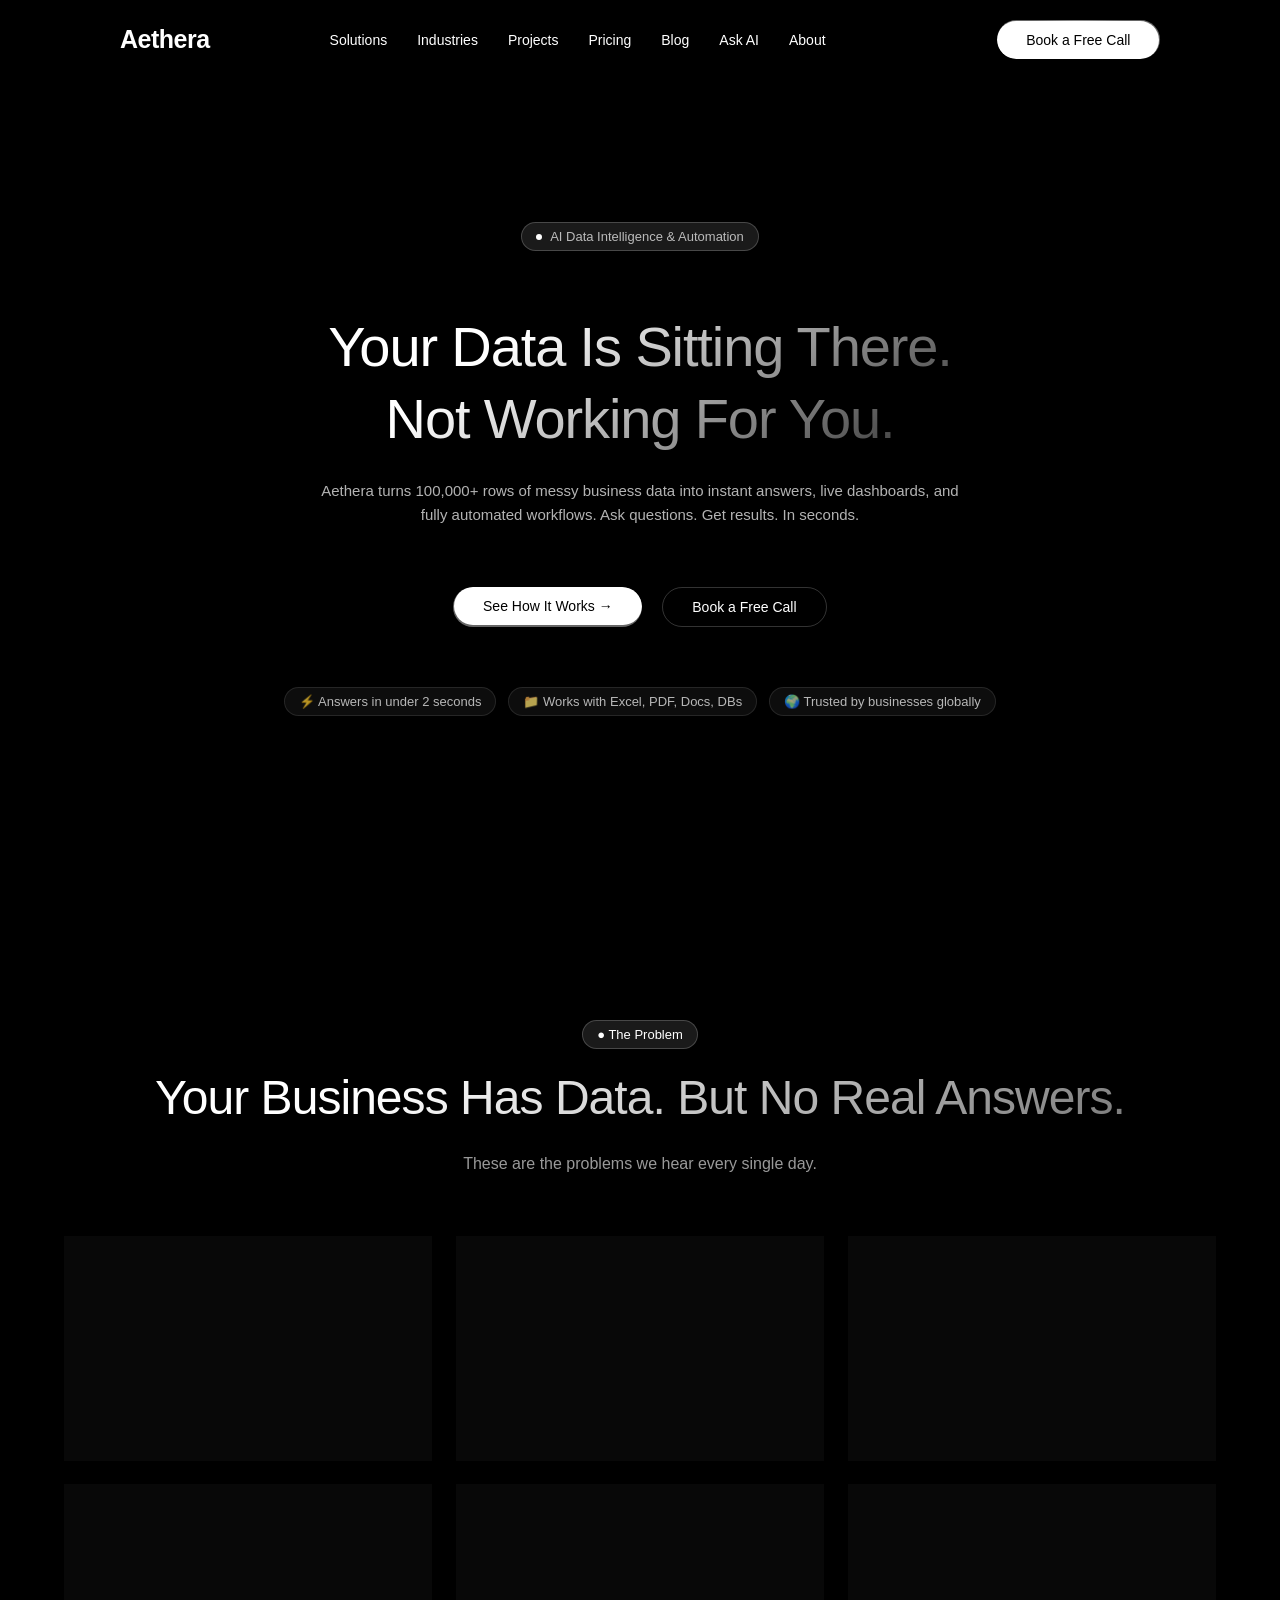
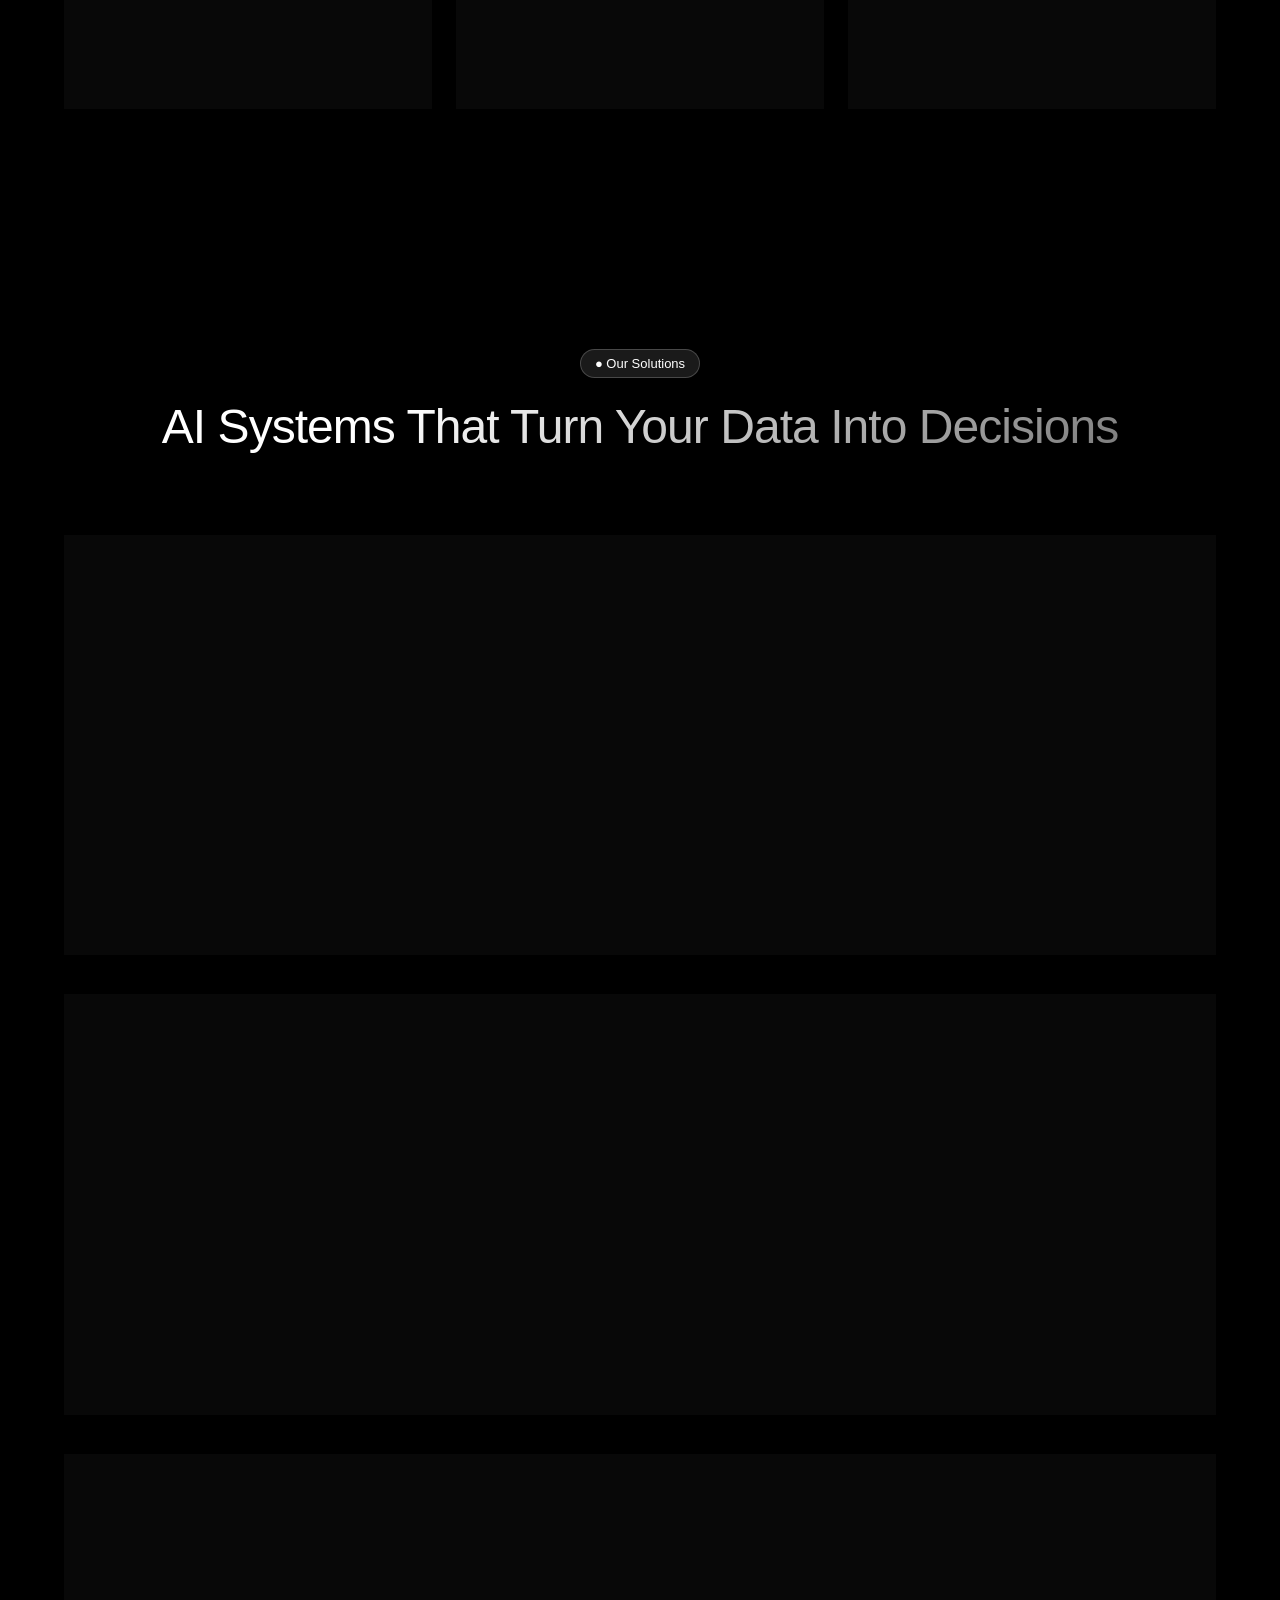
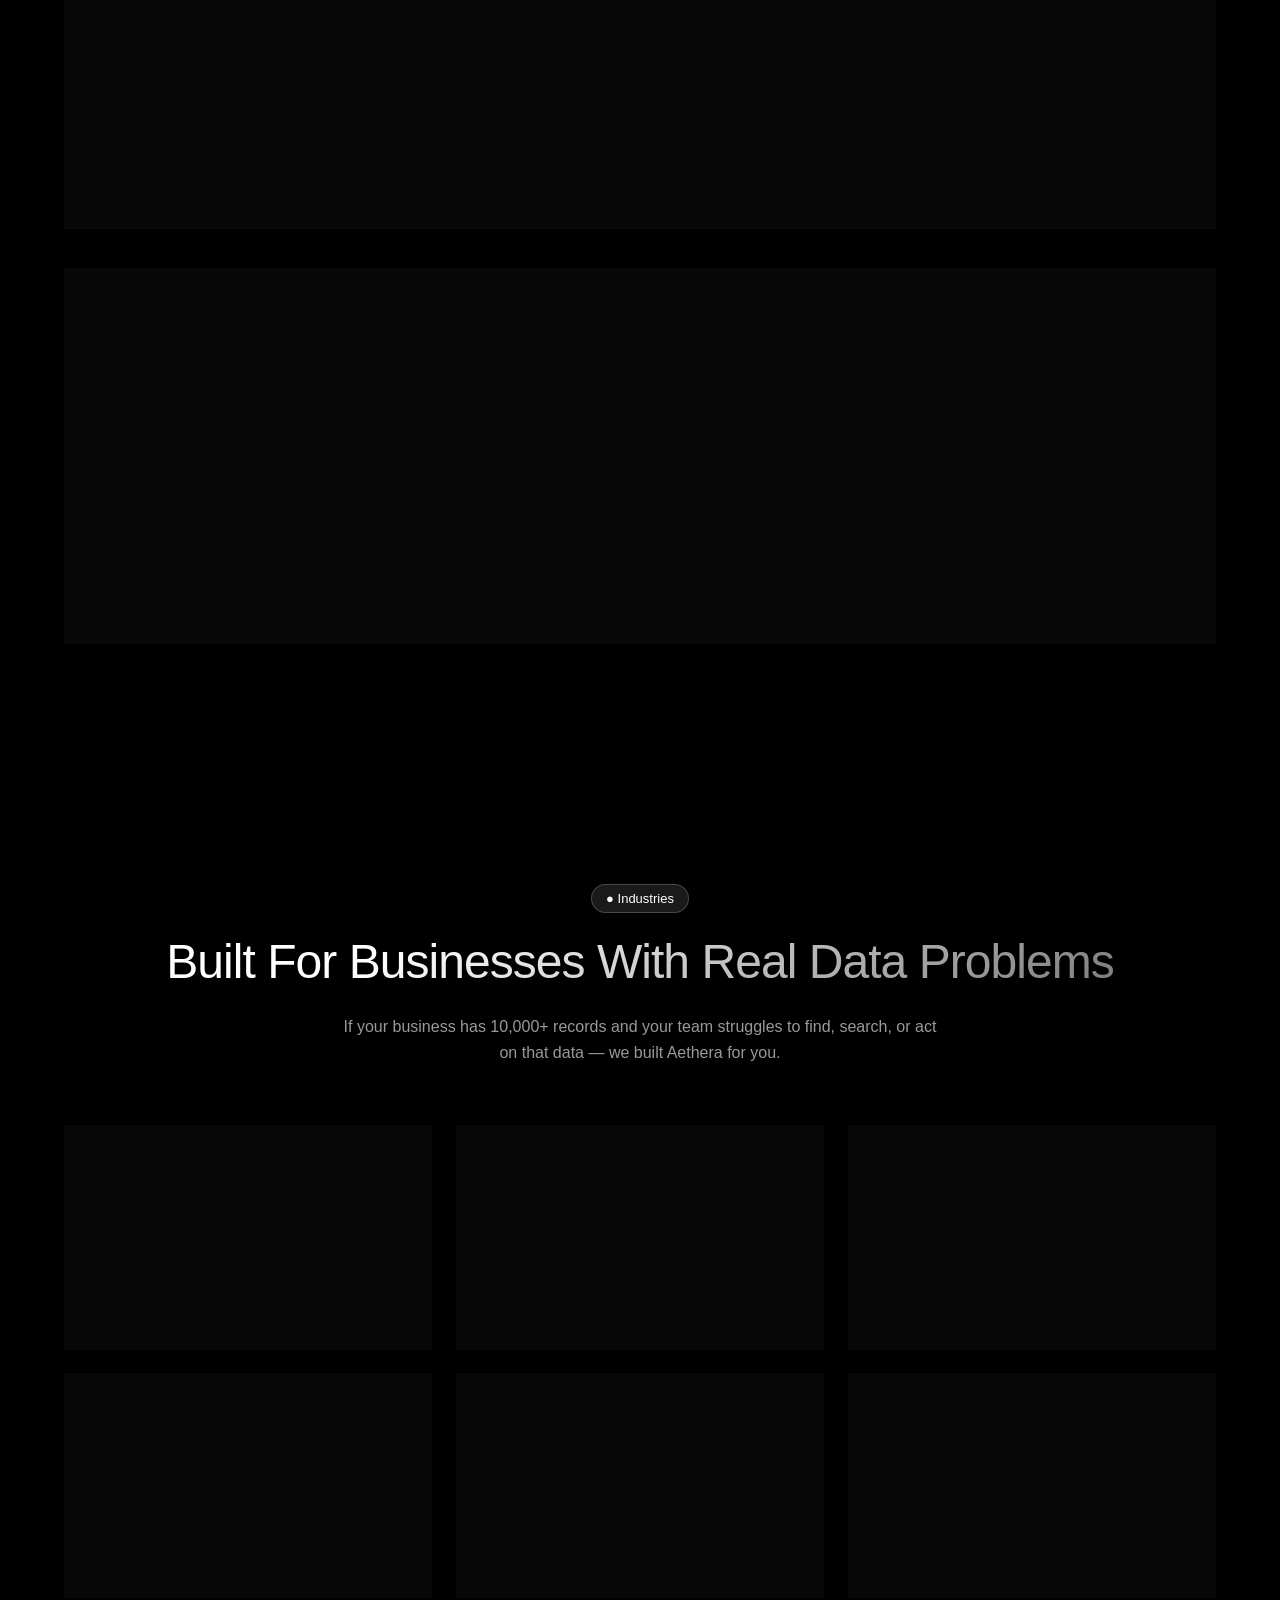
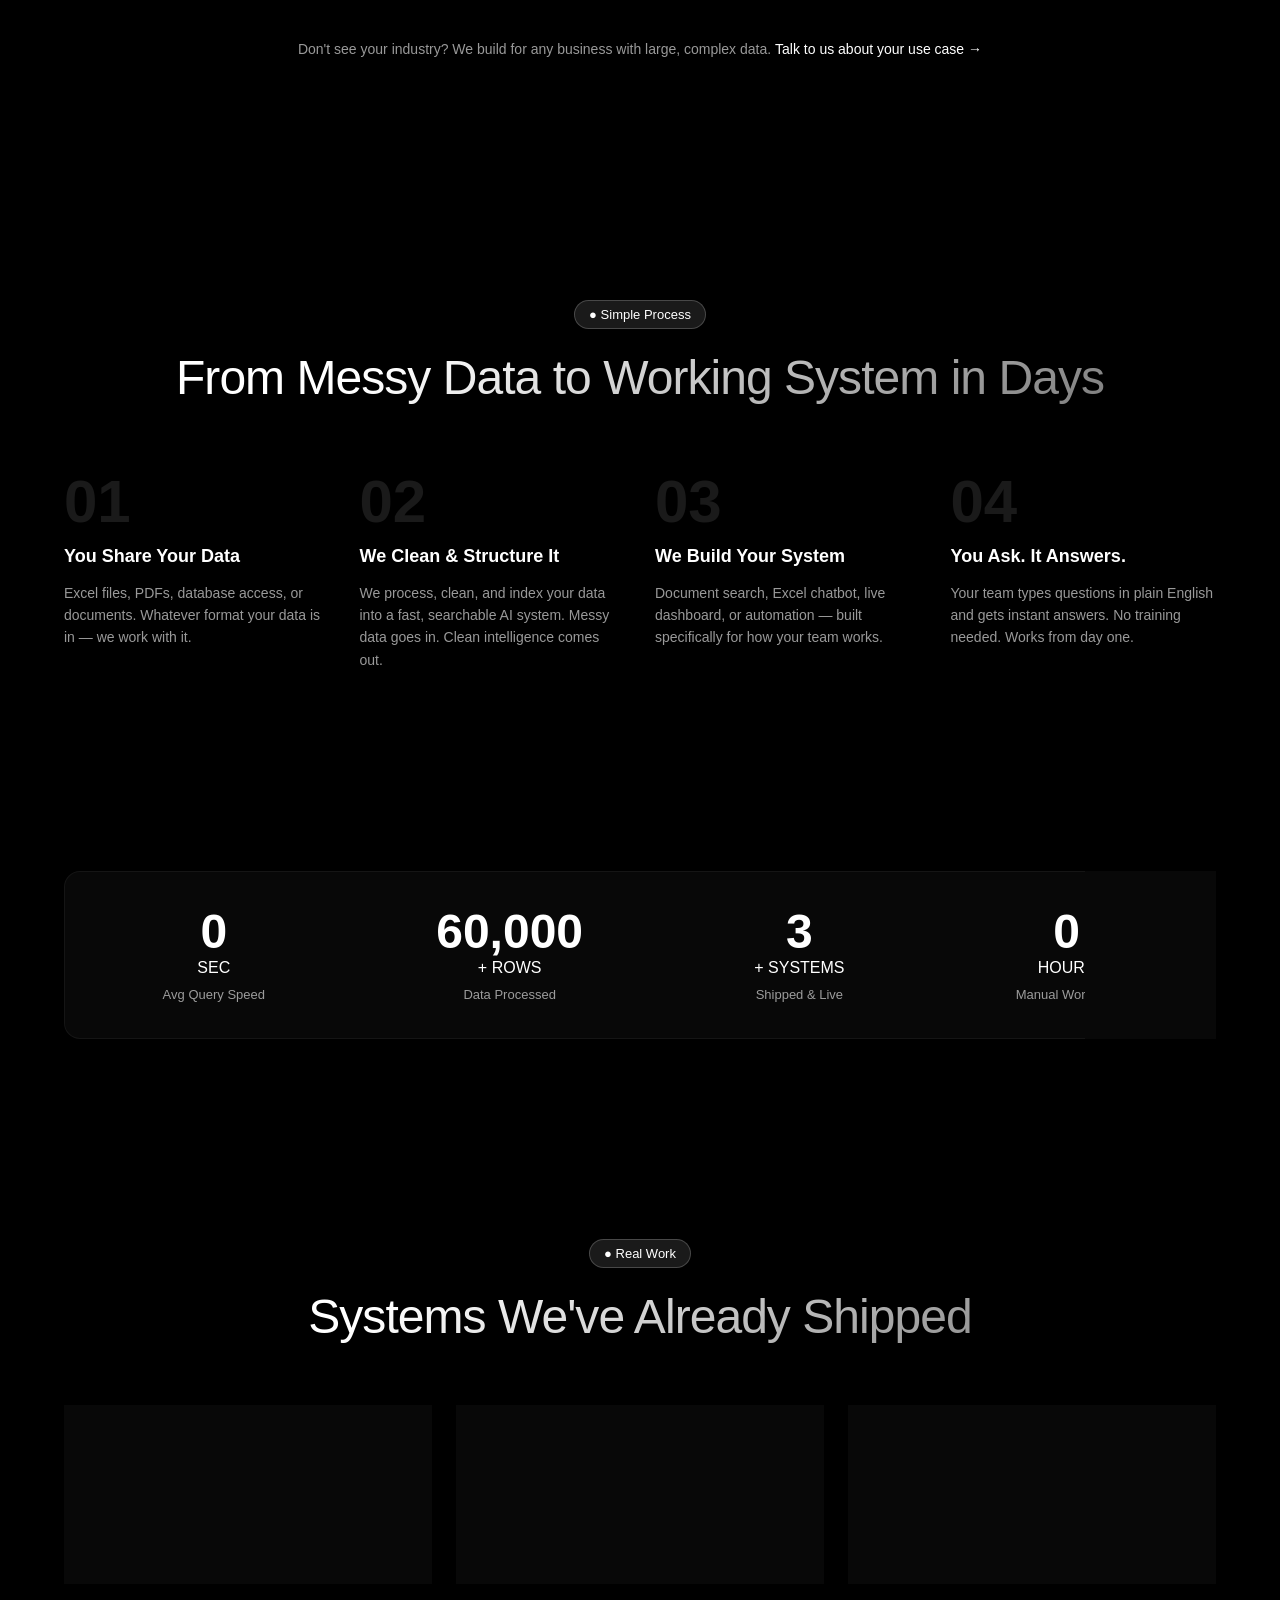
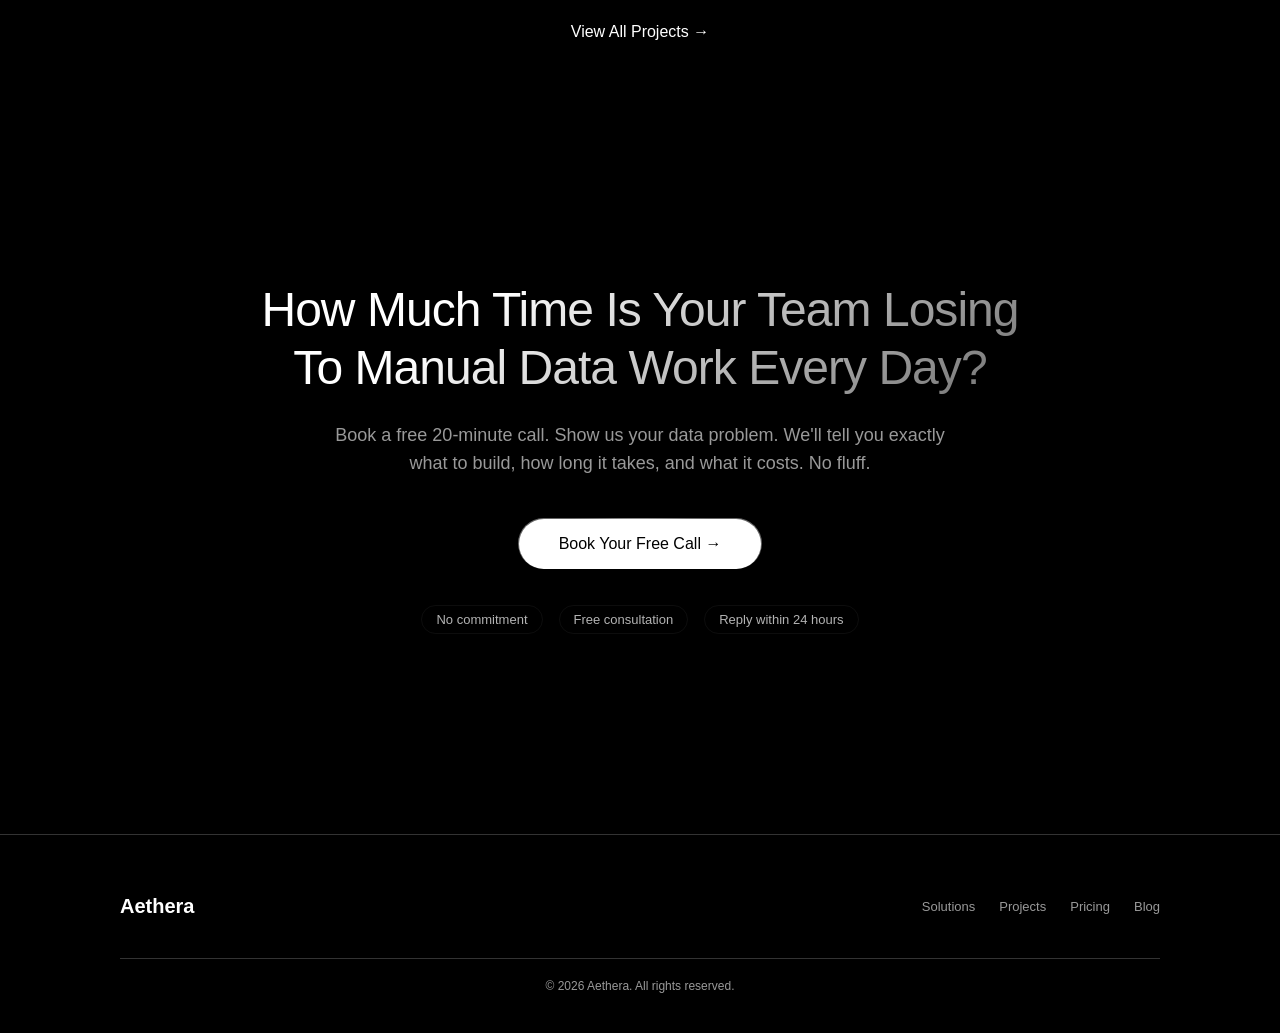
==== index.html @ 0f959549 "Standardized navigation menu across all pages: Solutions, Industries, Projects, Pricing, Blog, Ask A" ====
<!DOCTYPE html>
<html lang="en">
<head>
  <link rel="stylesheet" href="css/globals.css">
  <link rel="stylesheet" href="css/landing.css">
  <link rel="stylesheet" href="css/components.css">

  <meta charset="UTF-8">
  <meta name="viewport" content="width=device-width, initial-scale=1.0">
  <meta http-equiv="X-UA-Compatible" content="IE=edge">
  
  <!-- SEO Meta -->
  <title>Aethera — AI Data Search & Automation for Data-Heavy Businesses</title>
  <meta name="description" content="Aethera builds AI systems that search 200,000+ rows of business data, automate workflows, and deliver live dashboards. Real estate, wholesale, legal, finance. Book a free call.">
  <meta name="keywords" content="AI document search, Excel AI search, RAG system business, large data search AI, business data automation, real estate AI search, wholesale data management, n8n automation, Qdrant search, AI analytics dashboard">
  <meta name="author" content="Nithesh Devarla">
  <meta name="robots" content="index, follow">
  <meta name="language" content="English">

  <!-- Fonts -->
  <link rel="preload" as="style" href="https://api.fontshare.com/v2/css?f[]=general-sans@400,500,600,700&display=swap">
  <link rel="stylesheet" href="https://api.fontshare.com/v2/css?f[]=general-sans@400,500,600,700&display=swap">

  <!-- JSON-LD Schema -->
  <script type="application/ld+json">
  {
    "@context": "https://schema.org",
    "@type": "SoftwareApplication",
    "name": "Aethera",
    "description": "AI data intelligence platform for searching large business datasets, automating workflows, and delivering real-time analytics",
    "applicationCategory": "BusinessApplication",
    "offers": {
      "@type": "Offer",
      "price": "4999",
      "priceCurrency": "INR"
    }
  }
  </script>

  <!-- FAQ Schema -->
  <script type="application/ld+json">
  {
    "@context": "https://schema.org",
    "@type": "FAQPage",
    "mainEntity": [
      {
        "@type": "Question",
        "name": "Can your AI search through 200,000 rows of Excel data?",
        "acceptedAnswer": {
          "@type": "Answer",
          "text": "Yes. Aethera's RAG system indexes your entire Excel or CSV dataset and answers questions in plain English in under 2 seconds, regardless of file size."
        }
      },
      {
        "@type": "Question",
        "name": "What industries do you build AI data systems for?",
        "acceptedAnswer": {
          "@type": "Answer",
          "text": "Real estate, wholesale distribution, legal firms, healthcare, finance, and logistics — any business with large, complex datasets that need to be searched and analyzed quickly."
        }
      },
      {
        "@type": "Question",
        "name": "How long does it take to build an AI data search system?",
        "acceptedAnswer": {
          "@type": "Answer",
          "text": "Typically 10-14 days for document or Excel search systems. Full analytics dashboards take 14-21 days. We provide a clear timeline before starting."
        }
      },
      {
        "@type": "Question",
        "name": "Do you work with businesses outside India?",
        "acceptedAnswer": {
          "@type": "Answer",
          "text": "Yes. Aethera builds AI data systems for businesses globally. We work remotely and have delivered systems for clients across multiple countries."
        }
      }
    ]
  }
  </script>
</head>
<body class="web3-page">

  <!-- HERO SECTION -->
  <main class="hero-fullscreen">
    <video class="hero-video-bg" autoplay loop muted playsinline>
      <source src="https://d8j0ntlcm91z4.cloudfront.net/user_38xzZboKViGWJOttwIXH07lWA1P/hf_20260217_030345_246c0224-10a4-422c-b324-070b7c0eceda.mp4" type="video/mp4">
    </video>
    <div class="hero-overlay"></div>

    <!-- Navbar -->
    <nav class="web3-nav web3-nav-transparent">
      <div class="web3-nav-left">
        <a href="index.html" class="web3-logo">Aethera</a>
        <ul class="web3-nav-links">
          <li><a href="services.html" class="web3-nav-link">Solutions</a></li>
          <li><a href="#industries" class="web3-nav-link">Industries</a></li>
          <li><a href="portfolio.html" class="web3-nav-link">Projects</a></li>
          <li><a href="pricing.html" class="web3-nav-link">Pricing</a></li>
          <li><a href="blog.html" class="web3-nav-link">Blog</a></li>
          <li><a href="chat.html" class="web3-nav-link">Ask AI</a></li>
          <li><a href="about.html" class="web3-nav-link">About</a></li>
        </ul>
      </div>
      <div class="web3-nav-right">
        <button class="hamburger" aria-label="Toggle navigation menu">
          <div class="line line-1"></div>
          <div class="line line-2"></div>
          <div class="line line-3"></div>
        </button>
        <a href="booking.html" class="pill-btn-wrapper">
          <button class="pill-btn-light">Book a Free Call</button>
        </a>
      </div>
    </nav>

    <div class="mobile-menu">
      <div class="mobile-menu-inner">
        <a href="services.html">Solutions</a>
        <a href="#industries">Industries</a>
        <a href="portfolio.html">Projects</a>
        <a href="pricing.html">Pricing</a>
        <a href="blog.html">Blog</a>
        <a href="chat.html">Ask AI</a>
        <a href="about.html">About</a>
        <a href="booking.html" class="pill-btn-wrapper">
          <button class="pill-btn-light">Book a Free Call</button>
        </a>
      </div>
    </div>

    <!-- Hero Content -->
    <div class="hero-content">
      <div class="badge-pill">
        <div class="badge-dot-white"></div>
        <span style="color: rgba(255,255,255,0.7)">AI Data Intelligence & Automation</span>
      </div>

      <h1 class="hero-heading text-gradient" style="max-width: 720px;">
        Your Data Is Sitting There.<br>
        Not Working For You.
      </h1>
      
      <p class="hero-subtitle" style="max-width: 640px; color: rgba(255,255,255,0.7);">
        Aethera turns 100,000+ rows of messy business data into 
        instant answers, live dashboards, and fully automated workflows.
        Ask questions. Get results. In seconds.
      </p>

      <div style="display: flex; gap: 20px; justify-content: center; margin-top: 20px; flex-wrap: wrap;">
        <a href="services.html" class="pill-btn-wrapper">
          <button class="pill-btn-light">See How It Works →</button>
        </a>
        <a href="booking.html" class="w3-btn-outline">Book a Free Call</a>
      </div>

      <!-- Trust Pills -->
      <div style="display: flex; gap: 12px; justify-content: center; flex-wrap: wrap; margin-top: 20px;">
        <div class="trust-pill">⚡ Answers in under 2 seconds</div>
        <div class="trust-pill">📁 Works with Excel, PDF, Docs, DBs</div>
        <div class="trust-pill">🌍 Trusted by businesses globally</div>
      </div>
    </div>
  </main>

  <!-- PAIN POINTS SECTION -->
  <section class="w3-container reveal" style="padding: 120px 24px; text-align: center;">
    <div class="badge-pill">● The Problem</div>
    <h2 class="w3-heading-large text-gradient">Your Business Has Data. But No Real Answers.</h2>
    <p class="w3-text-muted" style="margin-bottom: 60px;">These are the problems we hear every single day.</p>
    
    <div class="grid-3x2">
      <div class="w3-card pain-point-card" style="text-align: left;">
        <div style="font-size: 32px; margin-bottom: 20px;">🗂️</div>
        <h3 style="color: white; font-size: 18px; margin-bottom: 12px;">Data Scattered Everywhere</h3>
        <p class="w3-text-muted" style="font-size: 14px;">Your data lives in 10 different Excel files, folders, emails, and systems. Nobody knows which version is correct.</p>
      </div>
      <div class="w3-card pain-point-card" style="text-align: left;">
        <div style="font-size: 32px; margin-bottom: 20px;">🔍</div>
        <h3 style="color: white; font-size: 18px; margin-bottom: 12px;">Can't Find Anything Fast</h3>
        <p class="w3-text-muted" style="font-size: 14px;">Your team spends 2-3 hours searching through thousands of rows to answer one simple question. Every. Single. Day.</p>
      </div>
      <div class="w3-card pain-point-card" style="text-align: left;">
        <div style="font-size: 32px; margin-bottom: 20px;">⚠️</div>
        <h3 style="color: white; font-size: 18px; margin-bottom: 12px;">Dirty, Inconsistent Records</h3>
        <p class="w3-text-muted" style="font-size: 14px;">Duplicate entries. Wrong formats. Missing values. Your data is a mess and nobody has time to clean it manually.</p>
      </div>
      <div class="w3-card pain-point-card" style="text-align: left;">
        <div style="font-size: 32px; margin-bottom: 20px;">🕐</div>
        <h3 style="color: white; font-size: 18px; margin-bottom: 12px;">Reports Are Always Outdated</h3>
        <p class="w3-text-muted" style="font-size: 14px;">By the time your weekly report is ready, the data is already 3 days old. Decisions made on yesterday's numbers.</p>
      </div>
      <div class="w3-card pain-point-card" style="text-align: left;">
        <div style="font-size: 32px; margin-bottom: 20px;">📉</div>
        <h3 style="color: white; font-size: 18px; margin-bottom: 12px;">Nobody Trusts the Numbers</h3>
        <p class="w3-text-muted" style="font-size: 14px;">Your team double-checks every dashboard. 'Is this data correct?' kills hours in meetings instead of making decisions.</p>
      </div>
      <div class="w3-card pain-point-card" style="text-align: left;">
        <div style="font-size: 32px; margin-bottom: 20px;">🔄</div>
        <h3 style="color: white; font-size: 18px; margin-bottom: 12px;">Everything Done Manually</h3>
        <p class="w3-text-muted" style="font-size: 14px;">Copy-pasting between sheets. Manual follow-ups. Repetitive tasks eating 4+ hours a day that a system could do in seconds.</p>
      </div>
    </div>
  </section>

  <!-- SOLUTIONS SECTION -->
  <section id="solutions" class="w3-container reveal" style="padding: 120px 24px;">
    <div style="text-align: center; margin-bottom: 80px;">
      <div class="badge-pill">● Our Solutions</div>
      <h2 class="w3-heading-large text-gradient">AI Systems That Turn Your Data Into Decisions</h2>
    </div>

    <div style="display: flex; flex-direction: column; gap: 40px;">
      <!-- SOLUTION 1 -->
      <div class="w3-card solution-card" style="text-align: left;">
        <div style="font-size: 40px;">📄</div>
        <h3 style="color: white; font-size: 28px; font-weight: 500;">Ask Questions. Get Answers From Your Documents.</h3>
        <p class="w3-text-muted" style="font-size: 18px; line-height: 1.6;">
          Have 10,000 PDFs, contracts, reports, or manuals? Type a question in plain English and get the exact
          answer in under 2 seconds — pulled from the right document. No more manual searching.
        </p>
        <div style="display: flex; gap: 10px; flex-wrap: wrap;">
          <span class="use-case-tag">PDF</span> <span class="use-case-tag">Word Docs</span> <span class="use-case-tag">Scanned Files</span> <span class="use-case-tag">Contracts</span> <span class="use-case-tag">Manuals</span>
        </div>
        <div style="display: flex; gap: 10px; flex-wrap: wrap; margin-top: 10px;">
          <span style="color:rgba(255,255,255,0.4); font-size: 13px;">• Find rent clauses in 5,000 lease agreements</span>
          <span style="color:rgba(255,255,255,0.4); font-size: 13px;">• Search through 8 years of supplier contracts</span>
        </div>
        <a href="services.html" style="color: white; font-weight: 600; margin-top: 20px;">See Document Search →</a>
      </div>

      <!-- SOLUTION 2 -->
      <div class="w3-card solution-card" style="text-align: left;">
        <div style="font-size: 40px;">📊</div>
        <h3 style="color: white; font-size: 28px; font-weight: 500;">Search 2,00,000 Rows Like Talking to a Person.</h3>
        <p class="w3-text-muted" style="font-size: 18px; line-height: 1.6;">
          Your Excel files have 50,000+ rows of inventory, customers, or transactions. Stop filtering. Stop scrolling.
          Just ask — 'Show me all properties above ₹50L in Chennai sold in Q1' — and get the answer instantly.
        </p>
        <div style="display: flex; gap: 10px; flex-wrap: wrap;">
          <span class="use-case-tag">Excel</span> <span class="use-case-tag">CSV</span> <span class="use-case-tag">Google Sheets</span> <span class="use-case-tag">SQL Tables</span> <span class="use-case-tag">CRM Data</span>
        </div>
        <div style="display: flex; gap: 10px; flex-wrap: wrap; margin-top: 10px;">
          <span style="color:rgba(255,255,255,0.4); font-size: 13px;">• Find all wholesale orders above $10,000 last month</span>
          <span style="color:rgba(255,255,255,0.4); font-size: 13px;">• List properties with 3BHK under budget in any city</span>
        </div>
        <a href="services.html" style="color: white; font-weight: 600; margin-top: 20px;">See Excel Search →</a>
      </div>

      <!-- SOLUTION 3 -->
      <div class="w3-card solution-card" style="text-align: left;">
        <div style="font-size: 40px;">📈</div>
        <h3 style="color: white; font-size: 28px; font-weight: 500;">Live Dashboards. No More Stale Reports.</h3>
        <p class="w3-text-muted" style="font-size: 18px; line-height: 1.6;">
          Stop waiting for your weekly report. See your business data update in real time — sales, inventory, 
          leads, revenue — all in one dashboard that your whole team can trust. Numbers that are always right.
        </p>
        <div style="display: flex; gap: 10px; flex-wrap: wrap;">
          <span class="use-case-tag">Supabase</span> <span class="use-case-tag">PostgreSQL</span> <span class="use-case-tag">Excel</span> <span class="use-case-tag">APIs</span> <span class="use-case-tag">CRMs</span>
        </div>
        <a href="services.html" style="color: white; font-weight: 600; margin-top: 20px;">See Dashboards →</a>
      </div>

      <!-- SOLUTION 4 -->
      <div class="w3-card solution-card" style="text-align: left;">
        <div style="font-size: 40px;">⚙️</div>
        <h3 style="color: white; font-size: 28px; font-weight: 500;">Automate The Repetitive. Focus On What Matters.</h3>
        <p class="w3-text-muted" style="font-size: 18px; line-height: 1.6;">
          From WhatsApp alerts when an order comes in, to automatic follow-ups, data sync between systems, 
          and scheduled reports — we build the automation layer that runs your operations.
        </p>
        <div style="display: flex; gap: 10px; flex-wrap: wrap;">
          <span class="use-case-tag">n8n</span> <span class="use-case-tag">Webhooks</span> <span class="use-case-tag">WhatsApp</span> <span class="use-case-tag">Email</span> <span class="use-case-tag">Any API</span>
        </div>
        <a href="services.html" style="color: white; font-weight: 600; margin-top: 20px;">See Automations →</a>
      </div>
    </div>
  </section>

  <!-- INDUSTRIES SECTION -->
  <section id="industries" class="w3-container reveal" style="padding: 120px 24px; text-align: center;">
    <div class="badge-pill">● Industries</div>
    <h2 class="w3-heading-large text-gradient">Built For Businesses With Real Data Problems</h2>
    <p class="w3-text-muted" style="max-width: 600px; margin: 0 auto 60px;">
      If your business has 10,000+ records and your team struggles to find, search, or act on that data — we built Aethera for you.
    </p>

    <div class="grid-3x2">
      <div class="w3-card industry-card" style="text-align: left;">
        <div style="font-size: 32px; margin-bottom: 20px;">🏢</div>
        <h3 style="color: white; font-size: 18px; margin-bottom: 12px;">Real Estate & Property</h3>
        <p class="w3-text-muted" style="font-size: 14px;">Search 50,000 property listings, lease agreements, and contracts in seconds. Know exactly what's expiring or needs attention.</p>
      </div>
      <div class="w3-card industry-card" style="text-align: left;">
        <div style="font-size: 32px; margin-bottom: 20px;">📦</div>
        <h3 style="color: white; font-size: 18px; margin-bottom: 12px;">Wholesale & Distribution</h3>
        <p class="w3-text-muted" style="font-size: 14px;">Instantly find any product or order across 2,00,000+ SKUs. Real-time stock levels and automated reorder alerts.</p>
      </div>
      <div class="w3-card industry-card" style="text-align: left;">
        <div style="font-size: 32px; margin-bottom: 20px;">⚖️</div>
        <h3 style="color: white; font-size: 18px; margin-bottom: 12px;">Legal & Law Firms</h3>
        <p class="w3-text-muted" style="font-size: 14px;">Search through thousands of case files and contracts. Find any clause in any document in under 3 seconds.</p>
      </div>
      <div class="w3-card industry-card" style="text-align: left;">
        <div style="font-size: 32px; margin-bottom: 20px;">🏥</div>
        <h3 style="color: white; font-size: 18px; margin-bottom: 12px;">Healthcare & Clinics</h3>
        <p class="w3-text-muted" style="font-size: 14px;">Patient records, treatment histories, billing data — all searchable, all organized, all real-time. Zero manual digging.</p>
      </div>
      <div class="w3-card industry-card" style="text-align: left;">
        <div style="font-size: 32px; margin-bottom: 20px;">💰</div>
        <h3 style="color: white; font-size: 18px; margin-bottom: 12px;">Finance & Accounting</h3>
        <p class="w3-text-muted" style="font-size: 14px;">Transactions, invoices, reconciliation reports — search and analyze millions of records instantly. Dashboards your CFO can trust.</p>
      </div>
      <div class="w3-card industry-card" style="text-align: left;">
        <div style="font-size: 32px; margin-bottom: 20px;">🚚</div>
        <h3 style="color: white; font-size: 18px; margin-bottom: 12px;">Logistics & Supply Chain</h3>
        <p class="w3-text-muted" style="font-size: 14px;">Track shipments, inventory, and vendor performance across your entire operation from one searchable system.</p>
      </div>
    </div>
    <p class="w3-text-muted" style="margin-top: 40px; font-size: 14px;">
      Don't see your industry? We build for any business with large, complex data. 
      <a href="booking.html" style="color: white; font-weight: 500;">Talk to us about your use case →</a>
    </p>
  </section>

  <!-- HOW IT WORKS SECTION -->
  <section class="w3-container reveal" style="padding: 120px 24px; text-align: center;">
    <div class="badge-pill">● Simple Process</div>
    <h2 class="w3-heading-large text-gradient">From Messy Data to Working System in Days</h2>

    <div style="display: flex; justify-content: space-between; gap: 30px; flex-wrap: wrap; text-align: left; margin-top: 60px;">
      <div style="flex: 1; min-width: 250px;">
        <div style="font-size: 60px; font-weight: bold; color: rgba(255,255,255,0.1); margin-bottom: 10px;">01</div>
        <h3 style="font-size: 18px; font-weight: 600; color: white; margin-bottom: 15px;">You Share Your Data</h3>
        <p class="w3-text-muted" style="font-size: 14px;">Excel files, PDFs, database access, or documents. Whatever format your data is in — we work with it.</p>
      </div>
      <div style="flex: 1; min-width: 250px;">
        <div style="font-size: 60px; font-weight: bold; color: rgba(255,255,255,0.1); margin-bottom: 10px;">02</div>
        <h3 style="font-size: 18px; font-weight: 600; color: white; margin-bottom: 15px;">We Clean & Structure It</h3>
        <p class="w3-text-muted" style="font-size: 14px;">We process, clean, and index your data into a fast, searchable AI system. Messy data goes in. Clean intelligence comes out.</p>
      </div>
      <div style="flex: 1; min-width: 250px;">
        <div style="font-size: 60px; font-weight: bold; color: rgba(255,255,255,0.1); margin-bottom: 10px;">03</div>
        <h3 style="font-size: 18px; font-weight: 600; color: white; margin-bottom: 15px;">We Build Your System</h3>
        <p class="w3-text-muted" style="font-size: 14px;">Document search, Excel chatbot, live dashboard, or automation — built specifically for how your team works.</p>
      </div>
      <div style="flex: 1; min-width: 250px;">
        <div style="font-size: 60px; font-weight: bold; color: rgba(255,255,255,0.1); margin-bottom: 10px;">04</div>
        <h3 style="font-size: 18px; font-weight: 600; color: white; margin-bottom: 15px;">You Ask. It Answers.</h3>
        <p class="w3-text-muted" style="font-size: 14px;">Your team types questions in plain English and gets instant answers. No training needed. Works from day one.</p>
      </div>
    </div>
  </section>

  <!-- STATS SECTION -->
  <section class="w3-container reveal" style="padding: 80px 24px;">
    <div class="w3-card" style="display: flex; justify-content: space-around; flex-wrap: wrap; gap: 40px; text-align: center; border: 1px solid rgba(255,255,255,0.05);">
      <div>
        <div style="font-size: 48px; font-weight: bold;" class="stat-counter" data-target="2">0</div>
        <div style="font-size: 16px; font-weight: 500;">SEC</div>
        <p class="w3-text-muted" style="font-size: 13px; margin-top: 8px;">Avg Query Speed</p>
      </div>
      <div>
        <div style="font-size: 48px; font-weight: bold;" class="stat-counter" data-target="200000">0</div>
        <div style="font-size: 16px; font-weight: 500;">+ ROWS</div>
        <p class="w3-text-muted" style="font-size: 13px; margin-top: 8px;">Data Processed</p>
      </div>
      <div>
        <div style="font-size: 48px; font-weight: bold;" class="stat-counter" data-target="10">0</div>
        <div style="font-size: 16px; font-weight: 500;">+ SYSTEMS</div>
        <p class="w3-text-muted" style="font-size: 13px; margin-top: 8px;">Shipped & Live</p>
      </div>
      <div>
        <div style="font-size: 48px; font-weight: bold;" class="stat-counter" data-target="0">0</div>
        <div style="font-size: 16px; font-weight: 500;">HOURS</div>
        <p class="w3-text-muted" style="font-size: 13px; margin-top: 8px;">Manual Work Left</p>
      </div>
    </div>
  </section>

  <!-- PROJECTS PREVIEW -->
  <section class="w3-container reveal" style="padding: 120px 24px; text-align: center;">
    <div class="badge-pill">● Real Work</div>
    <h2 class="w3-heading-large text-gradient">Systems We've Already Shipped</h2>
    
    <div class="grid-3x2" style="margin-top: 60px;">
      <div class="w3-card" style="text-align: left;">
        <h3 style="color: white; font-size: 18px; margin-bottom: 12px;">RAG Hybrid Search</h3>
        <div style="display: flex; gap: 6px; margin-bottom: 16px;">
          <span class="use-case-tag">Qdrant</span> <span class="use-case-tag">n8n</span> <span class="use-case-tag">RAG</span>
        </div>
        <p class="w3-text-muted" style="font-size: 14px;">Scaling search across 50k documents with source attribution.</p>
      </div>
      <div class="w3-card" style="text-align: left;">
        <h3 style="color: white; font-size: 18px; margin-bottom: 12px;">Excel RAG Pipeline</h3>
        <div style="display: flex; gap: 6px; margin-bottom: 16px;">
          <span class="use-case-tag">n8n</span> <span class="use-case-tag">Qdrant</span> <span class="use-case-tag">Supabase</span>
        </div>
        <p class="w3-text-muted" style="font-size: 14px;">Natural language querying for 200k+ rows of inventory data.</p>
      </div>
      <div class="w3-card" style="text-align: left;">
        <h3 style="color: white; font-size: 18px; margin-bottom: 12px;">KLI Analytics Backend</h3>
        <div style="display: flex; gap: 6px; margin-bottom: 16px; align-items: center;">
          <span class="use-case-tag">n8n</span> <span class="use-case-tag">Supabase</span> <span class="use-case-tag">Dashboard</span>
          <div class="pulsing-dot" style="margin-left: 10px;"></div> <span style="font-size: 10px; color: #4ade80; font-weight: bold;">LIVE</span>
        </div>
        <p class="w3-text-muted" style="font-size: 14px;">Real-time operations tracking for high-volume wholesale business.</p>
      </div>
    </div>
    <div style="margin-top: 40px;">
      <a href="portfolio.html" style="color: white; font-weight: 500;">View All Projects →</a>
    </div>
  </section>

  <!-- FINAL CTA SECTION -->
  <footer class="w3-container reveal" style="padding: 120px 24px; text-align: center;">
    <h2 class="w3-heading-large text-gradient" style="font-size: 48px; max-width: 800px; margin: 0 auto 24px;">
      How Much Time Is Your Team Losing To Manual Data Work Every Day?
    </h2>
    <p class="w3-text-muted" style="max-width: 640px; margin: 0 auto 40px; font-size: 18px;">
      Book a free 20-minute call. Show us your data problem. We'll tell you exactly what to build, 
      how long it takes, and what it costs. No fluff.
    </p>

    <a href="booking.html" class="pill-btn-wrapper">
      <button class="pill-btn-light" style="padding: 16px 40px; font-size: 16px;">Book Your Free Call →</button>
    </a>

    <div style="display: flex; gap: 16px; justify-content: center; margin-top: 32px; flex-wrap: wrap;">
      <div class="trust-pill" style="background: transparent; border-color: rgba(255,255,255,0.05);">No commitment</div>
      <div class="trust-pill" style="background: transparent; border-color: rgba(255,255,255,0.05);">Free consultation</div>
      <div class="trust-pill" style="background: transparent; border-color: rgba(255,255,255,0.05);">Reply within 24 hours</div>
    </div>
  </footer>

  <!-- SHARED FOOTER -->
  <footer class="w3-footer">
    <div class="w3-footer-inner">
      <div class="w3-footer-logo">Aethera</div>
      <div class="w3-footer-links">
        <a href="services.html">Solutions</a>
        <a href="portfolio.html">Projects</a>
        <a href="pricing.html">Pricing</a>
        <a href="blog.html">Blog</a>
      </div>
    </div>
    <div class="w3-footer-bottom">
      <div>© 2026 Aethera. All rights reserved.</div>
    </div>
  </footer>

  <script src="js/config.js"></script>
  <script src="js/main.js"></script>
</body>
</html>
---- css/globals.css ----
/* ============================================================
   WEB3 DESIGN SYSTEM
   Pure black, General Sans, Glowing Pills, Video Background
   ============================================================ */

@import url('https://api.fontshare.com/v2/css?f[]=general-sans@200,300,400,500,600,700&display=swap');

:root {
  --bg-pure-black: #000000;
  --text-white: #ffffff;
  --text-white-70: rgba(255, 255, 255, 0.7);
  --text-white-60: rgba(255, 255, 255, 0.6);
  --border-white-20: rgba(255, 255, 255, 0.2);
  --border-white-10: rgba(255, 255, 255, 0.1);
  --bg-white-05: rgba(255, 255, 255, 0.05);
  --bg-white-10: rgba(255, 255, 255, 0.1);
  --accent-red: rgba(255, 80, 80, 0.6);
  --font-general: 'General Sans', sans-serif;
}

*, *::before, *::after {
  margin: 0;
  padding: 0;
  box-sizing: border-box;
}

html {
  font-family: var(--font-general);
  background: var(--bg-pure-black);
  color: var(--text-white);
  -webkit-font-smoothing: antialiased;
}

body {
  min-height: 100vh;
  overflow-x: hidden;
}

a {
  text-decoration: none;
  color: inherit;
}

/* Base utility for other pages to inherit pure black */
.web3-page {
  background: var(--bg-pure-black);
  color: var(--text-white);
  min-height: 100vh;
}

/* Helper for container across all pages */
.w3-container {
  max-width: 1200px;
  margin: 0 auto;
  padding: 0 24px;
}

/* =====================================================
   COMPONENTS
   ===================================================== */

/* Glowing Pill Button Construction */
.pill-btn-wrapper {
  position: relative;
  display: inline-block;
  border-radius: 999px;
  padding: 0.6px; /* The outer border effect */
  background: rgba(255,255,255,0.4); /* subtle white outer border */
  overflow: hidden;
  transition: transform 0.2s ease;
}

.pill-btn-wrapper:hover {
  transform: translateY(-1px);
}

/* The top glow streak */
.pill-btn-wrapper::before {
  content: '';
  position: absolute;
  top: 0;
  left: 50%;
  transform: translateX(-50%);
  width: 60%;
  height: 4px;
  background: radial-gradient(ellipse at center, rgba(255,255,255,0.8) 0%, transparent 70%);
  filter: blur(2px);
  z-index: 1;
}

/* Dark variant */
.pill-btn-dark {
  display: flex;
  align-items: center;
  justify-content: center;
  font-family: var(--font-general);
  font-size: 14px;
  font-weight: 500;
  color: #fff;
  background: #000;
  border-radius: 999px;
  padding: 11px 29px;
  position: relative;
  z-index: 2;
  cursor: pointer;
  border: none;
}

/* Light variant */
.pill-btn-light {
  display: flex;
  align-items: center;
  justify-content: center;
  font-family: var(--font-general);
  font-size: 14px;
  font-weight: 500;
  color: #000;
  background: #fff;
  border-radius: 999px;
  padding: 11px 29px;
  position: relative;
  z-index: 2;
  cursor: pointer;
  border: none;
}
/* =====================================================
   REVEAL & ANIMATIONS
   ===================================================== */
.reveal {
  opacity: 0;
  transform: translateY(20px);
  transition: all 0.6s cubic-bezier(0.4, 0, 0.2, 1);
}

.reveal.visible {
  opacity: 1;
  transform: translateY(0);
}

@keyframes pulse-green {
  0% { transform: scale(0.95); box-shadow: 0 0 0 0 rgba(74, 222, 128, 0.7); }
  70% { transform: scale(1); box-shadow: 0 0 0 6px rgba(74, 222, 128, 0); }
  100% { transform: scale(0.95); box-shadow: 0 0 0 0 rgba(74, 222, 128, 0); }
}

.pulsing-dot {
  width: 8px;
  height: 8px;
  background-color: #4ade80;
  border-radius: 50%;
  display: inline-block;
  margin-right: 8px;
  animation: pulse-green 2s infinite;
}

/* =====================================================
   UTILITIES
   ===================================================== */
.text-gradient {
  background: linear-gradient(144.5deg, #ffffff 28%, rgba(255, 255, 255, 0.3) 115%);
  -webkit-background-clip: text;
  -webkit-text-fill-color: transparent;
  background-clip: text;
}

.trust-pill {
  display: inline-flex;
  align-items: center;
  gap: 8px;
  background: var(--bg-white-05);
  border: 1px solid var(--border-white-10);
  padding: 6px 14px;
  border-radius: 20px;
  font-size: 13px;
  color: var(--text-white-70);
  white-space: nowrap;
}

.grid-2x3 {
  display: grid;
  grid-template-columns: repeat(2, 1fr);
  gap: 24px;
}

.grid-3x2 {
  display: grid;
  grid-template-columns: repeat(3, 1fr);
  gap: 24px;
}

@media (max-width: 768px) {
  .grid-2x3, .grid-3x2 {
    grid-template-columns: 1fr;
  }
}
---- css/landing.css ----
/* ============================================================
   WEB3 HERO SECTION
   ============================================================ */

.hero-fullscreen {
  position: relative;
  width: 100vw;
  height: 100vh;
  min-height: 800px;
  overflow: hidden;
  background-color: #000;
  display: flex;
  flex-direction: column;
}

/* Background Video */
.hero-video-bg {
  position: absolute;
  top: 0;
  left: 0;
  width: 100%;
  height: 100%;
  object-fit: cover;
  z-index: 1;
}

/* 50% Black Overlay */
.hero-overlay {
  position: absolute;
  top: 0;
  left: 0;
  width: 100%;
  height: 100%;
  background-color: rgba(0, 0, 0, 0.5);
  z-index: 2;
}

/* Navbar */
.web3-nav {
  position: absolute;
  top: 0;
  left: 0;
  z-index: 100;
  width: 100%;
  padding: 32px 120px;
  display: flex;
  align-items: center;
  justify-content: space-between;
}

.web3-nav-transparent {
  background: transparent;
}

.web3-nav-left {
  display: flex;
  align-items: center;
  gap: 60px;
}

.web3-nav-right {
  display: flex;
  align-items: center;
  gap: 20px;
}

.web3-logo {
  font-family: var(--font-general);
  font-size: 25px;
  font-weight: 700;
  color: #fff;
  letter-spacing: -0.02em;
  height: 25px;
  display: flex;
  align-items: center;
}

.web3-nav-links {
  display: flex;
  align-items: center;
  gap: 30px;
  list-style: none;
}

.web3-nav-link {
  font-family: var(--font-general);
  font-size: 14px;
  font-weight: 500;
  color: #fff;
  text-decoration: none;
  display: flex;
  align-items: center;
  gap: 14px;
  transition: opacity 0.2s;
}

.web3-nav-link:hover {
  opacity: 0.8;
}

.web3-nav-chevron {
  width: 14px;
  height: 14px;
  display: inline-flex;
  align-items: center;
  justify-content: center;
}

.web3-nav-chevron svg {
  width: 10px;
  height: 6px;
  fill: none;
  stroke: currentColor;
  stroke-width: 2;
  stroke-linecap: round;
  stroke-linejoin: round;
}

/* Hero Content Stack */
.hero-content {
  position: relative;
  z-index: 10;
  flex: 1;
  display: flex;
  flex-direction: column;
  align-items: center;
  justify-content: center;
  padding-top: 140px;
  /* Pushed down as requested */
  padding-bottom: 102px;
  gap: 40px;
  text-align: center;
  max-width: 100%;
  padding-left: 24px;
  padding-right: 24px;
}

/* Hero Badge */
.hero-badge {
  display: inline-flex;
  align-items: center;
  background: rgba(255, 255, 255, 0.1);
  border: 1px solid rgba(255, 255, 255, 0.2);
  border-radius: 20px;
  padding: 8px 16px;
  gap: 8px;
}

.badge-dot {
  width: 4px;
  height: 4px;
  background-color: #fff;
  border-radius: 50%;
}

.badge-text-faded {
  font-family: var(--font-general);
  font-size: 13px;
  font-weight: 500;
  color: rgba(255, 255, 255, 0.6);
}

.badge-text-solid {
  font-family: var(--font-general);
  font-size: 13px;
  font-weight: 500;
  color: #fff;
}

/* Heading */
.hero-heading {
  font-family: var(--font-general);
  font-size: 56px;
  font-weight: 500;
  line-height: 1.28;
  max-width: 613px;
  margin: 0 auto;
  letter-spacing: -0.02em;
  background: linear-gradient(144.5deg, #ffffff 28%, rgba(0, 0, 0, 0) 115%);
  -webkit-background-clip: text;
  -webkit-text-fill-color: transparent;
  background-clip: text;
}

/* Subtitle */
.hero-subtitle {
  font-family: var(--font-general);
  font-size: 15px;
  font-weight: 400;
  color: rgba(255, 255, 255, 0.7);
  max-width: 680px;
  line-height: 1.6;
  margin: -16px auto 0;
  /* Gap 24px from heading (40px base - 16px overlap) */
}

/* Responsive Breakpoints */
@media (max-width: 1024px) {
  .web3-nav {
    padding: 24px 40px;
  }
}

@media (max-width: 768px) {
  .web3-nav {
    padding: 20px 24px;
  }

  .web3-nav-links {
    display: none; /* Hidden on mobile, handled by mobile-menu */
  }

  .hero-content {
    padding-top: 120px;
    padding-bottom: 80px;
  }

  .hero-heading {
    font-size: 38px !important;
    line-height: 1.2 !important;
  }
  
  .hero-subtitle {
     font-size: 14px;
     margin-top: 0;
  }
}
---- css/components.css ----
/* ============================================================
   WEB3 COMPONENTS
   Shared navbar, pills, cards, and forms
   ============================================================ */

/* ================================================================
   WEB3 NAVBAR (Shared across all pages)
   ================================================================ */
.web3-nav {
  position: relative;
  z-index: 1000;
  width: 100%;
  padding: 20px 120px;
  display: flex;
  align-items: center;
  justify-content: space-between;
  background: var(--bg-pure-black);
  border-bottom: 1px solid var(--border-white-20);
}

.web3-nav-transparent {
  position: absolute; /* Used on hero page */
  top: 0;
  background: transparent;
  border-bottom: none;
}

.web3-nav-left {
  display: flex;
  align-items: center;
}

.web3-logo {
  font-family: var(--font-general);
  font-size: 25px;
  font-weight: 700;
  color: #fff;
  letter-spacing: -0.02em;
  margin-right: 60px;
  height: 25px;
  display: flex;
  align-items: center;
  text-decoration: none;
}

.web3-nav-links {
  display: flex;
  align-items: center;
  gap: 30px;
  list-style: none;
}

.web3-nav-link {
  font-family: var(--font-general);
  font-size: 14px;
  font-weight: 500;
  color: #fff;
  text-decoration: none;
  display: flex;
  align-items: center;
  gap: 14px;
  transition: opacity 0.2s;
}

.web3-nav-link:hover, .web3-nav-link.active {
  opacity: 0.8;
}

.web3-nav-chevron {
  width: 14px;
  height: 14px;
  display: inline-flex;
  align-items: center;
  justify-content: center;
}

.web3-nav-chevron svg {
  width: 10px;
  height: 6px;
  fill: none;
  stroke: currentColor;
  stroke-width: 2;
  stroke-linecap: round;
  stroke-linejoin: round;
}

/* ================================================================
   CARDS (Web3 Glass Style)
   ================================================================ */
.w3-card {
  background: rgba(255, 255, 255, 0.03);
  border: 1px solid var(--border-white-20);
  border-radius: 16px;
  padding: 32px;
  transition: all 0.25s ease;
  backdrop-filter: blur(10px);
}

.w3-card:hover {
  background: rgba(255, 255, 255, 0.06);
  border-color: rgba(255, 255, 255, 0.4);
  transform: translateY(-2px);
}

/* Pain Point Card */
.pain-point-card {
  border-left: 2px solid var(--accent-red) !important;
}

/* Industry Card */
.industry-card {
  transition: all 0.3s cubic-bezier(0.4, 0, 0.2, 1);
}

.industry-card:hover {
  transform: translateY(-6px);
}

/* Solution Card */
.solution-card {
  display: flex;
  flex-direction: column;
  gap: 20px;
  padding: 48px !important;
}

.solution-card .use-case-tag {
  background: var(--bg-white-05);
  color: var(--text-white-60);
  font-size: 12px;
  padding: 4px 10px;
  border-radius: 12px;
}

/* Badge Utility */
.badge-pill {
  display: inline-flex;
  align-items: center;
  gap: 8px;
  background: var(--bg-white-10);
  border: 1px solid var(--border-white-20);
  padding: 6px 14px;
  border-radius: 20px;
  font-size: 13px;
  font-weight: 500;
  margin-bottom: 20px;
}

.badge-dot-white {
  width: 6px;
  height: 6px;
  background: white;
  border-radius: 50%;
}


/* ================================================================
   BUTTONS (Glowing Pills)
   ================================================================ */

.w3-btn-pill {
  position: relative;
  display: inline-block;
  border-radius: 999px;
  padding: 0.6px;
  background: rgba(255, 255, 255, 0.4);
  overflow: hidden;
  transition: transform 0.2s ease;
  text-decoration: none;
  line-height: 1;
}

.w3-btn-pill:hover { transform: translateY(-1px); }

.w3-btn-pill::before {
  content: '';
  position: absolute;
  top: 0;
  left: 50%;
  transform: translateX(-50%);
  width: 60%;
  height: 4px;
  background: radial-gradient(ellipse at center, rgba(255,255,255,0.8) 0%, transparent 70%);
  filter: blur(2px);
  z-index: 1;
}

.w3-btn-pill-inner-dark {
  display: flex;
  align-items: center;
  justify-content: center;
  font-family: var(--font-general);
  font-size: 14px;
  font-weight: 500;
  color: #fff;
  background: #000;
  border-radius: 999px;
  padding: 11px 29px;
  position: relative;
  z-index: 2;
  cursor: pointer;
  border: none;
}

.w3-btn-pill-inner-light {
  display: flex;
  align-items: center;
  justify-content: center;
  font-family: var(--font-general);
  font-size: 14px;
  font-weight: 500;
  color: #000;
  background: #fff;
  border-radius: 999px;
  padding: 11px 29px;
  position: relative;
  z-index: 2;
  cursor: pointer;
  border: none;
}

/* Basic outline button */
.w3-btn-outline {
  display: inline-flex;
  align-items: center;
  justify-content: center;
  font-family: var(--font-general);
  font-size: 14px;
  font-weight: 500;
  color: #fff;
  background: transparent;
  border: 1px solid var(--border-white-20);
  border-radius: 999px;
  padding: 11px 29px;
  cursor: pointer;
  transition: all 0.2s ease;
  text-decoration: none;
}

.w3-btn-outline:hover {
  background: rgba(255,255,255,0.1);
  border-color: rgba(255,255,255,0.4);
}

/* ================================================================
   TYPOGRAPHY
   ================================================================ */
.w3-heading-large {
  font-family: var(--font-general);
  font-size: 48px;
  font-weight: 500;
  line-height: 1.2;
  letter-spacing: -0.02em;
  background: linear-gradient(144.5deg, #ffffff 28%, rgba(255, 255, 255, 0.3) 115%);
  -webkit-background-clip: text;
  -webkit-text-fill-color: transparent;
  background-clip: text;
  margin-bottom: 24px;
}

.w3-heading-medium {
  font-family: var(--font-general);
  font-size: 32px;
  font-weight: 500;
  line-height: 1.3;
  color: var(--text-white);
  letter-spacing: -0.01em;
  margin-bottom: 16px;
}

.w3-text-muted {
  font-size: 16px;
  color: var(--text-white-60);
  line-height: 1.6;
}

/* ================================================================
   FOOTER (Web3 Minimal)
   ================================================================ */
.w3-footer {
  padding: 60px 120px 40px;
  border-top: 1px solid var(--border-white-20);
  background: var(--bg-pure-black);
  margin-top: 80px;
}

.w3-footer-inner {
  display: flex;
  justify-content: space-between;
  align-items: center;
}

.w3-footer-logo {
  font-family: var(--font-general);
  font-size: 20px;
  font-weight: 700;
  color: #fff;
}

.w3-footer-links {
  display: flex;
  gap: 24px;
}

.w3-footer-links a {
  font-size: 13px;
  color: var(--text-white-60);
  transition: color 0.2s;
}

.w3-footer-links a:hover {
  color: #fff;
}

.w3-footer-bottom {
  margin-top: 40px;
  padding-top: 20px;
  border-top: 1px solid var(--border-white-20);
  font-size: 12px;
  color: var(--text-white-60);
  text-align: center;
}

/* ================================================================
   RESPONSIVE
   ================================================================ */
@media (max-width: 1024px) {
  .web3-nav, .w3-footer { padding-left: 40px; padding-right: 40px; }
}

@media (max-width: 768px) {
  /* --- NAV: Keep as row — logo left, hamburger right --- */
  .web3-nav {
    padding: 14px 20px;
    position: relative;
    flex-direction: row;
    align-items: center;
    justify-content: space-between;
  }

  .web3-nav-left {
    width: auto;
    flex-direction: row;
    align-items: center;
  }

  /* Hide logo margin on mobile so hamburger has space */
  .web3-logo {
    margin-right: 0;
  }

  /* Hide desktop nav links — hamburger handles navigation */
  .web3-nav-links { display: none !important; }

  /* Show the right section (contains hamburger) on mobile */
  .web3-nav-right {
    display: flex !important;
    align-items: center;
  }

  /* Hide "Book a Call" pill button inside nav-right on mobile */
  .web3-nav-right .pill-btn-wrapper { display: none !important; }
  .web3-nav-right .w3-btn-pill { display: none !important; }

  /* --- PREVENT HORIZONTAL OVERFLOW --- */
  html, body {
    overflow-x: hidden !important;
    max-width: 100vw;
  }

  /* --- PORTFOLIO: Stack featured card vertically --- */
  .featured-card-grid {
    grid-template-columns: 1fr !important;
  }

  /* Force any inline-style two-column grid inside a .w3-card to stack */
  .w3-card[style*="grid-template-columns: 1fr 1fr"] {
    grid-template-columns: 1fr !important;
  }

  /* Project grid → single column */
  .w3-container > div[style*="grid-template-columns"] {
    grid-template-columns: 1fr !important;
  }

  /* Ensure wide content doesn't bleed */
  .w3-card { max-width: 100%; }
  img, video { max-width: 100%; }

  /* --- FOOTER --- */
  .w3-footer { padding-left: 24px; padding-right: 24px; }
  .w3-footer-inner { flex-direction: column; gap: 24px; }
}

/* ================================================================
   MOBILE HAMBURGER MENU
   ================================================================ */
.hamburger {
  display: none;
  flex-direction: column;
  justify-content: space-around;
  width: 28px;
  height: 28px;
  background: transparent;
  border: none;
  cursor: pointer;
  padding: 2px;
  position: relative;
  z-index: 9991;
}

.hamburger .line {
  width: 22px;
  height: 2px;
  background: white;
  border-radius: 10px;
  transition: all 0.3s ease;
  transform-origin: center;
  display: block;
}

.hamburger.active .line-1 { transform: rotate(45deg) translate(5px, 5px); }
.hamburger.active .line-2 { opacity: 0; transform: scaleX(0); }
.hamburger.active .line-3 { transform: rotate(-45deg) translate(5px, -5px); }

/* Mobile menu — hidden on desktop, revealed on mobile via media query */
.mobile-menu {
  display: none;
  position: fixed;
  top: 57px;
  left: 0;
  right: 0;
  width: 100%;
  background: #000000;
  border-bottom: 1px solid rgba(255,255,255,0.15);
  max-height: 0;
  overflow: hidden;
  transition: max-height 0.4s cubic-bezier(0.4, 0, 0.2, 1);
  z-index: 9990;
}

@media (max-width: 768px) {
  .hamburger {
    display: flex;
  }
  .mobile-menu {
    display: block;
    /* max-height still starts at 0, expands on .open */
  }
}

.mobile-menu.open {
  max-height: 650px;
}

.mobile-menu-inner {
  padding: 20px 24px 32px;
  display: flex;
  flex-direction: column;
}

.mobile-menu-inner a {
  font-family: var(--font-general);
  font-size: 17px;
  font-weight: 500;
  color: white;
  text-decoration: none;
  padding: 14px 0;
  border-bottom: 1px solid rgba(255,255,255,0.07);
  display: block;
  transition: opacity 0.2s ease;
}

.mobile-menu-inner a:last-child {
  border-bottom: none;
}

.mobile-menu-inner a:hover { opacity: 0.7; }

/* Full-width book button at bottom of mobile menu */
.mobile-menu-inner .pill-btn-wrapper {
  margin-top: 24px;
  width: 100%;
  border-bottom: none !important;
  padding: 0 !important;
}

.mobile-menu-inner .pill-btn-light {
  width: 100%;
  padding: 14px;
  font-size: 15px;
}



/* ================================================================
   SUCCESS ANIMATION OVERLAY
   ================================================================ */
.success-overlay {
  position: fixed;
  top: 0;
  left: 0;
  width: 100vw;
  height: 100vh;
  background: rgba(0, 0, 0, 0.85);
  backdrop-filter: blur(15px);
  z-index: 9999;
  display: flex;
  flex-direction: column;
  align-items: center;
  justify-content: center;
  opacity: 0;
  pointer-events: none;
  transition: opacity 0.5s ease;
}

.success-overlay.active {
  opacity: 1;
  pointer-events: all;
}

.success-check-wrapper {
  width: 120px;
  height: 120px;
  position: relative;
  margin-bottom: 24px;
}

.success-check-wrapper::before {
  content: '';
  position: absolute;
  top: 50%;
  left: 50%;
  transform: translate(-50%, -50%);
  width: 100%;
  height: 100%;
  border-radius: 50%;
  background: rgba(74, 222, 128, 0.2);
  filter: blur(30px);
  z-index: 0;
  animation: pulseGlow 2s infinite alternate;
}

.success-checkmark {
  width: 100%;
  height: 100%;
  border-radius: 50%;
  display: block;
  stroke-width: 4;
  stroke: #4ade80;
  stroke-miterlimit: 10;
  box-shadow: inset 0px 0px 0px #4ade80;
  animation: fill .4s ease-in-out .4s forwards, scale .3s ease-in-out .9s both;
  position: relative;
  z-index: 1;
}

.success-checkmark-circle {
  stroke-dasharray: 166;
  stroke-dashoffset: 166;
  stroke-width: 4;
  stroke-miterlimit: 10;
  stroke: #4ade80;
  fill: none;
  animation: stroke 0.6s cubic-bezier(0.65, 0, 0.45, 1) forwards;
}

.success-checkmark-check {
  transform-origin: 50% 50%;
  stroke-dasharray: 48;
  stroke-dashoffset: 48;
  animation: stroke 0.3s cubic-bezier(0.65, 0, 0.45, 1) 0.8s forwards;
}

@keyframes stroke {
  100% { stroke-dashoffset: 0; }
}

@keyframes scale {
  0%, 100% { transform: none; }
  50% { transform: scale3d(1.1, 1.1, 1); }
}

@keyframes fill {
  100% { box-shadow: inset 0px 0px 0px 60px rgba(74, 222, 128, 0.1); }
}

@keyframes pulseGlow {
  0% { transform: translate(-50%, -50%) scale(0.8); opacity: 0.5; }
  100% { transform: translate(-50%, -50%) scale(1.2); opacity: 1; }
}
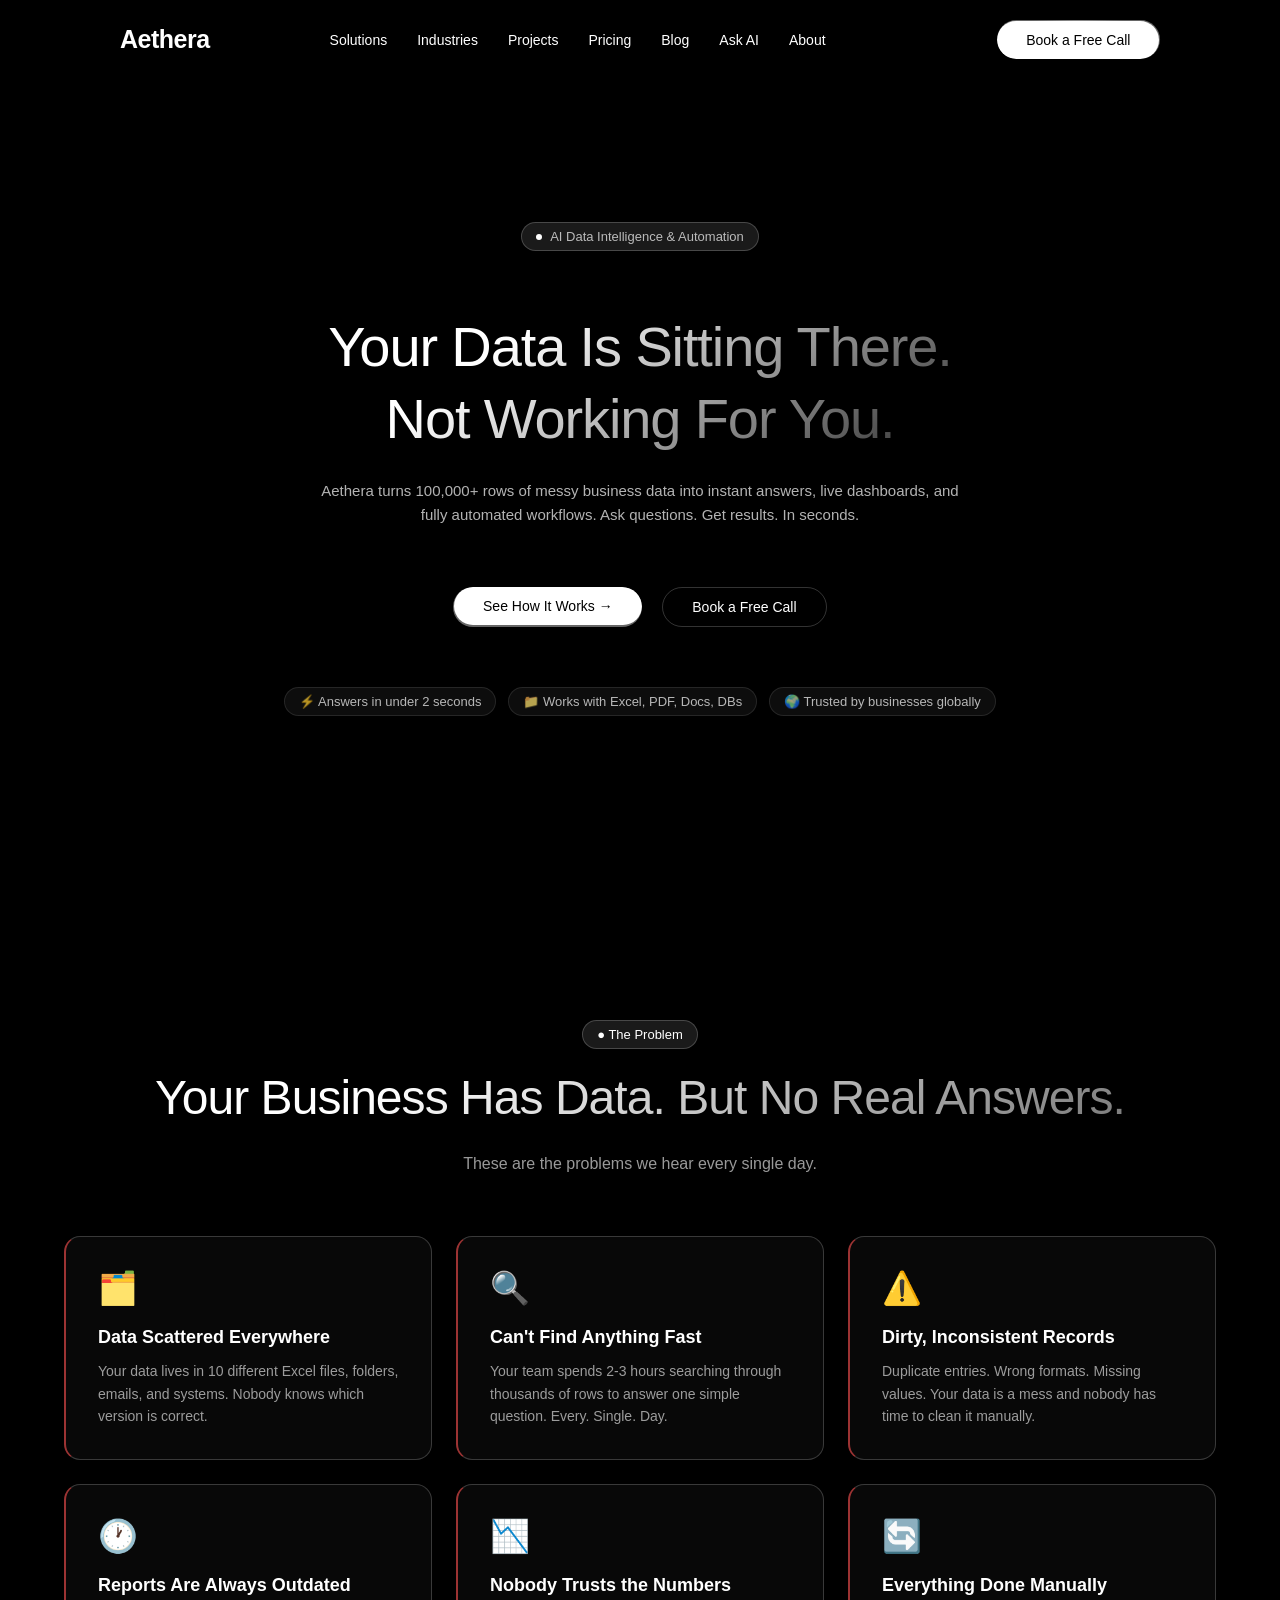
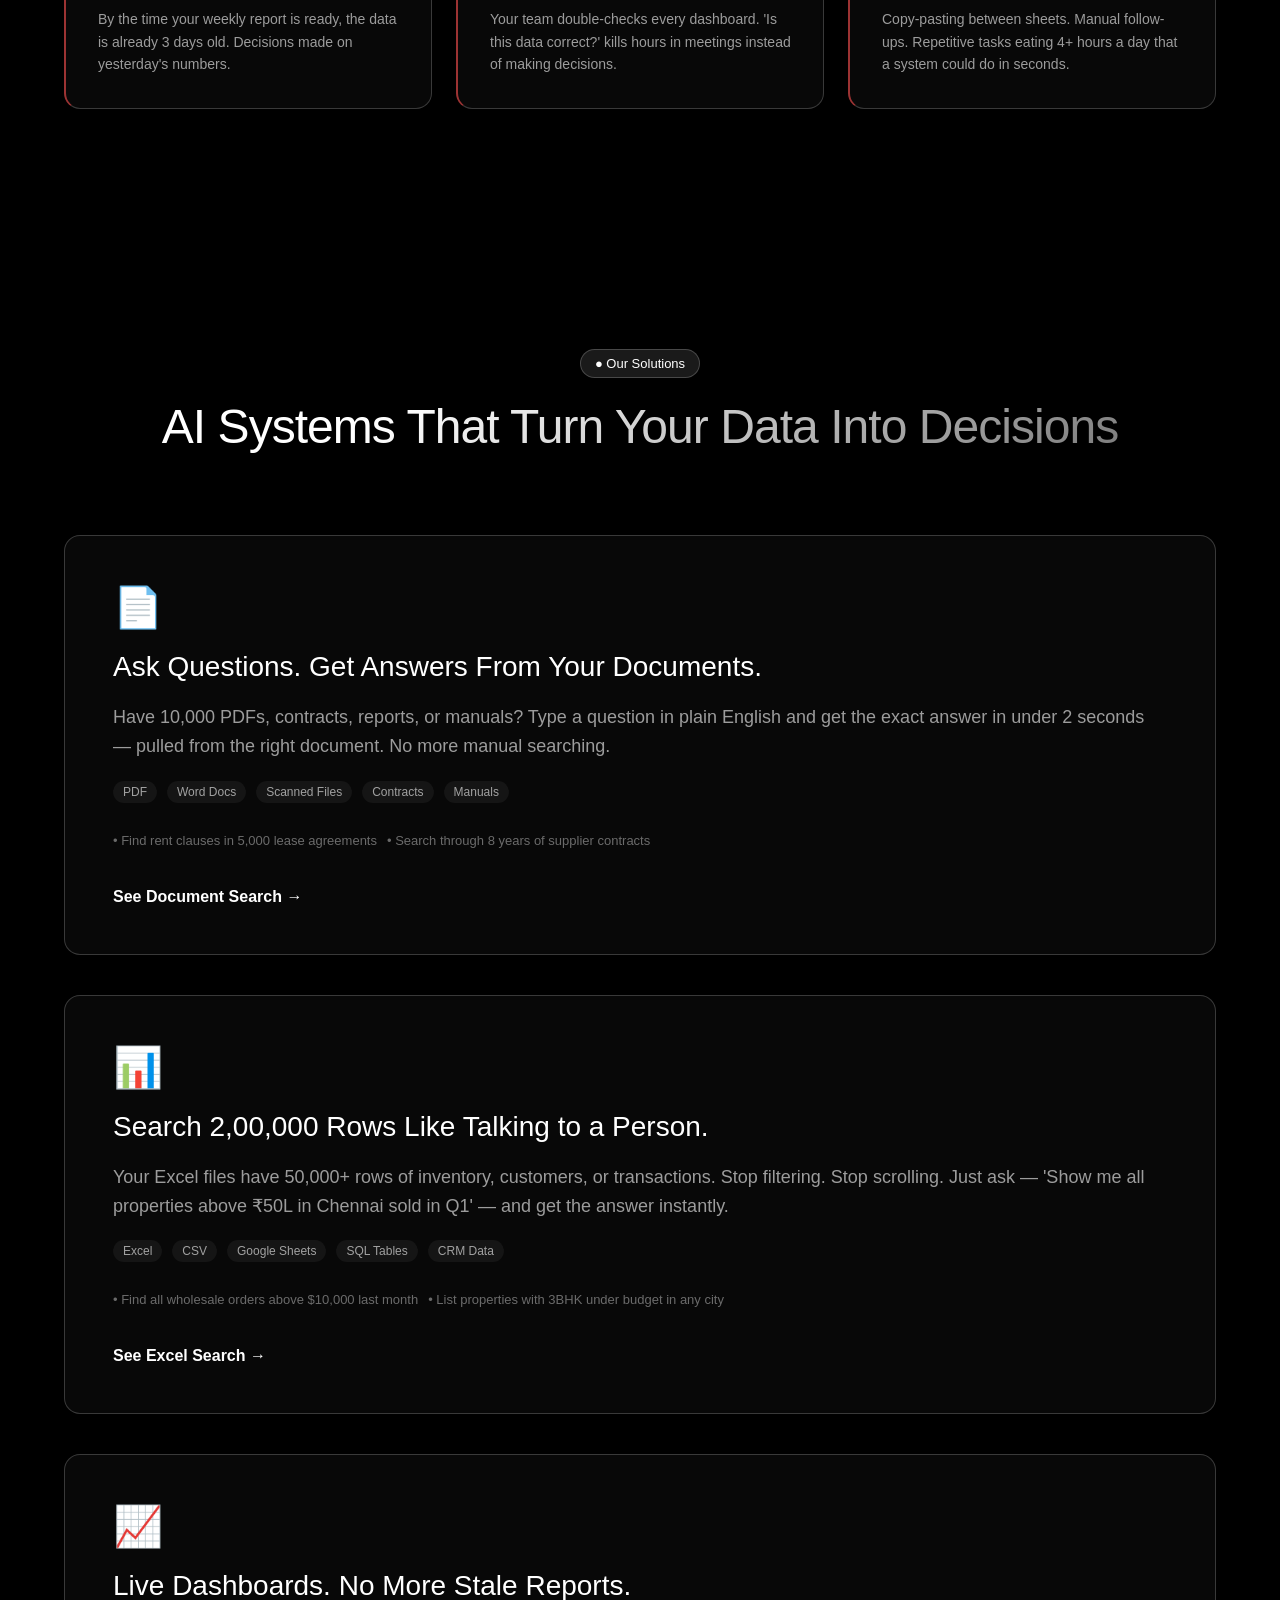
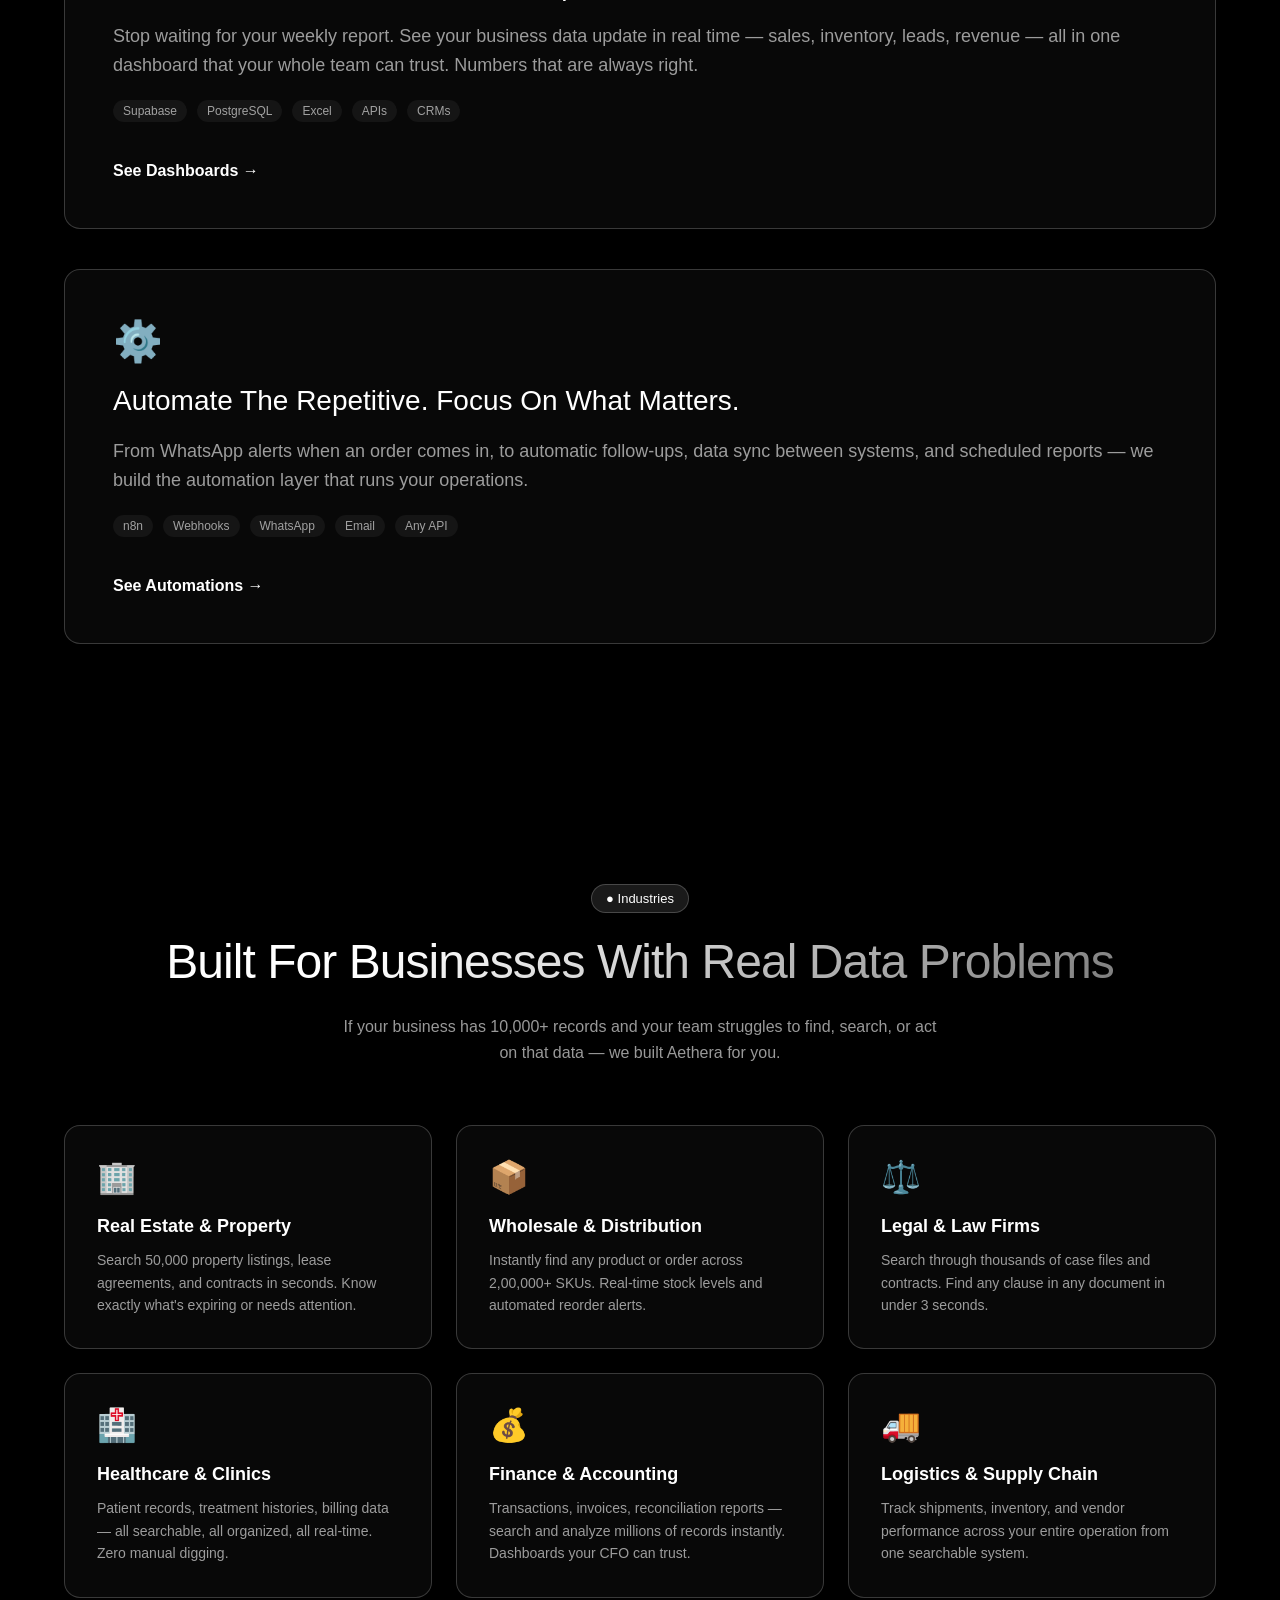
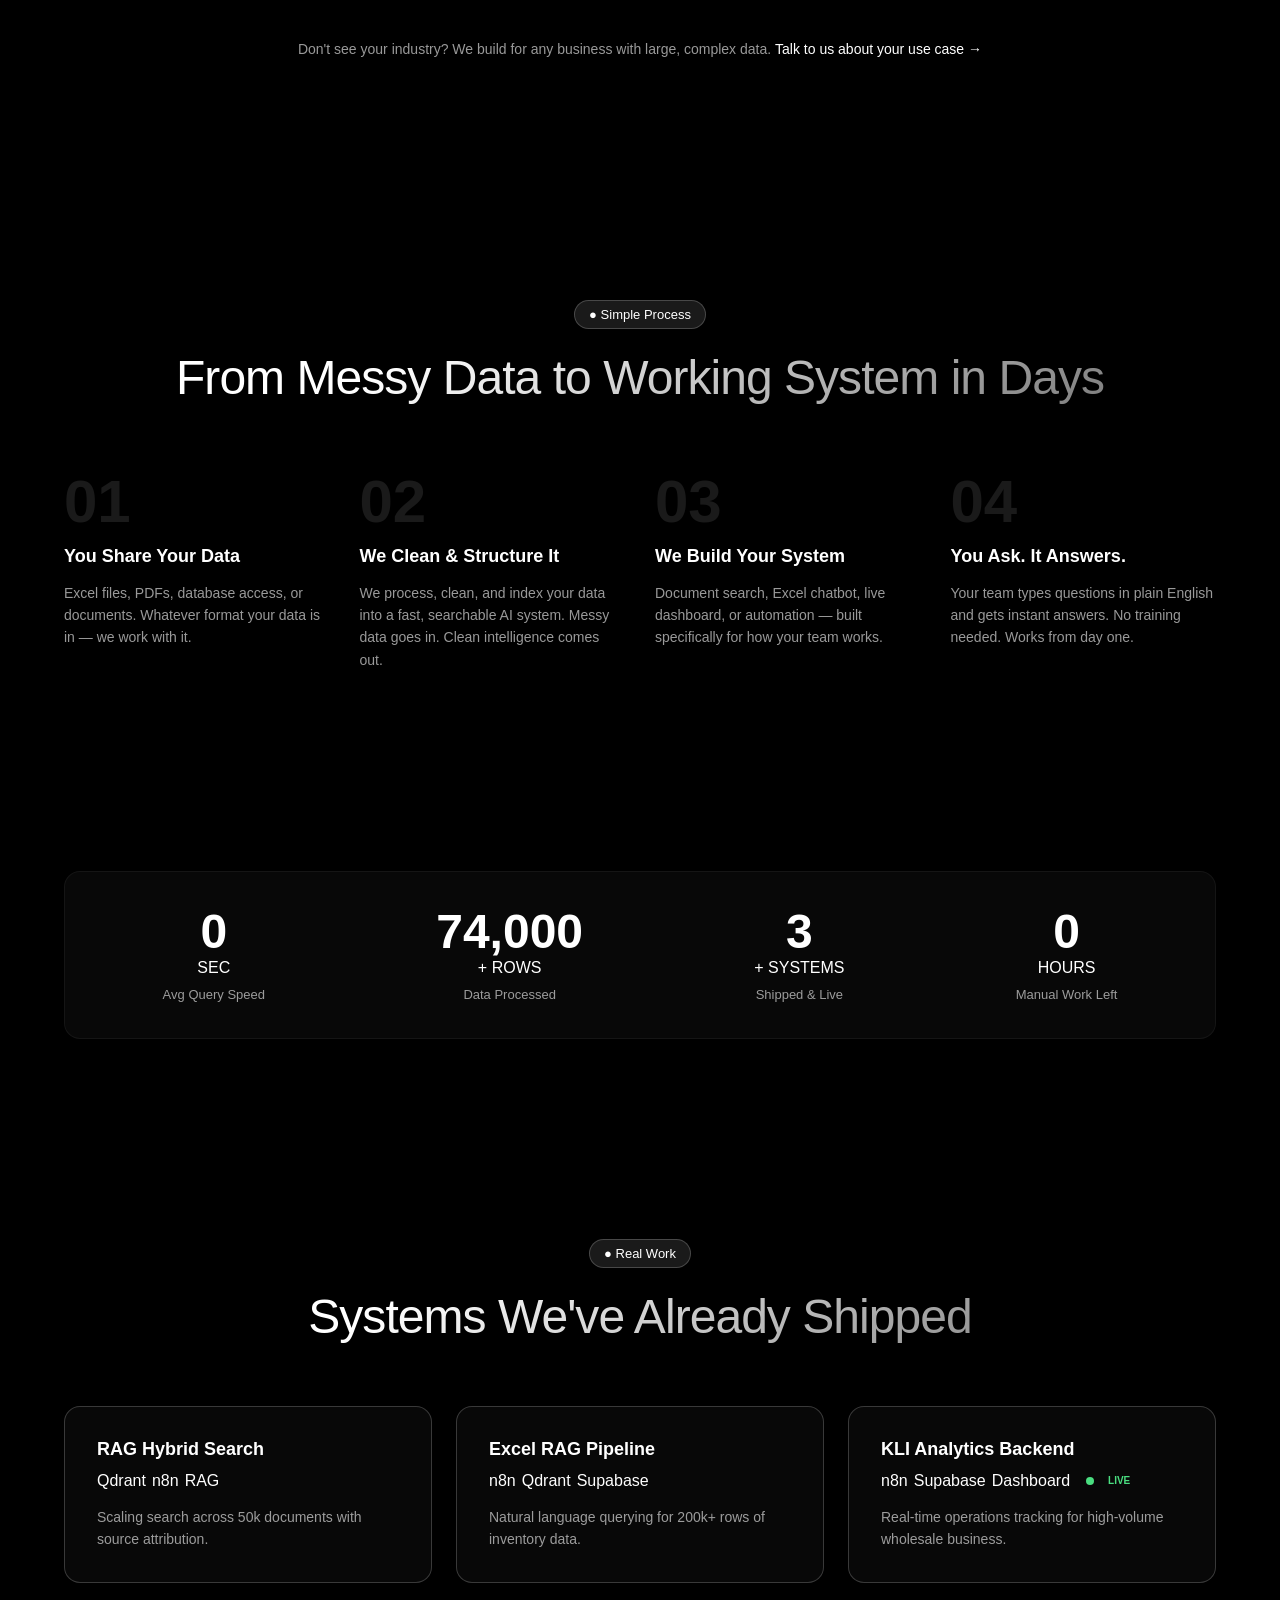
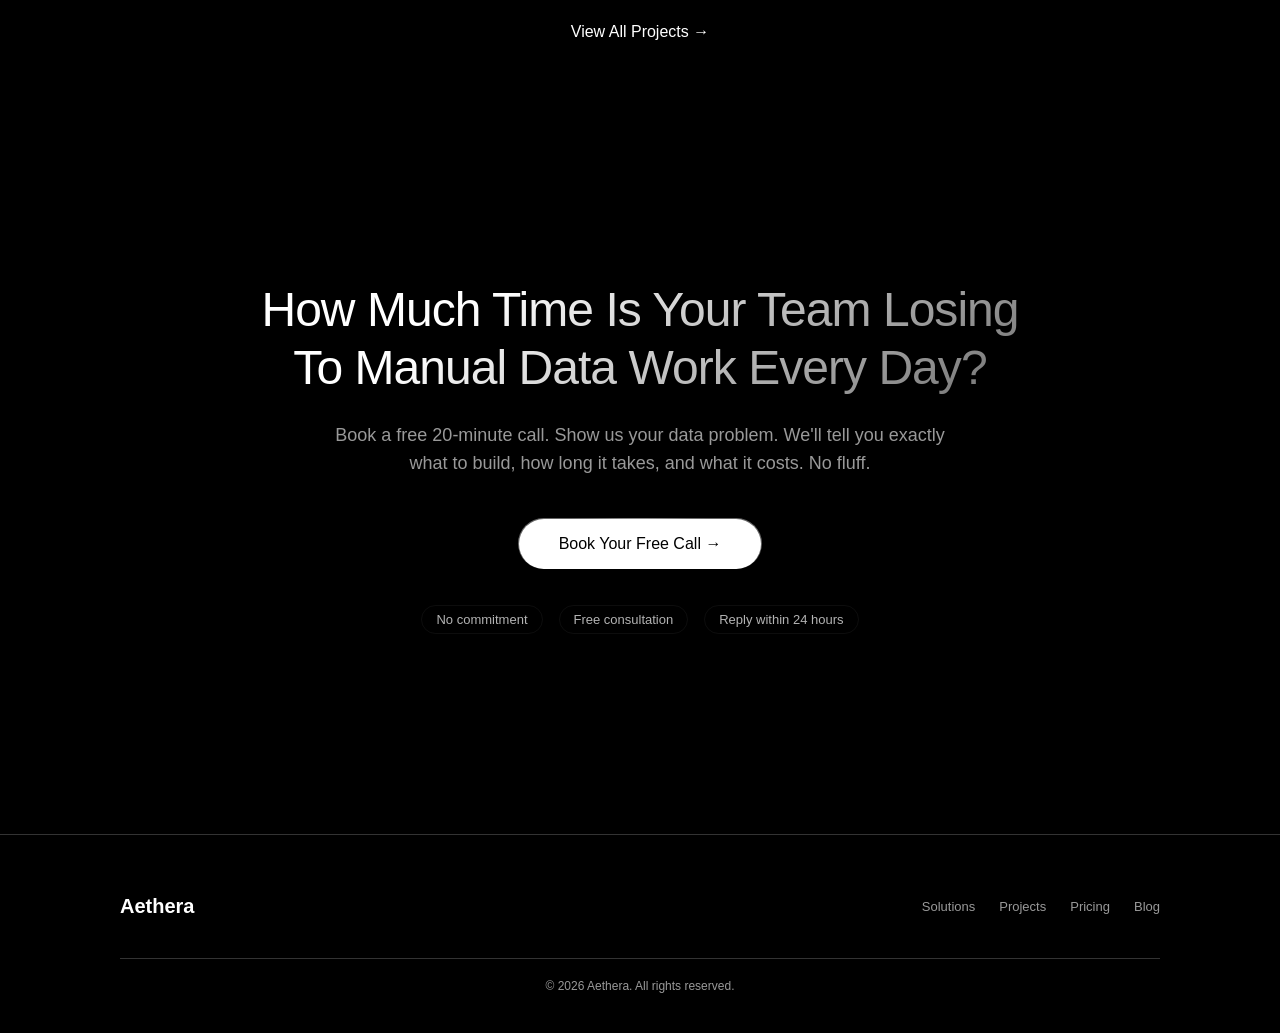
==== commit be494ee2: "Optimize page load speed: add fonts preconnect, video preload constraints, and portfolio lazy loadin" ====
--- a/index.html
+++ b/index.html
@@ -18,6 +18,7 @@
   <meta name="language" content="English">
 
   <!-- Fonts -->
+  <link rel="preconnect" href="https://api.fontshare.com" crossorigin>
   <link rel="preload" as="style" href="https://api.fontshare.com/v2/css?f[]=general-sans@400,500,600,700&display=swap">
   <link rel="stylesheet" href="https://api.fontshare.com/v2/css?f[]=general-sans@400,500,600,700&display=swap">
 
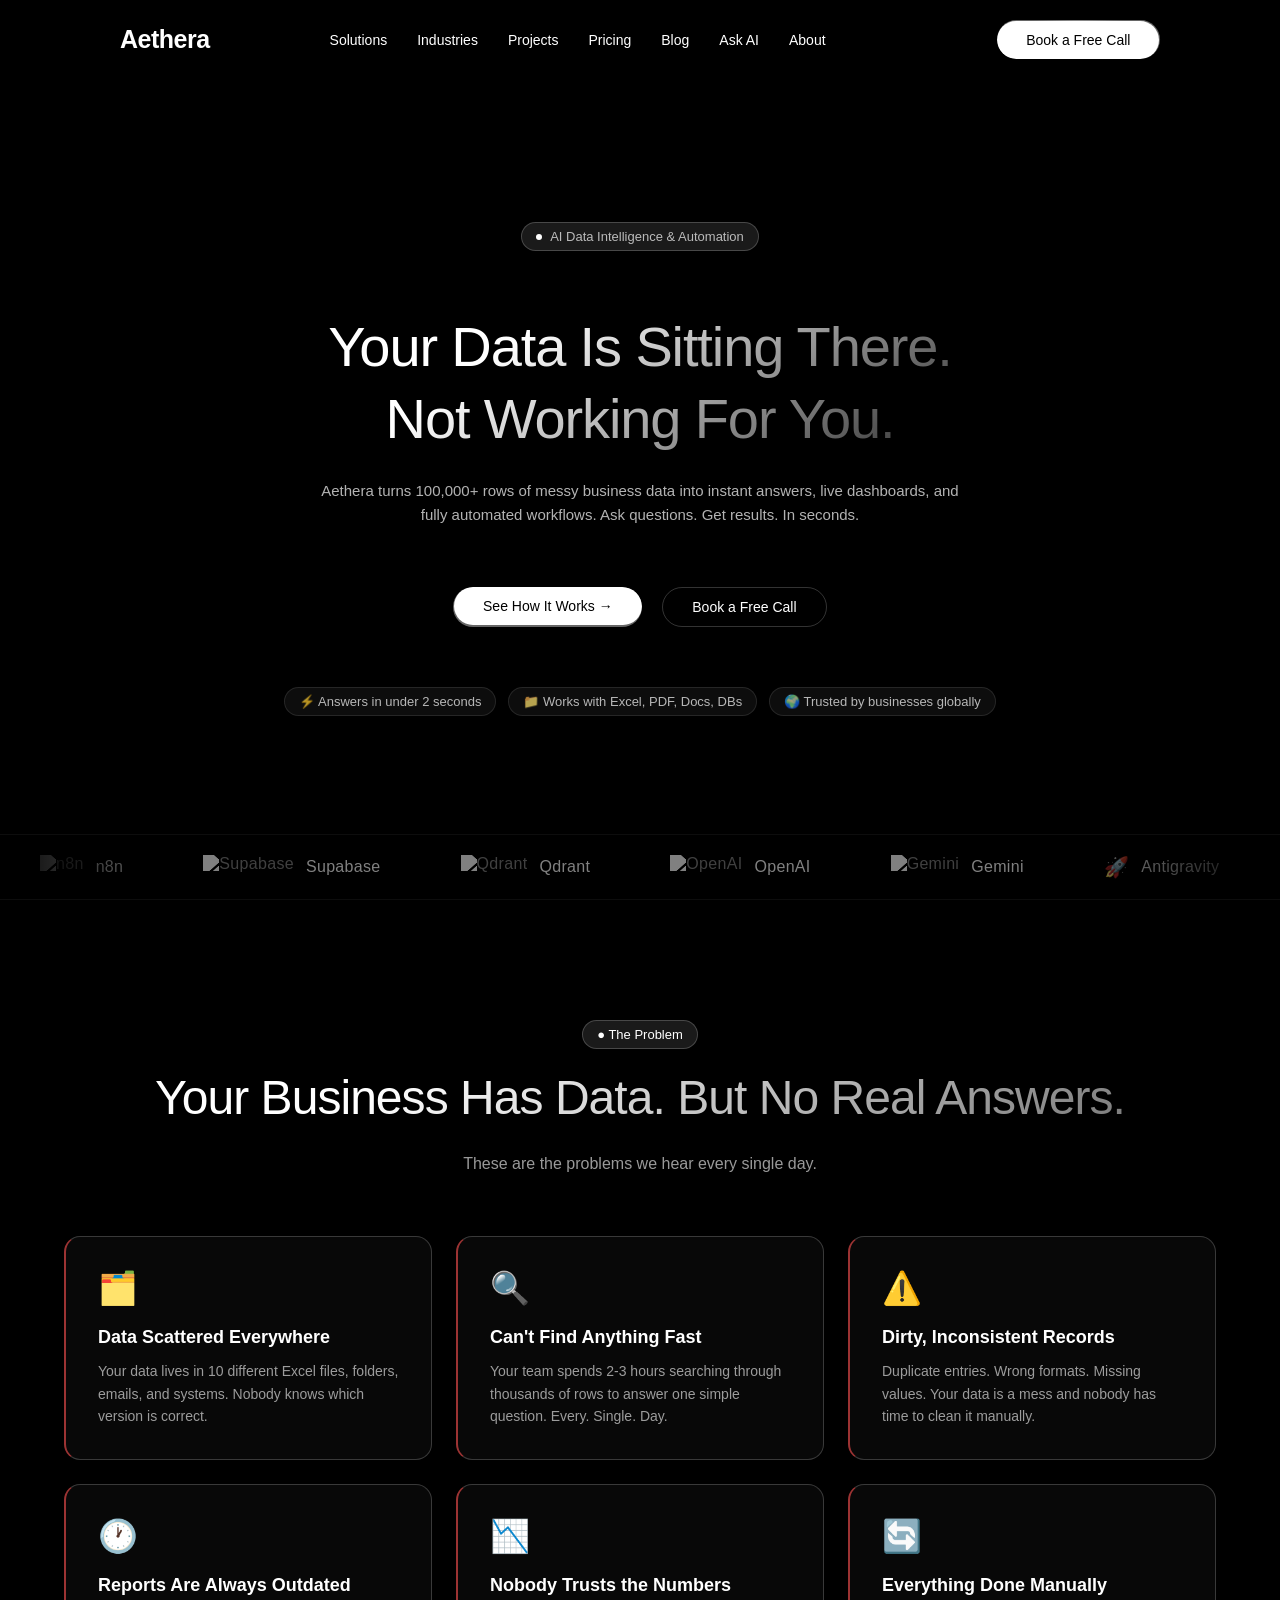
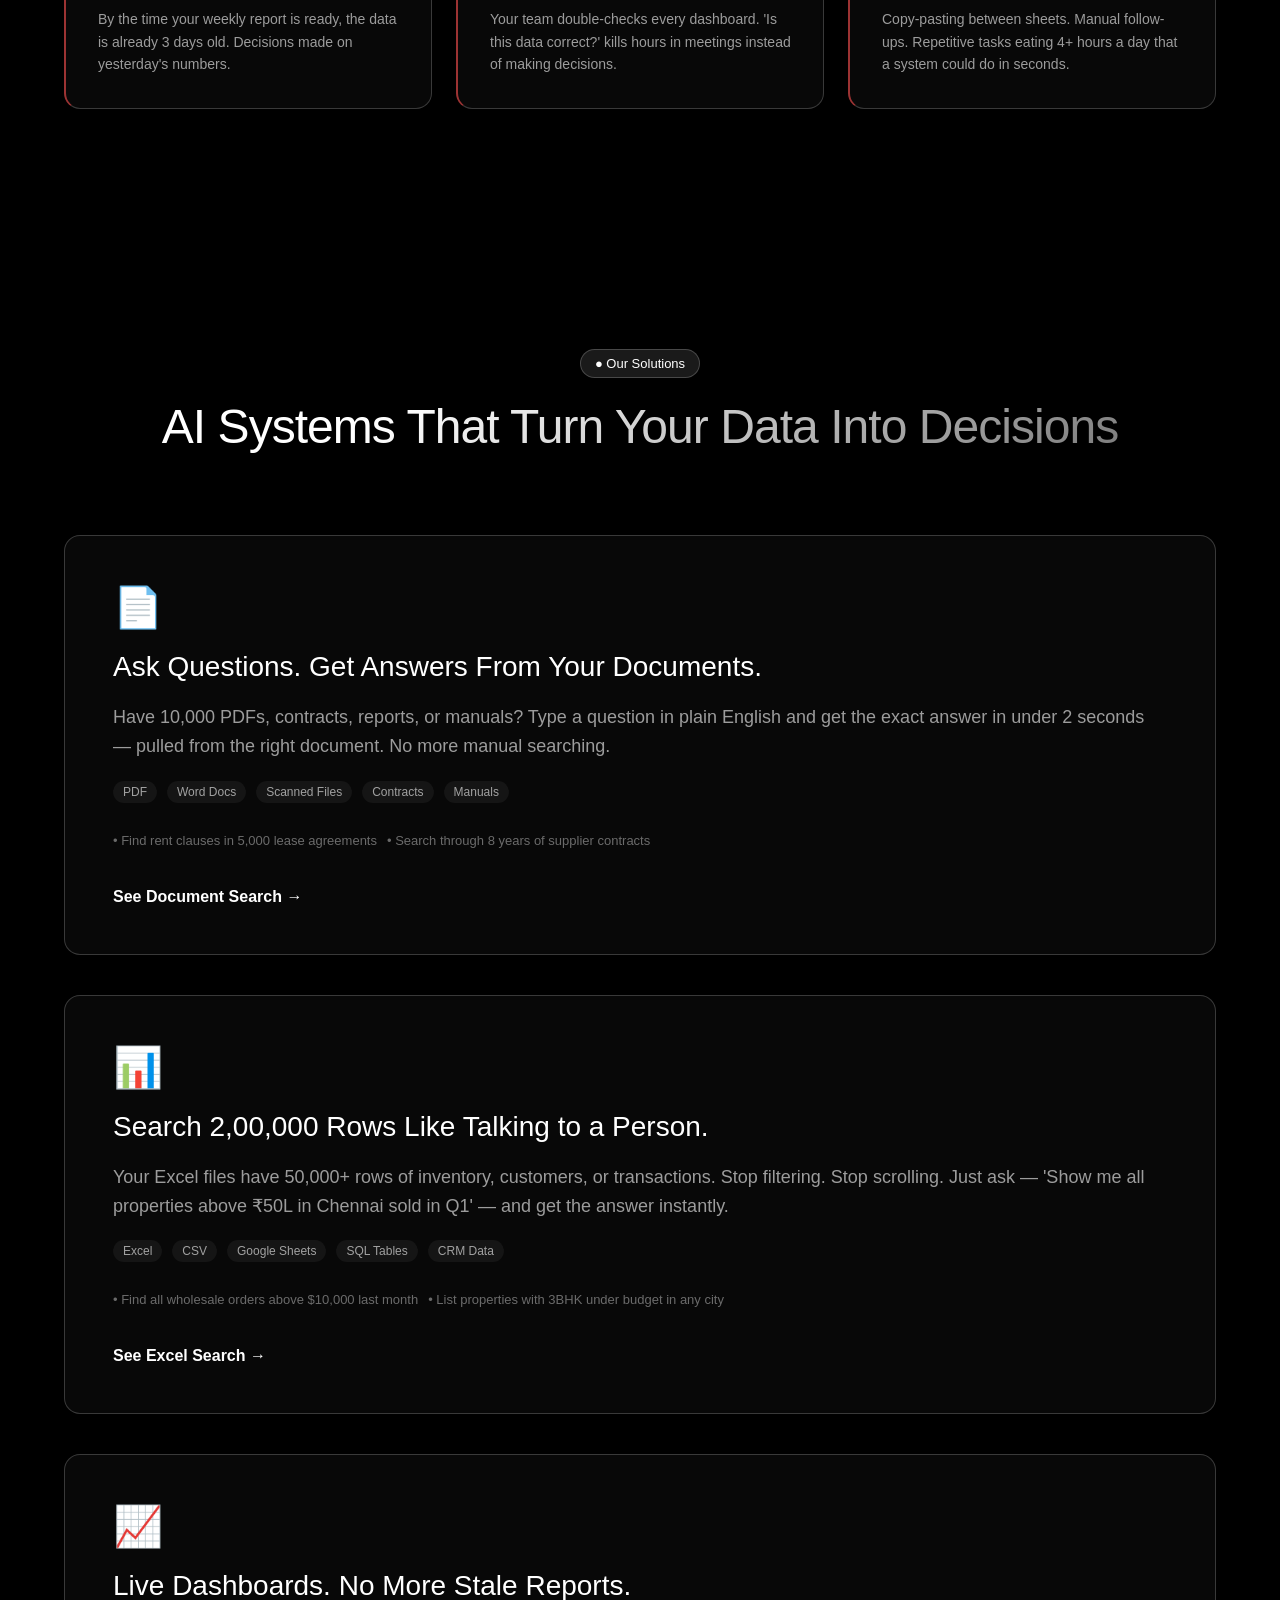
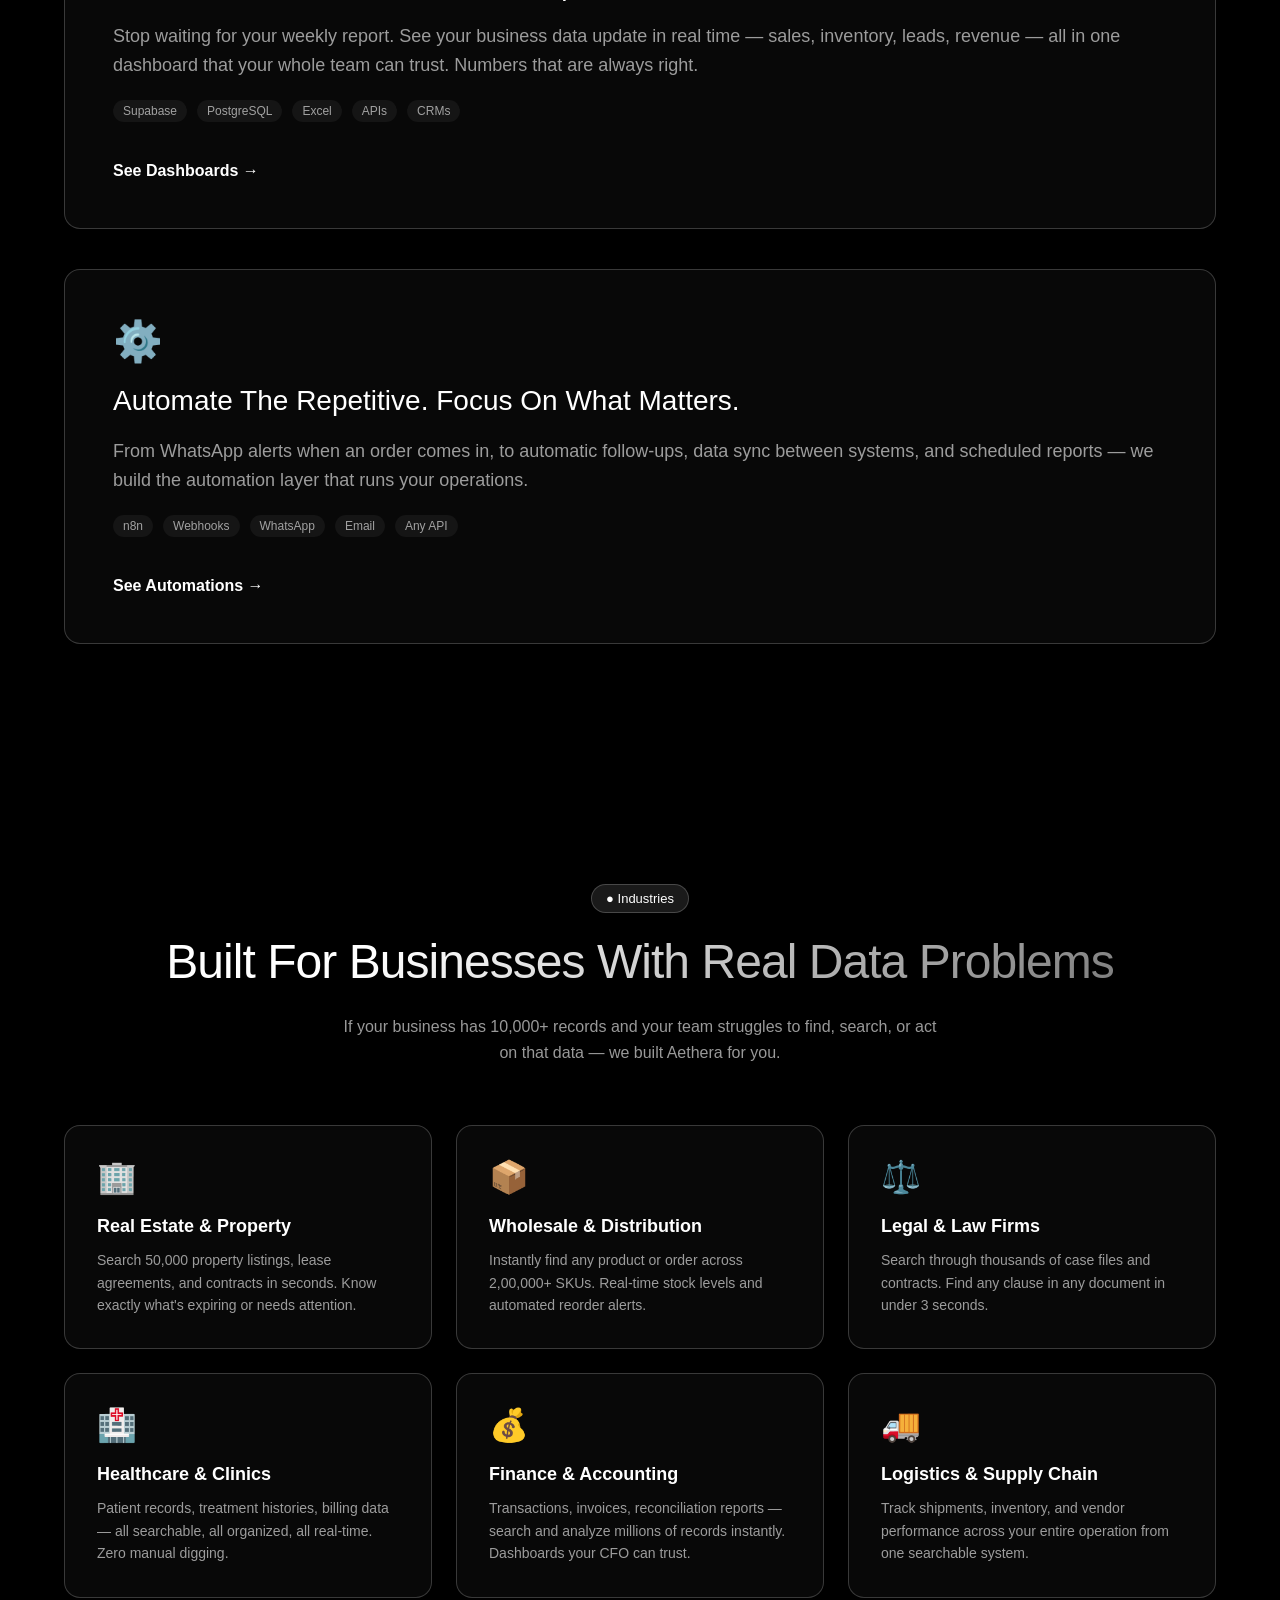
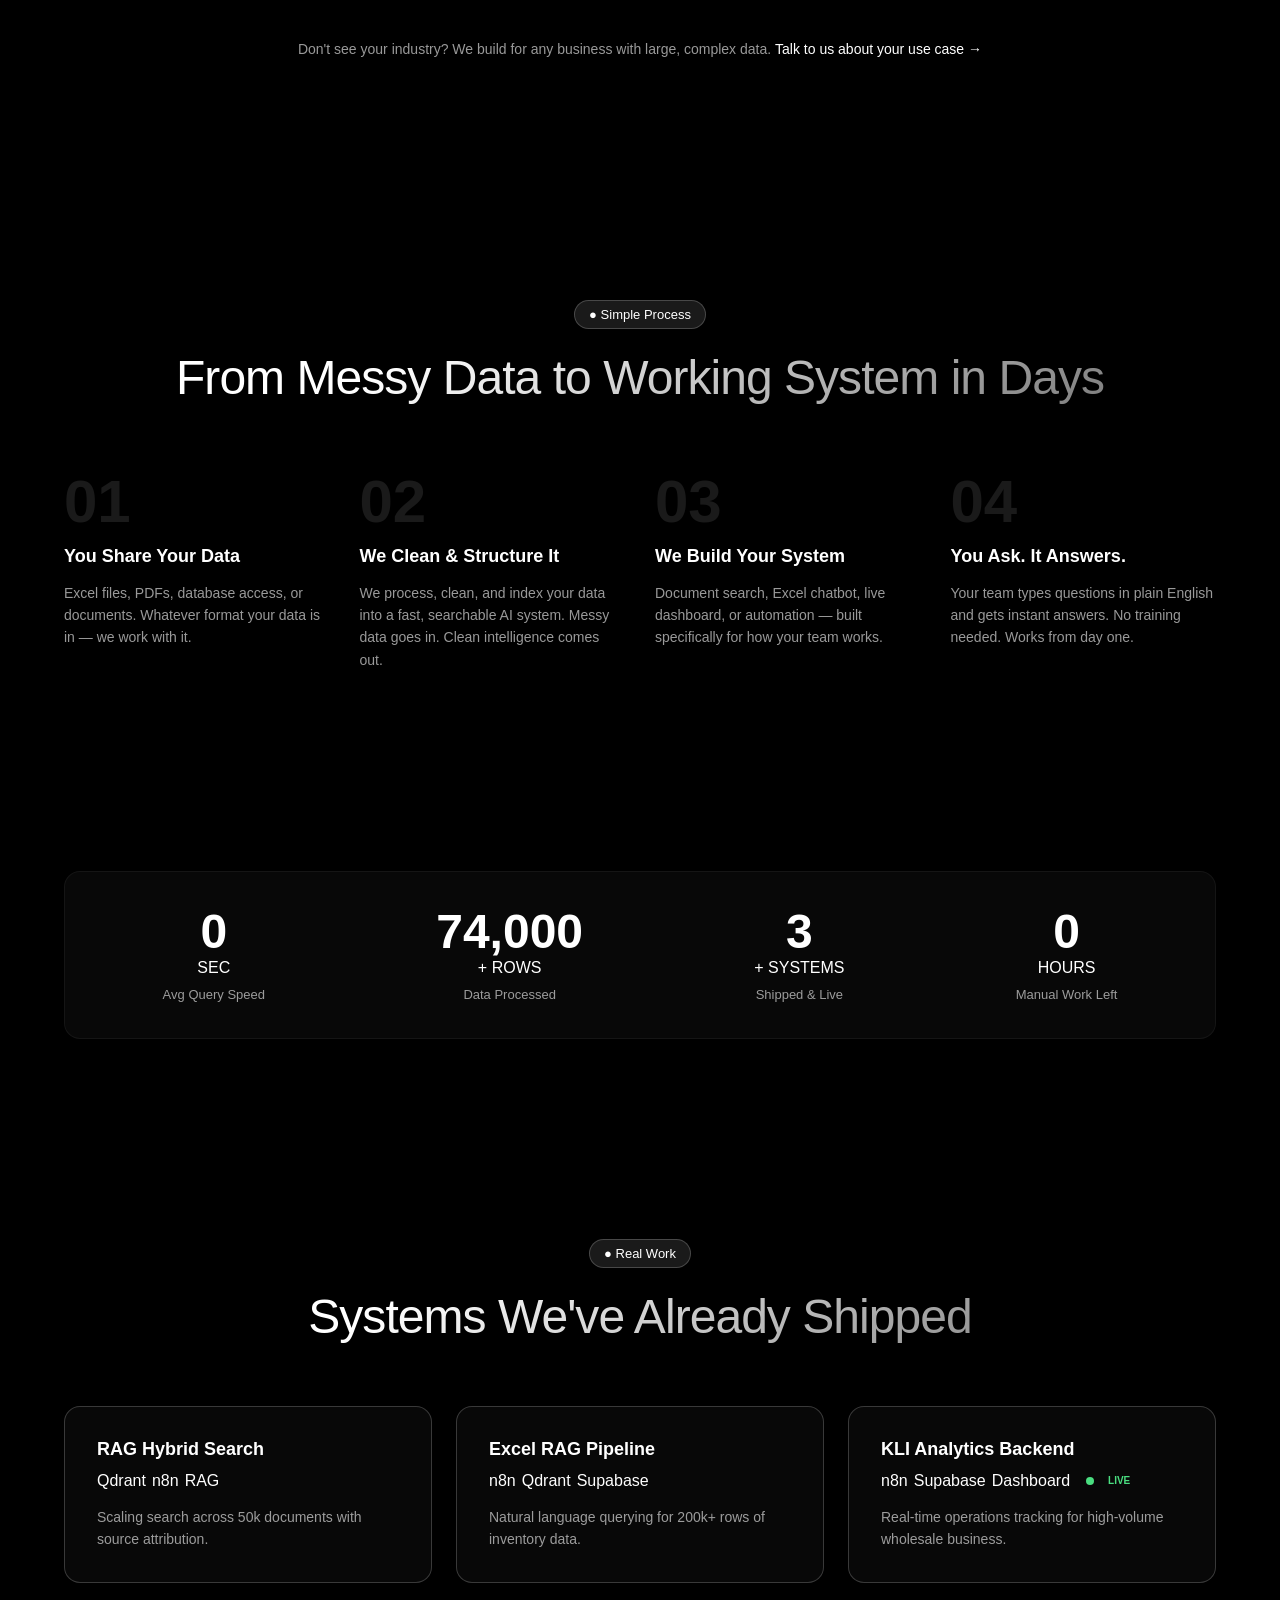
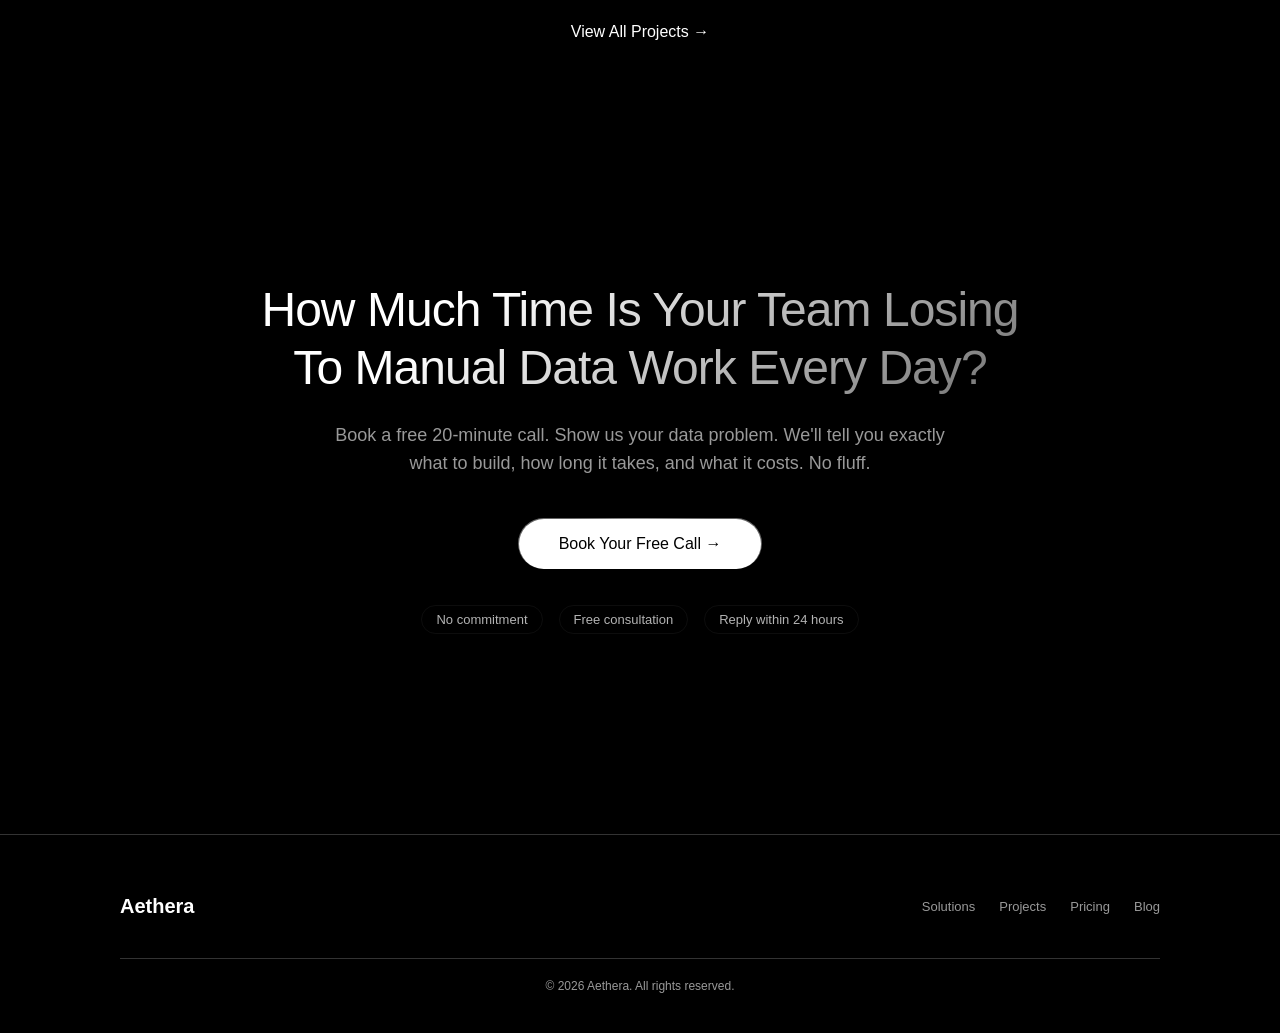
==== commit f00fe094: "Add animated tech stack marquee to landing hero section and fix services footer layout" ====
--- a/index.html
+++ b/index.html
@@ -162,6 +162,33 @@
         <div class="trust-pill">🌍 Trusted by businesses globally</div>
       </div>
     </div>
+
+    <!-- Tech Stack Ticker -->
+    <div class="tech-ticker-wrapper">
+      <div class="tech-ticker-track">
+        <!-- We duplicate the group twice to ensure seamless infinite scroll -->
+        <div class="tech-ticker-group">
+          <div class="tech-item"><img src="https://cdn.simpleicons.org/n8n/white" alt="n8n"> n8n</div>
+          <div class="tech-item"><img src="https://cdn.simpleicons.org/supabase/white" alt="Supabase"> Supabase</div>
+          <div class="tech-item"><img src="https://cdn.simpleicons.org/qdrant/white" alt="Qdrant"> Qdrant</div>
+          <div class="tech-item"><img src="https://cdn.simpleicons.org/openai/white" alt="OpenAI"> OpenAI</div>
+          <div class="tech-item"><img src="https://cdn.simpleicons.org/googlegemini/white" alt="Gemini"> Gemini</div>
+          <div class="tech-item"><span style="font-size: 20px;">🚀</span> Antigravity</div>
+          <div class="tech-item"><img src="https://cdn.simpleicons.org/anthropic/white" alt="Claude"> Claude Code</div>
+          <div class="tech-item"><span style="font-size: 20px;">🦙</span> LlamaIndex</div>
+        </div>
+        <div class="tech-ticker-group">
+          <div class="tech-item"><img src="https://cdn.simpleicons.org/n8n/white" alt="n8n"> n8n</div>
+          <div class="tech-item"><img src="https://cdn.simpleicons.org/supabase/white" alt="Supabase"> Supabase</div>
+          <div class="tech-item"><img src="https://cdn.simpleicons.org/qdrant/white" alt="Qdrant"> Qdrant</div>
+          <div class="tech-item"><img src="https://cdn.simpleicons.org/openai/white" alt="OpenAI"> OpenAI</div>
+          <div class="tech-item"><img src="https://cdn.simpleicons.org/googlegemini/white" alt="Gemini"> Gemini</div>
+          <div class="tech-item"><span style="font-size: 20px;">🚀</span> Antigravity</div>
+          <div class="tech-item"><img src="https://cdn.simpleicons.org/anthropic/white" alt="Claude"> Claude Code</div>
+          <div class="tech-item"><span style="font-size: 20px;">🦙</span> LlamaIndex</div>
+        </div>
+      </div>
+    </div>
   </main>
 
   <!-- PAIN POINTS SECTION -->
--- a/css/landing.css
+++ b/css/landing.css
@@ -224,4 +224,95 @@
      font-size: 14px;
      margin-top: 0;
   }
+}
+
+/* ============================================================
+   TECH STACK TICKER 
+   ============================================================ */
+.tech-ticker-wrapper {
+  position: absolute;
+  bottom: 0;
+  left: 0;
+  width: 100%;
+  padding: 20px 0;
+  background: rgba(0, 0, 0, 0.4);
+  backdrop-filter: blur(10px);
+  -webkit-backdrop-filter: blur(10px);
+  border-top: 1px solid rgba(255, 255, 255, 0.05);
+  border-bottom: 1px solid rgba(255, 255, 255, 0.05);
+  overflow: hidden;
+  z-index: 10;
+}
+
+.tech-ticker-wrapper::before,
+.tech-ticker-wrapper::after {
+  content: "";
+  position: absolute;
+  top: 0;
+  width: 15%;
+  height: 100%;
+  pointer-events: none;
+  z-index: 2;
+}
+
+.tech-ticker-wrapper::before {
+  left: 0;
+  background: linear-gradient(to right, #000 0%, transparent 100%);
+}
+
+.tech-ticker-wrapper::after {
+  right: 0;
+  background: linear-gradient(to left, #000 0%, transparent 100%);
+}
+
+.tech-ticker-track {
+  display: flex;
+  width: max-content;
+  animation: tech-scroll 35s linear infinite;
+  align-items: center;
+}
+
+.tech-ticker-track:hover {
+  animation-play-state: paused;
+}
+
+.tech-item {
+  display: flex;
+  align-items: center;
+  gap: 12px;
+  padding: 0 40px;
+  color: rgba(255, 255, 255, 0.5);
+  font-size: 16px;
+  font-weight: 500;
+  letter-spacing: 0.02em;
+  transition: color 0.3s ease;
+  white-space: nowrap;
+}
+
+.tech-item img {
+  height: 24px;
+  width: auto;
+  opacity: 0.5;
+  transition: opacity 0.3s ease, filter 0.3s ease;
+  filter: grayscale(100%) brightness(200%);
+}
+
+.tech-item:hover {
+  color: white;
+}
+
+.tech-item:hover img {
+  opacity: 1;
+  filter: grayscale(0%) brightness(100%);
+}
+
+/* Duplicated track for seamless loop */
+.tech-ticker-group {
+  display: flex;
+  align-items: center;
+}
+
+@keyframes tech-scroll {
+  0% { transform: translateX(0); }
+  100% { transform: translateX(-50%); }
 }
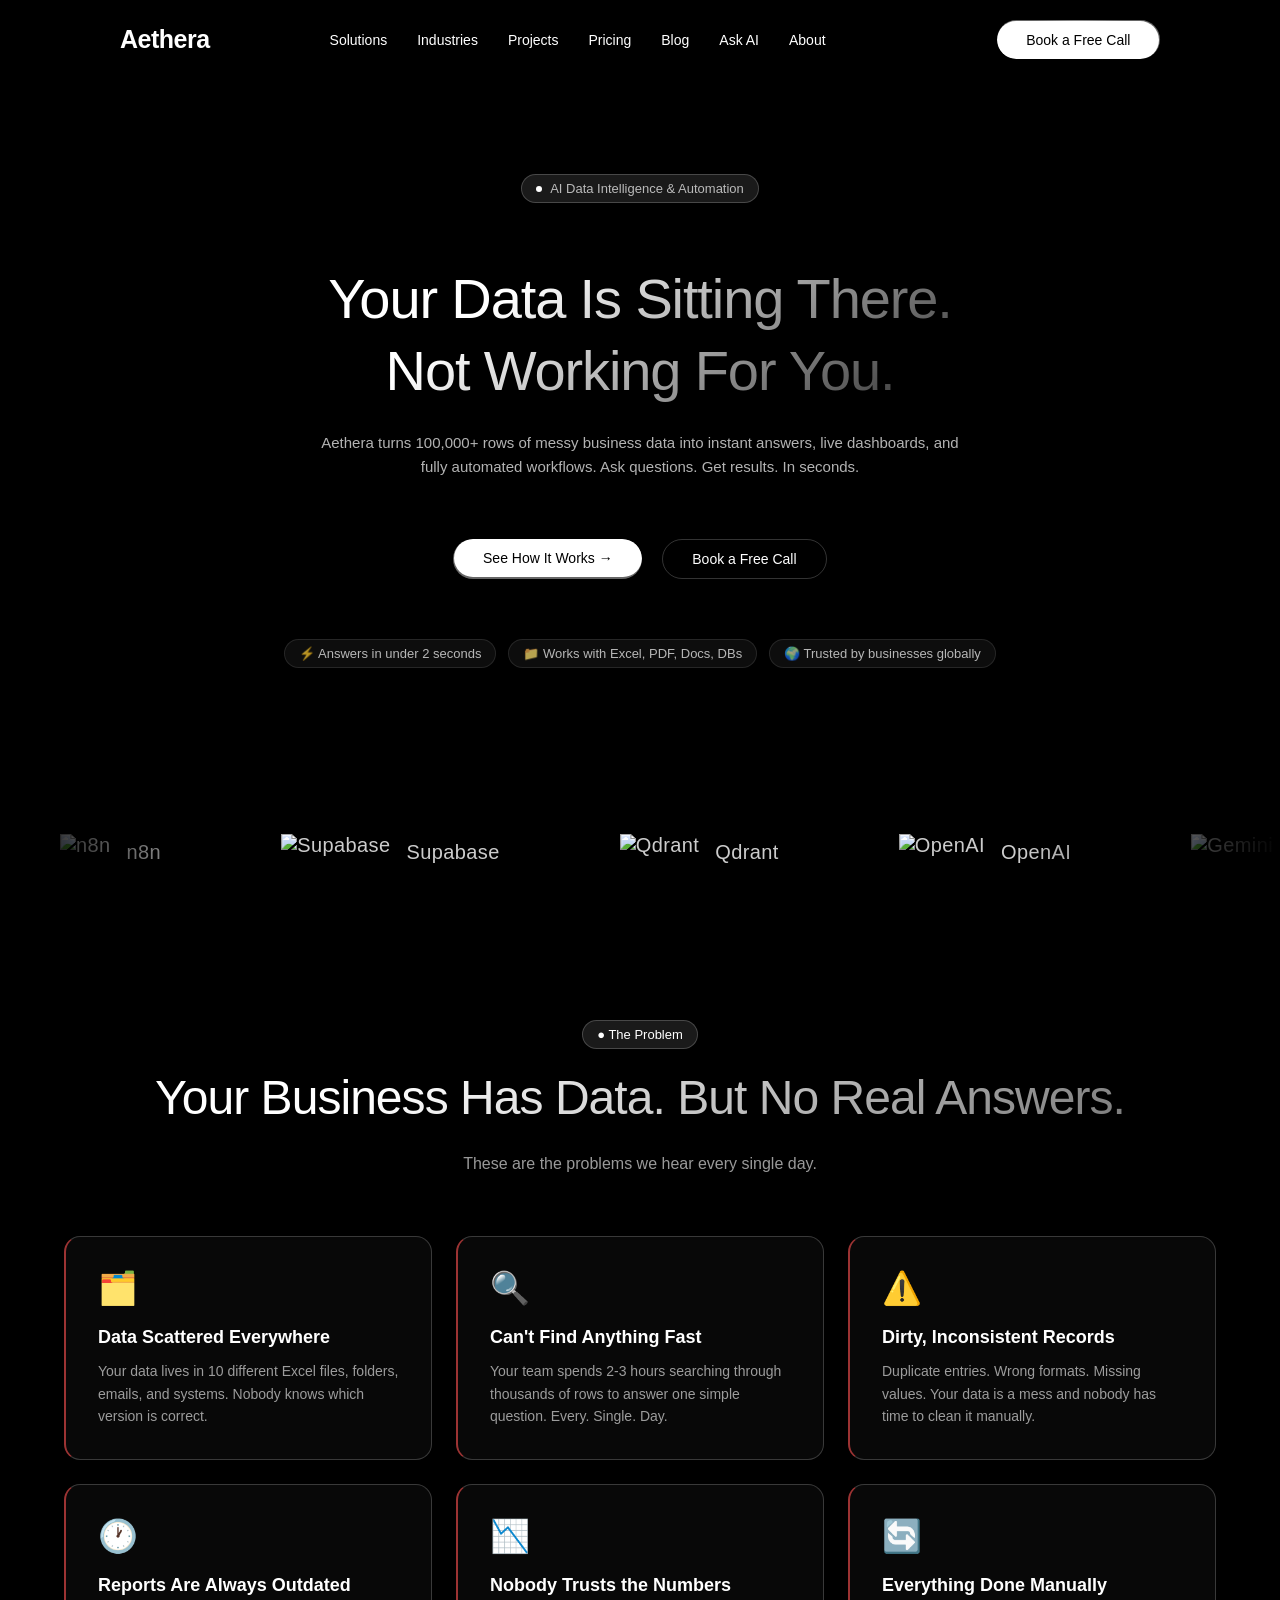
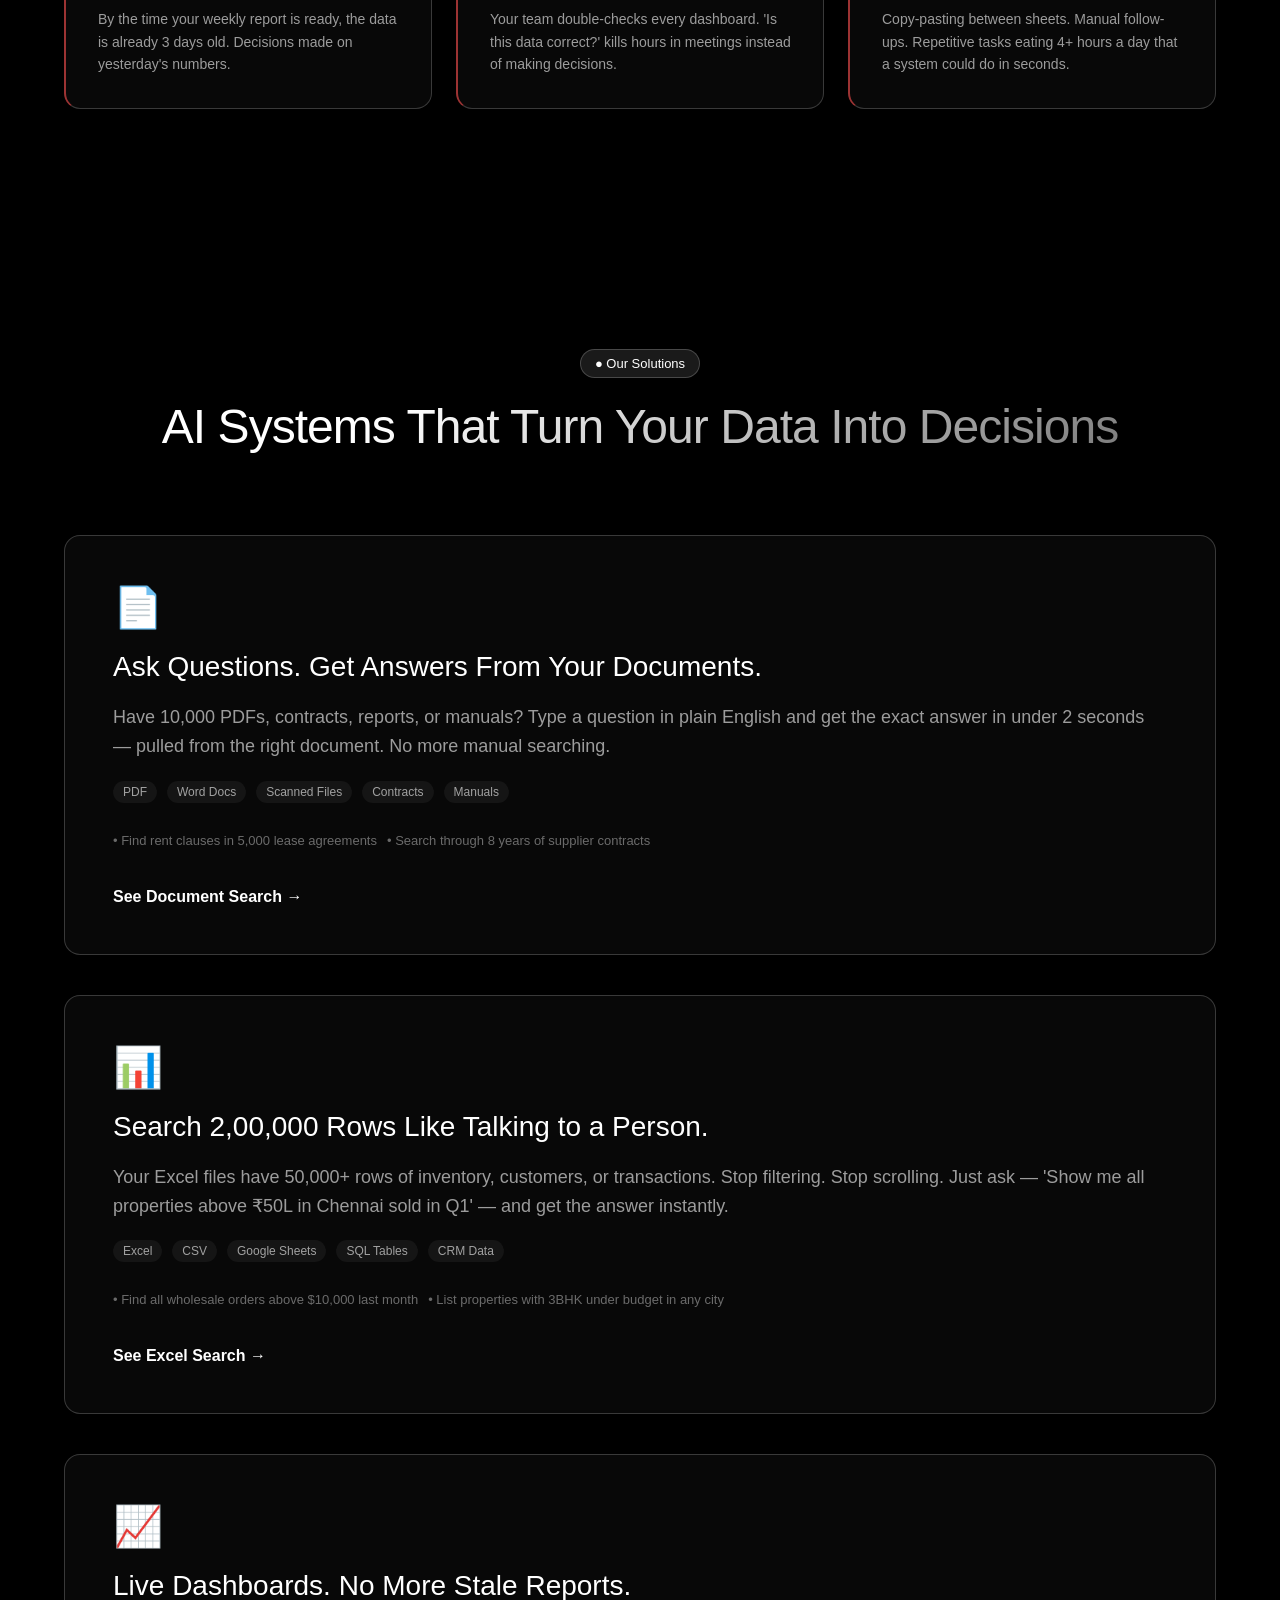
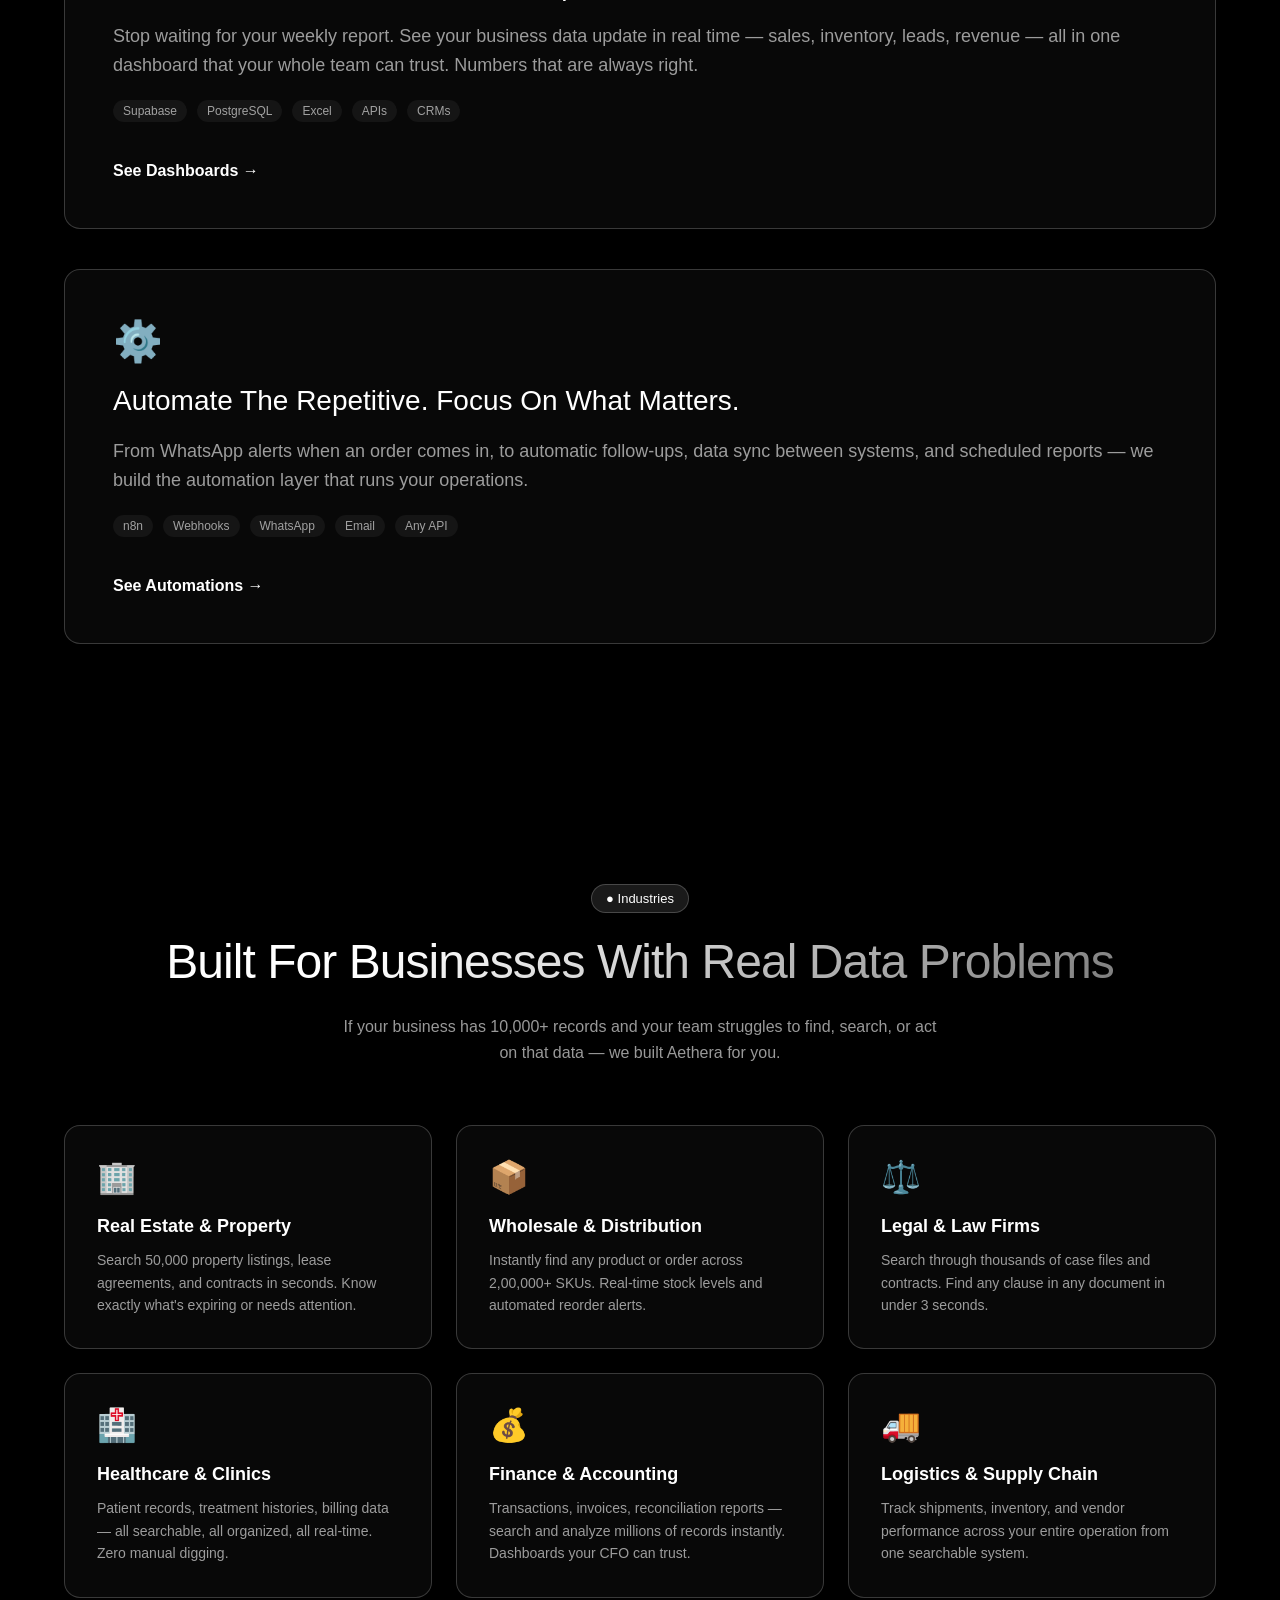
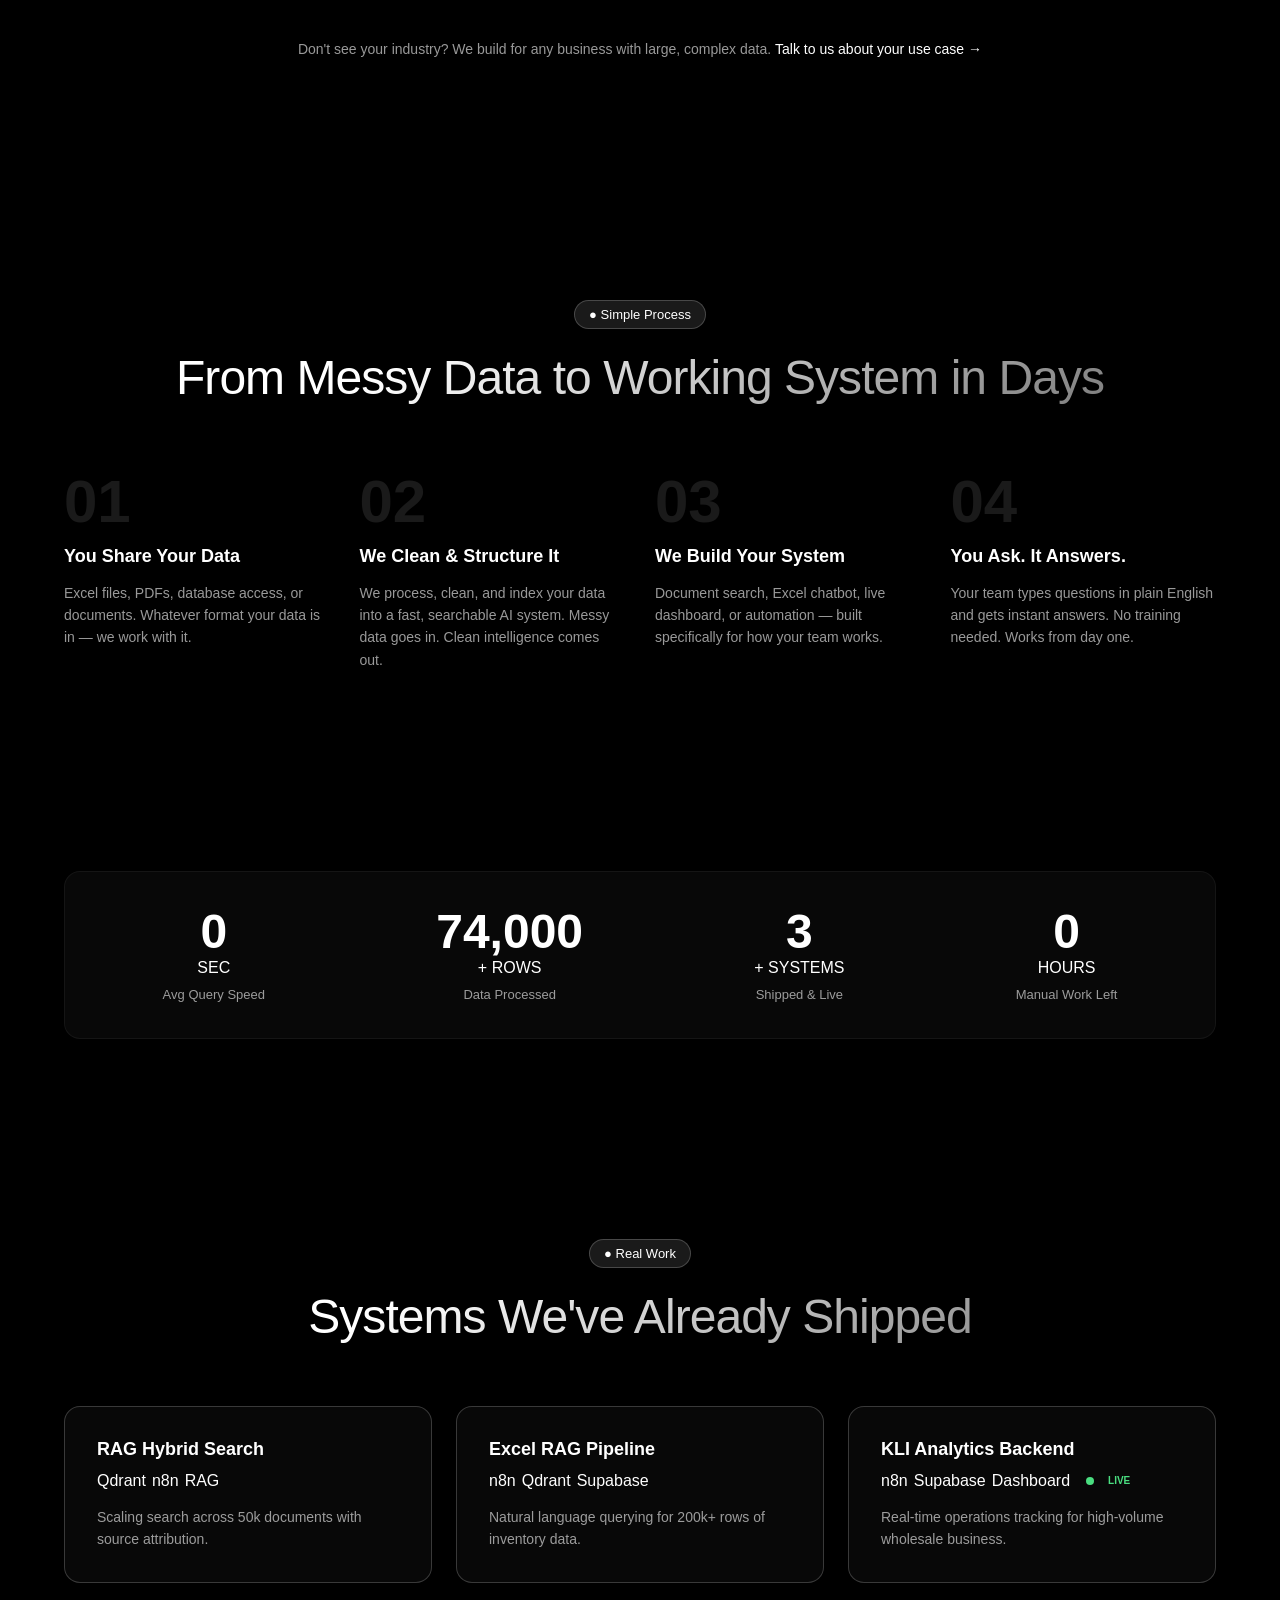
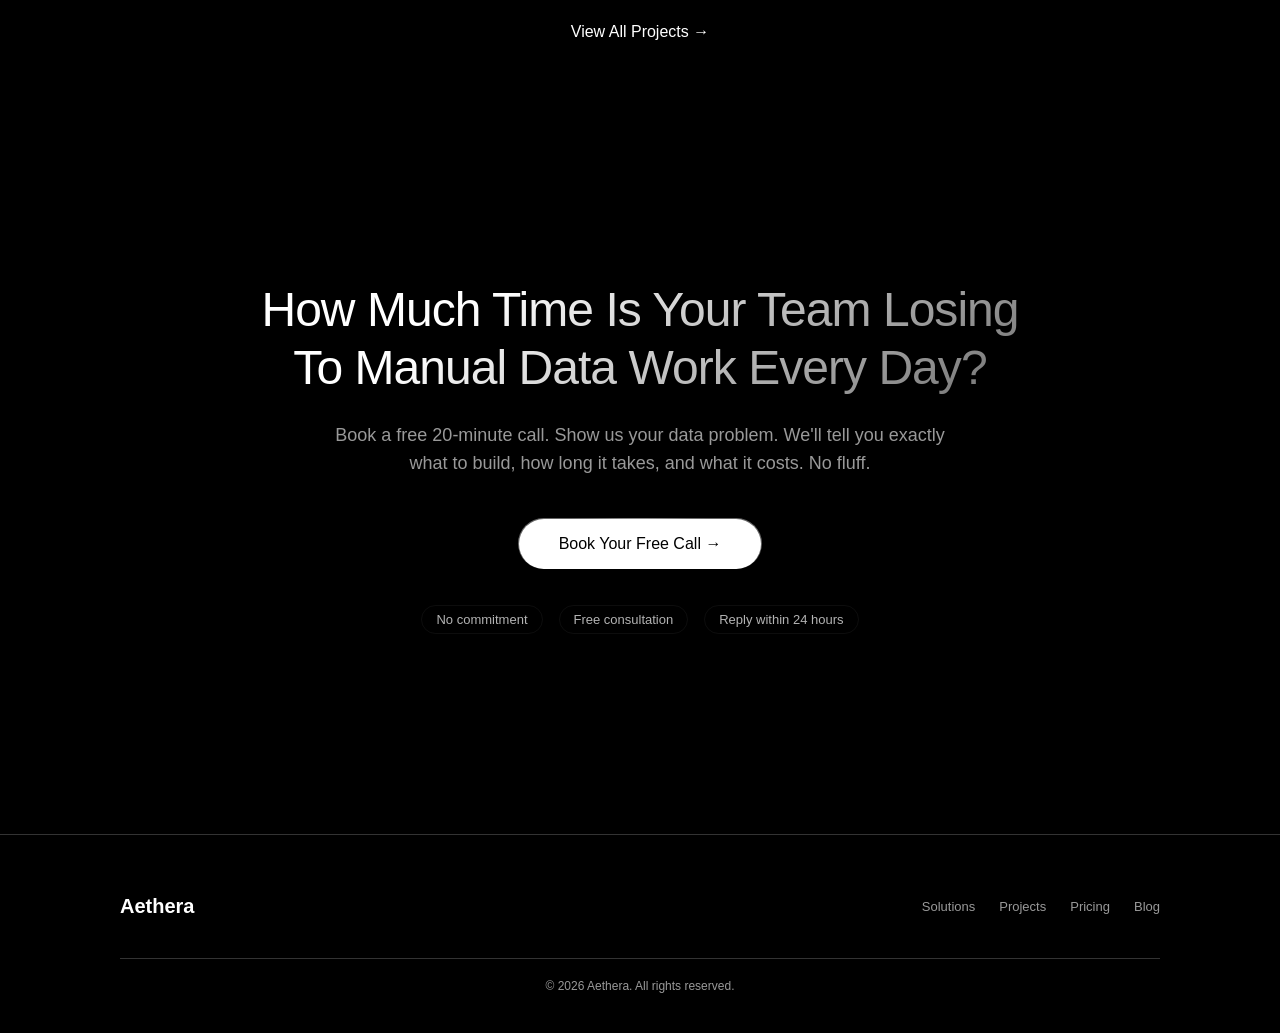
==== commit 428d7642: "Enhance tech ticker with dynamic spacing, seamless borders, and colored logos" ====
--- a/index.html
+++ b/index.html
@@ -168,24 +168,24 @@
       <div class="tech-ticker-track">
         <!-- We duplicate the group twice to ensure seamless infinite scroll -->
         <div class="tech-ticker-group">
-          <div class="tech-item"><img src="https://cdn.simpleicons.org/n8n/white" alt="n8n"> n8n</div>
-          <div class="tech-item"><img src="https://cdn.simpleicons.org/supabase/white" alt="Supabase"> Supabase</div>
-          <div class="tech-item"><img src="https://cdn.simpleicons.org/qdrant/white" alt="Qdrant"> Qdrant</div>
-          <div class="tech-item"><img src="https://cdn.simpleicons.org/openai/white" alt="OpenAI"> OpenAI</div>
-          <div class="tech-item"><img src="https://cdn.simpleicons.org/googlegemini/white" alt="Gemini"> Gemini</div>
-          <div class="tech-item"><span style="font-size: 20px;">🚀</span> Antigravity</div>
-          <div class="tech-item"><img src="https://cdn.simpleicons.org/anthropic/white" alt="Claude"> Claude Code</div>
-          <div class="tech-item"><span style="font-size: 20px;">🦙</span> LlamaIndex</div>
+          <div class="tech-item"><img src="https://cdn.simpleicons.org/n8n" alt="n8n"> n8n</div>
+          <div class="tech-item"><img src="https://cdn.simpleicons.org/supabase" alt="Supabase"> Supabase</div>
+          <div class="tech-item"><img src="https://cdn.simpleicons.org/qdrant" alt="Qdrant"> Qdrant</div>
+          <div class="tech-item"><img src="https://cdn.simpleicons.org/openai/10A37F" alt="OpenAI"> OpenAI</div>
+          <div class="tech-item"><img src="https://cdn.simpleicons.org/googlegemini" alt="Gemini"> Gemini</div>
+          <div class="tech-item"><span style="font-size: 26px;">🚀</span> Antigravity</div>
+          <div class="tech-item"><img src="https://cdn.simpleicons.org/anthropic" alt="Claude"> Claude Code</div>
+          <div class="tech-item"><span style="font-size: 26px;">🦙</span> LlamaIndex</div>
         </div>
         <div class="tech-ticker-group">
-          <div class="tech-item"><img src="https://cdn.simpleicons.org/n8n/white" alt="n8n"> n8n</div>
-          <div class="tech-item"><img src="https://cdn.simpleicons.org/supabase/white" alt="Supabase"> Supabase</div>
-          <div class="tech-item"><img src="https://cdn.simpleicons.org/qdrant/white" alt="Qdrant"> Qdrant</div>
-          <div class="tech-item"><img src="https://cdn.simpleicons.org/openai/white" alt="OpenAI"> OpenAI</div>
-          <div class="tech-item"><img src="https://cdn.simpleicons.org/googlegemini/white" alt="Gemini"> Gemini</div>
-          <div class="tech-item"><span style="font-size: 20px;">🚀</span> Antigravity</div>
-          <div class="tech-item"><img src="https://cdn.simpleicons.org/anthropic/white" alt="Claude"> Claude Code</div>
-          <div class="tech-item"><span style="font-size: 20px;">🦙</span> LlamaIndex</div>
+          <div class="tech-item"><img src="https://cdn.simpleicons.org/n8n" alt="n8n"> n8n</div>
+          <div class="tech-item"><img src="https://cdn.simpleicons.org/supabase" alt="Supabase"> Supabase</div>
+          <div class="tech-item"><img src="https://cdn.simpleicons.org/qdrant" alt="Qdrant"> Qdrant</div>
+          <div class="tech-item"><img src="https://cdn.simpleicons.org/openai/10A37F" alt="OpenAI"> OpenAI</div>
+          <div class="tech-item"><img src="https://cdn.simpleicons.org/googlegemini" alt="Gemini"> Gemini</div>
+          <div class="tech-item"><span style="font-size: 26px;">🚀</span> Antigravity</div>
+          <div class="tech-item"><img src="https://cdn.simpleicons.org/anthropic" alt="Claude"> Claude Code</div>
+          <div class="tech-item"><span style="font-size: 26px;">🦙</span> LlamaIndex</div>
         </div>
       </div>
     </div>
--- a/css/landing.css
+++ b/css/landing.css
@@ -230,16 +230,11 @@
    TECH STACK TICKER 
    ============================================================ */
 .tech-ticker-wrapper {
-  position: absolute;
-  bottom: 0;
-  left: 0;
+  position: relative;
+  margin-top: auto; /* Pushes ticker to the bottom of the flex container */
   width: 100%;
-  padding: 20px 0;
-  background: rgba(0, 0, 0, 0.4);
-  backdrop-filter: blur(10px);
-  -webkit-backdrop-filter: blur(10px);
-  border-top: 1px solid rgba(255, 255, 255, 0.05);
-  border-bottom: 1px solid rgba(255, 255, 255, 0.05);
+  padding: 30px 0;
+  background: transparent;
   overflow: hidden;
   z-index: 10;
 }
@@ -249,7 +244,7 @@
   content: "";
   position: absolute;
   top: 0;
-  width: 15%;
+  width: 20%;
   height: 100%;
   pointer-events: none;
   z-index: 2;
@@ -268,7 +263,7 @@
 .tech-ticker-track {
   display: flex;
   width: max-content;
-  animation: tech-scroll 35s linear infinite;
+  animation: tech-scroll 30s linear infinite;
   align-items: center;
 }
 
@@ -279,34 +274,26 @@
 .tech-item {
   display: flex;
   align-items: center;
-  gap: 12px;
-  padding: 0 40px;
-  color: rgba(255, 255, 255, 0.5);
-  font-size: 16px;
+  gap: 16px;
+  padding: 0 60px;
+  color: rgba(255, 255, 255, 0.8);
+  font-size: 20px;
   font-weight: 500;
   letter-spacing: 0.02em;
-  transition: color 0.3s ease;
+  transition: transform 0.3s ease;
   white-space: nowrap;
 }
 
 .tech-item img {
-  height: 24px;
+  height: 36px;
   width: auto;
-  opacity: 0.5;
-  transition: opacity 0.3s ease, filter 0.3s ease;
-  filter: grayscale(100%) brightness(200%);
+  transition: transform 0.3s ease;
 }
 
 .tech-item:hover {
-  color: white;
-}
-
-.tech-item:hover img {
-  opacity: 1;
-  filter: grayscale(0%) brightness(100%);
-}
-
-/* Duplicated track for seamless loop */
+  transform: scale(1.05);
+}
+
 .tech-ticker-group {
   display: flex;
   align-items: center;
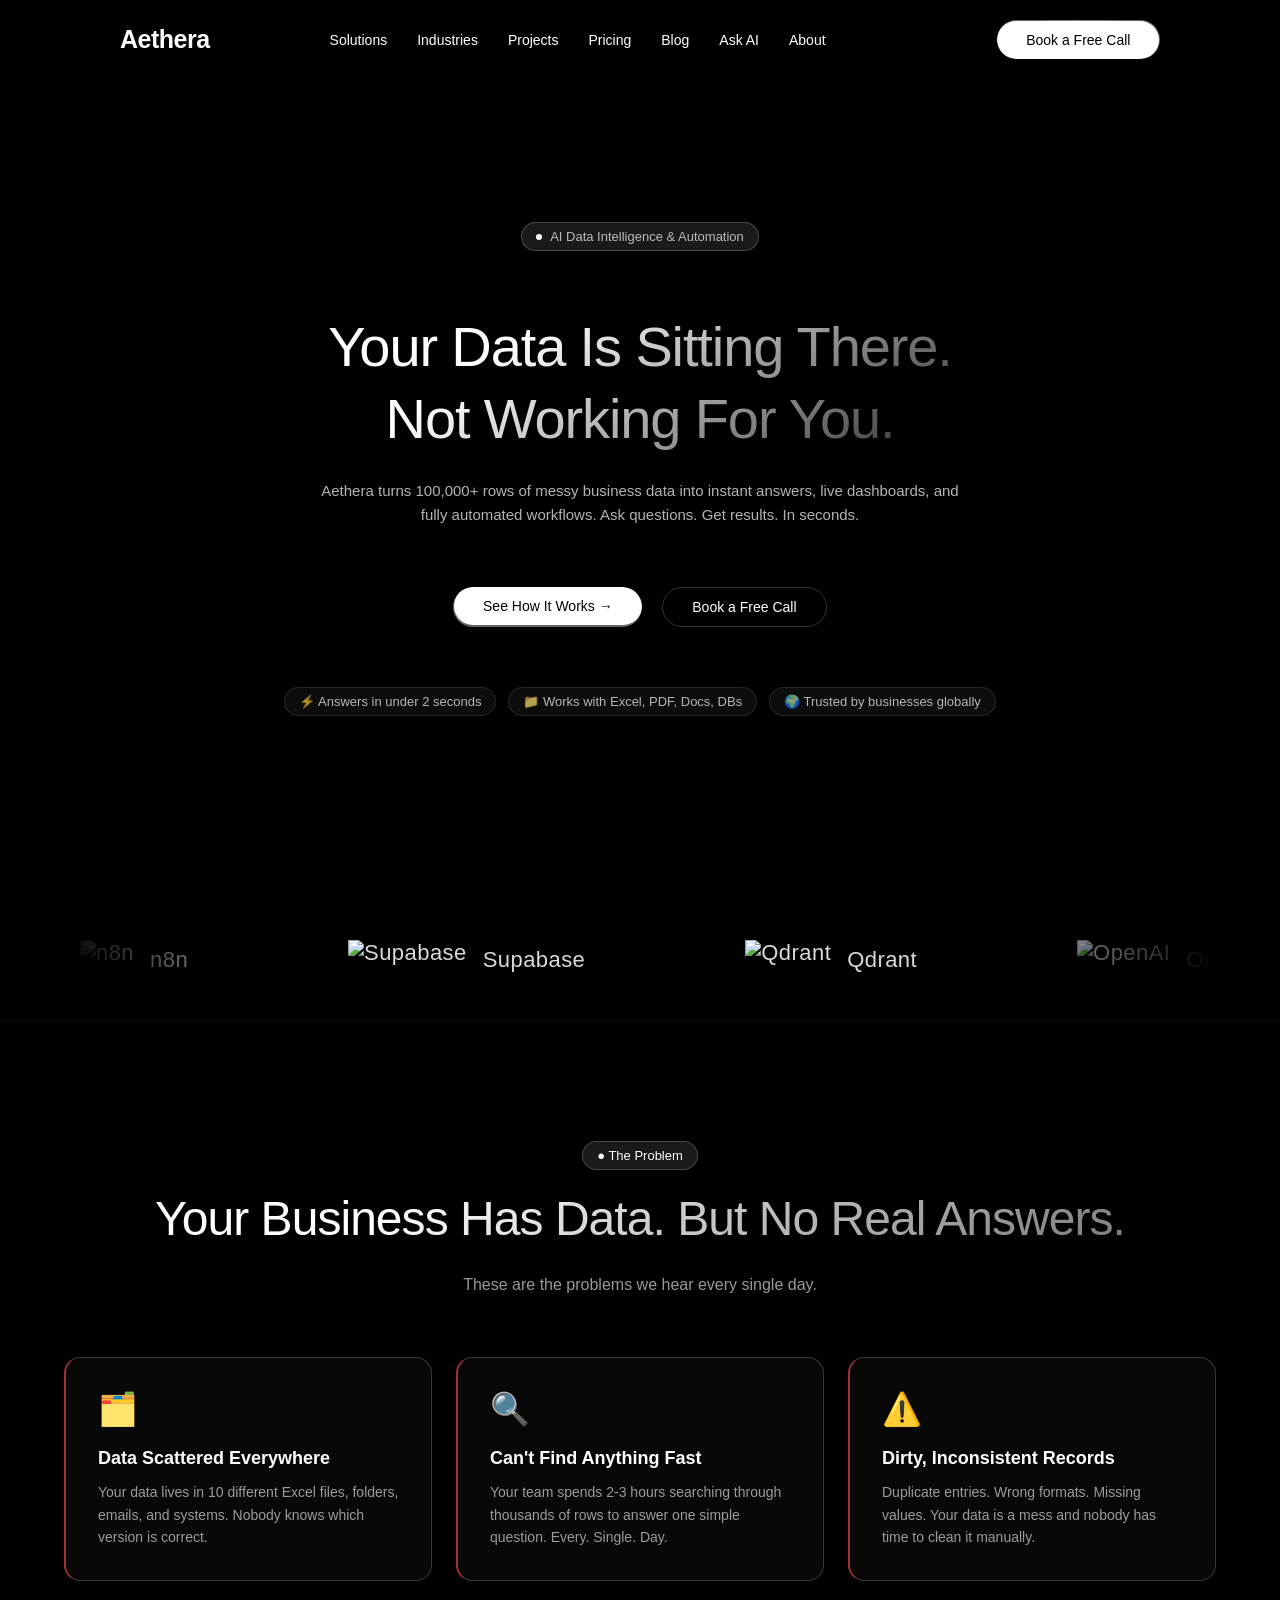
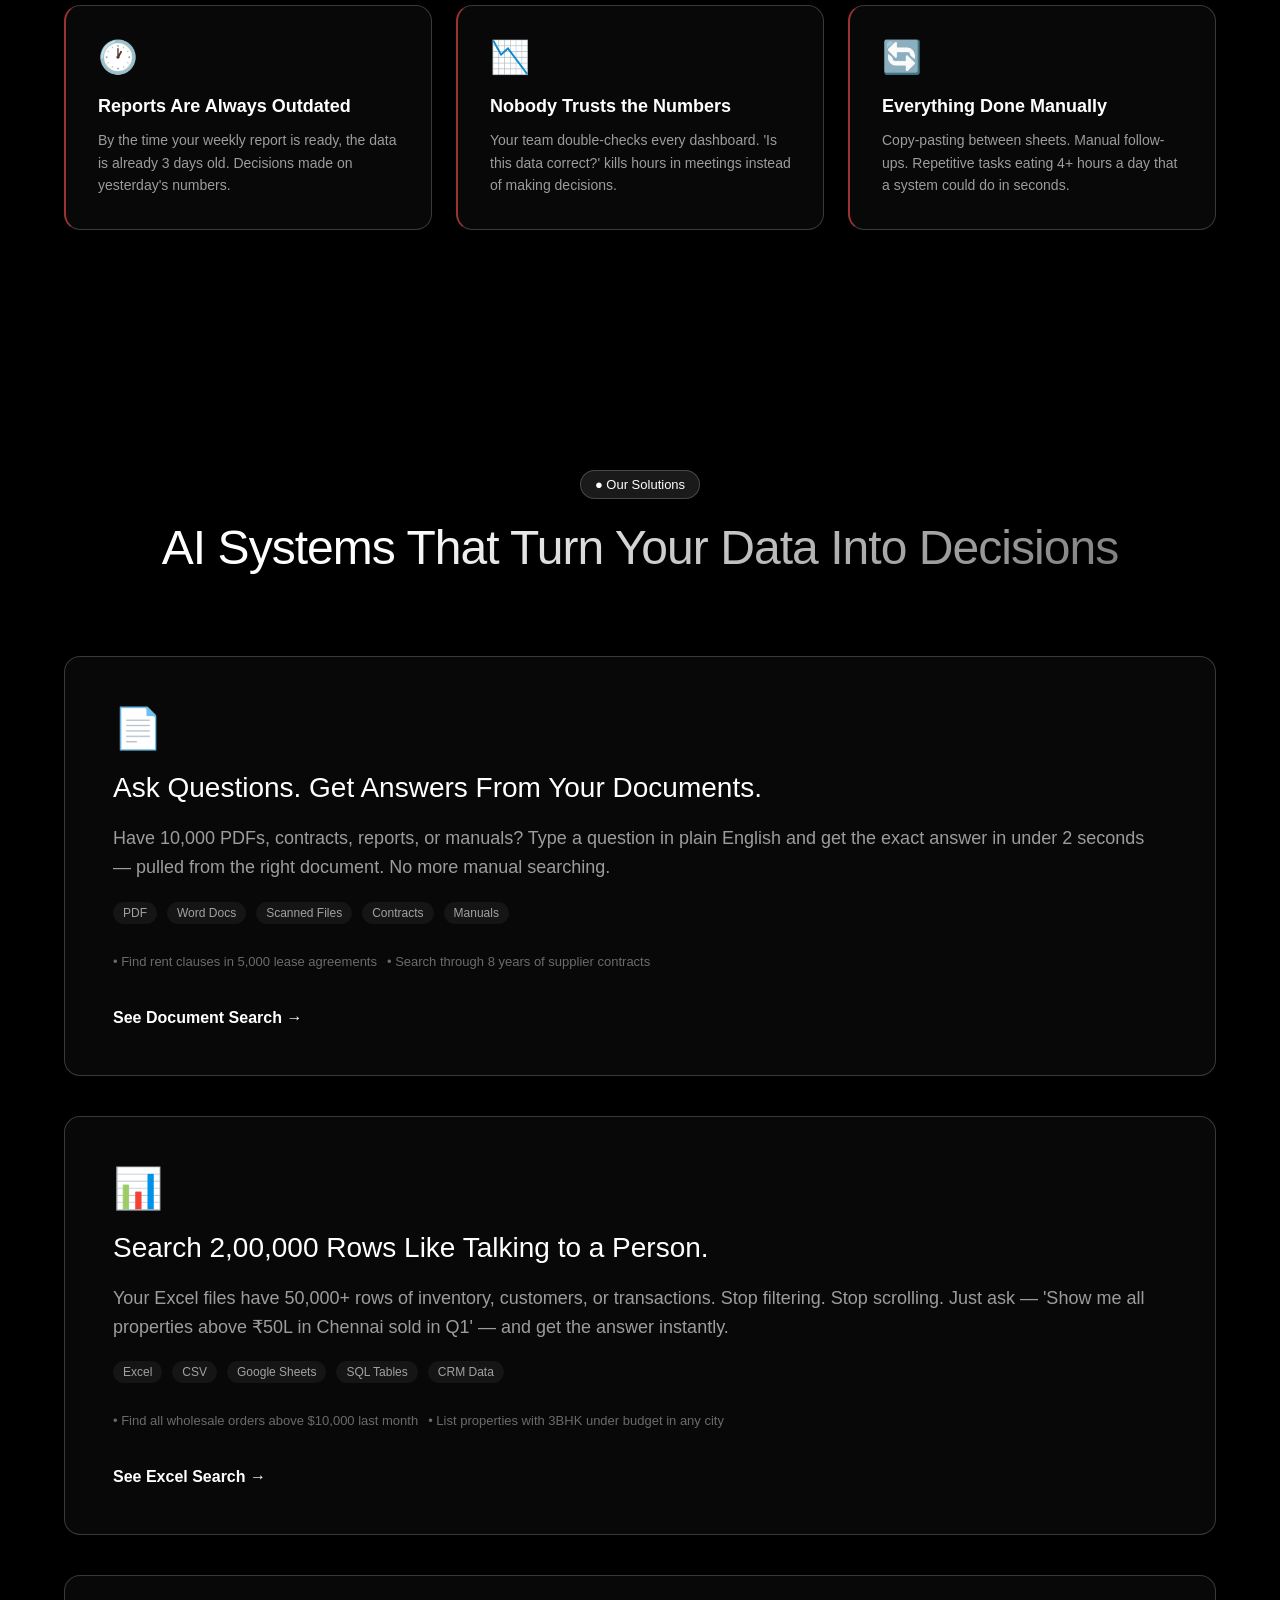
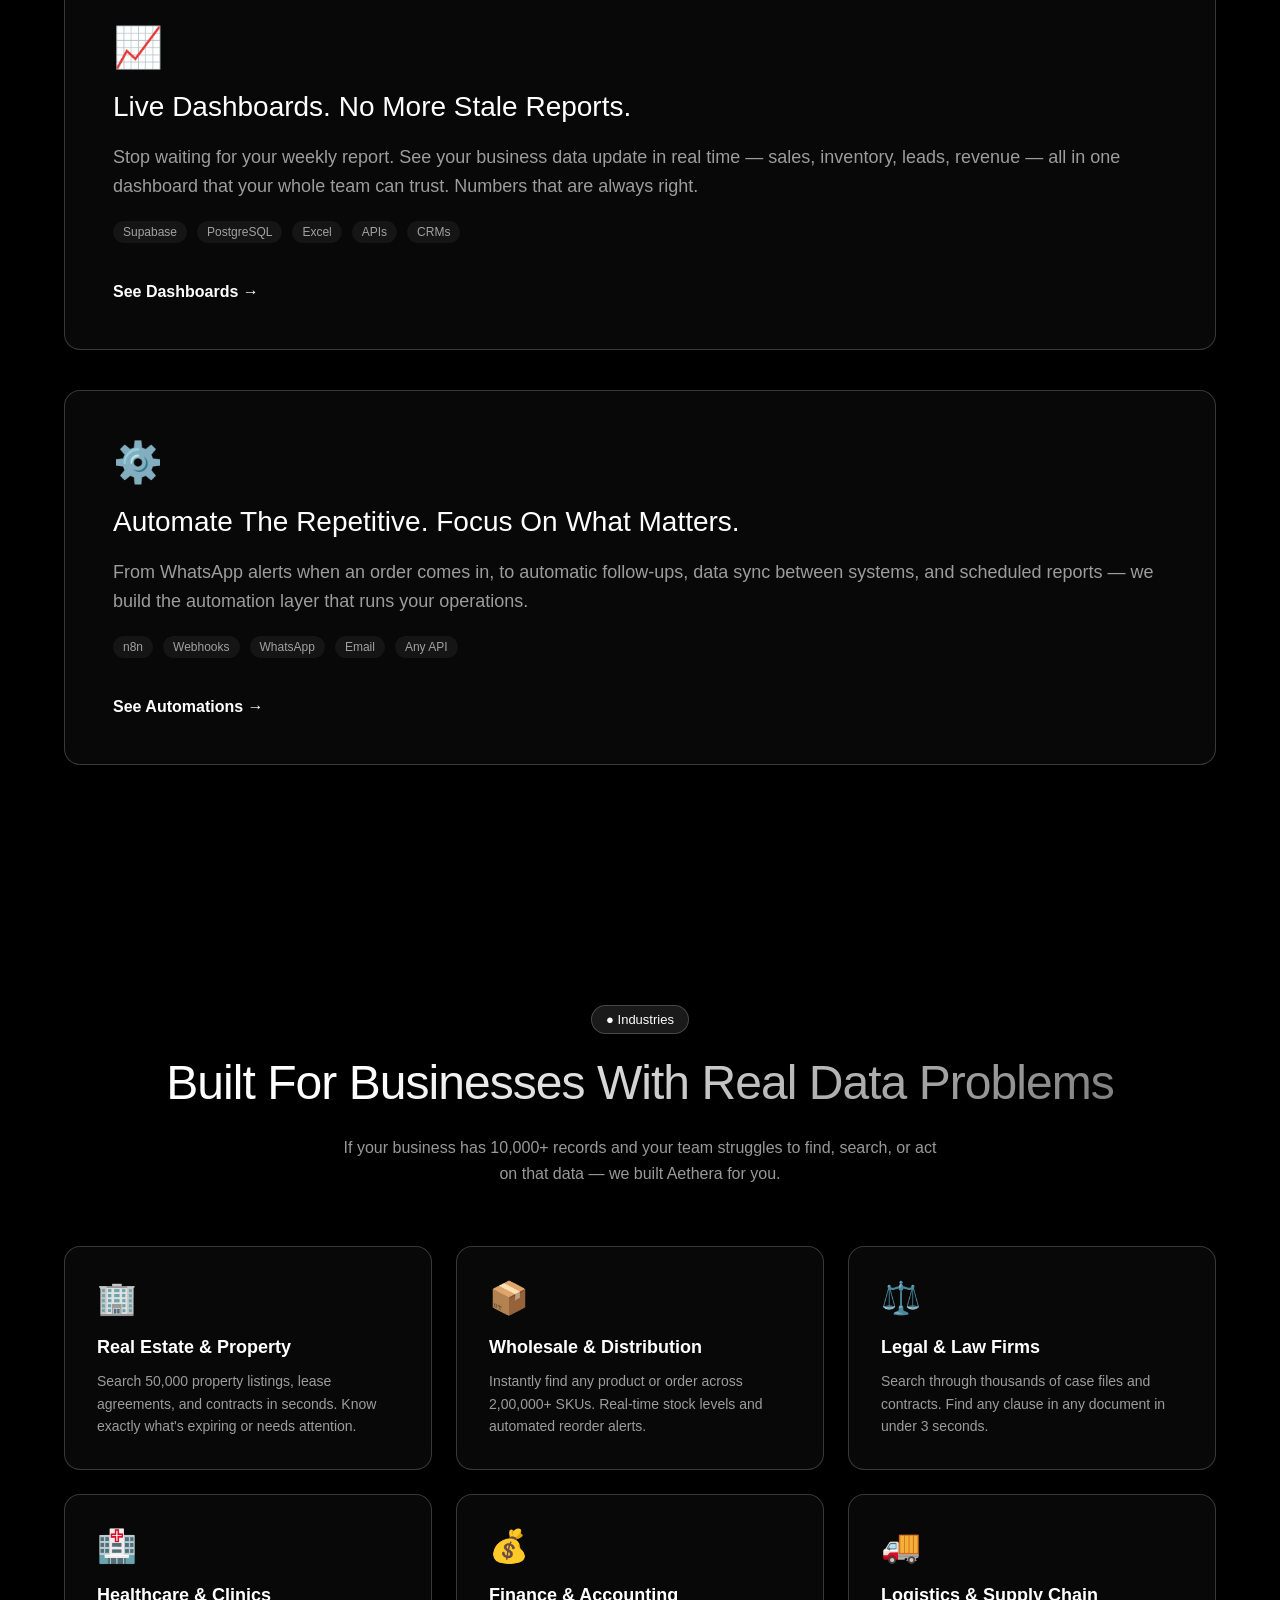
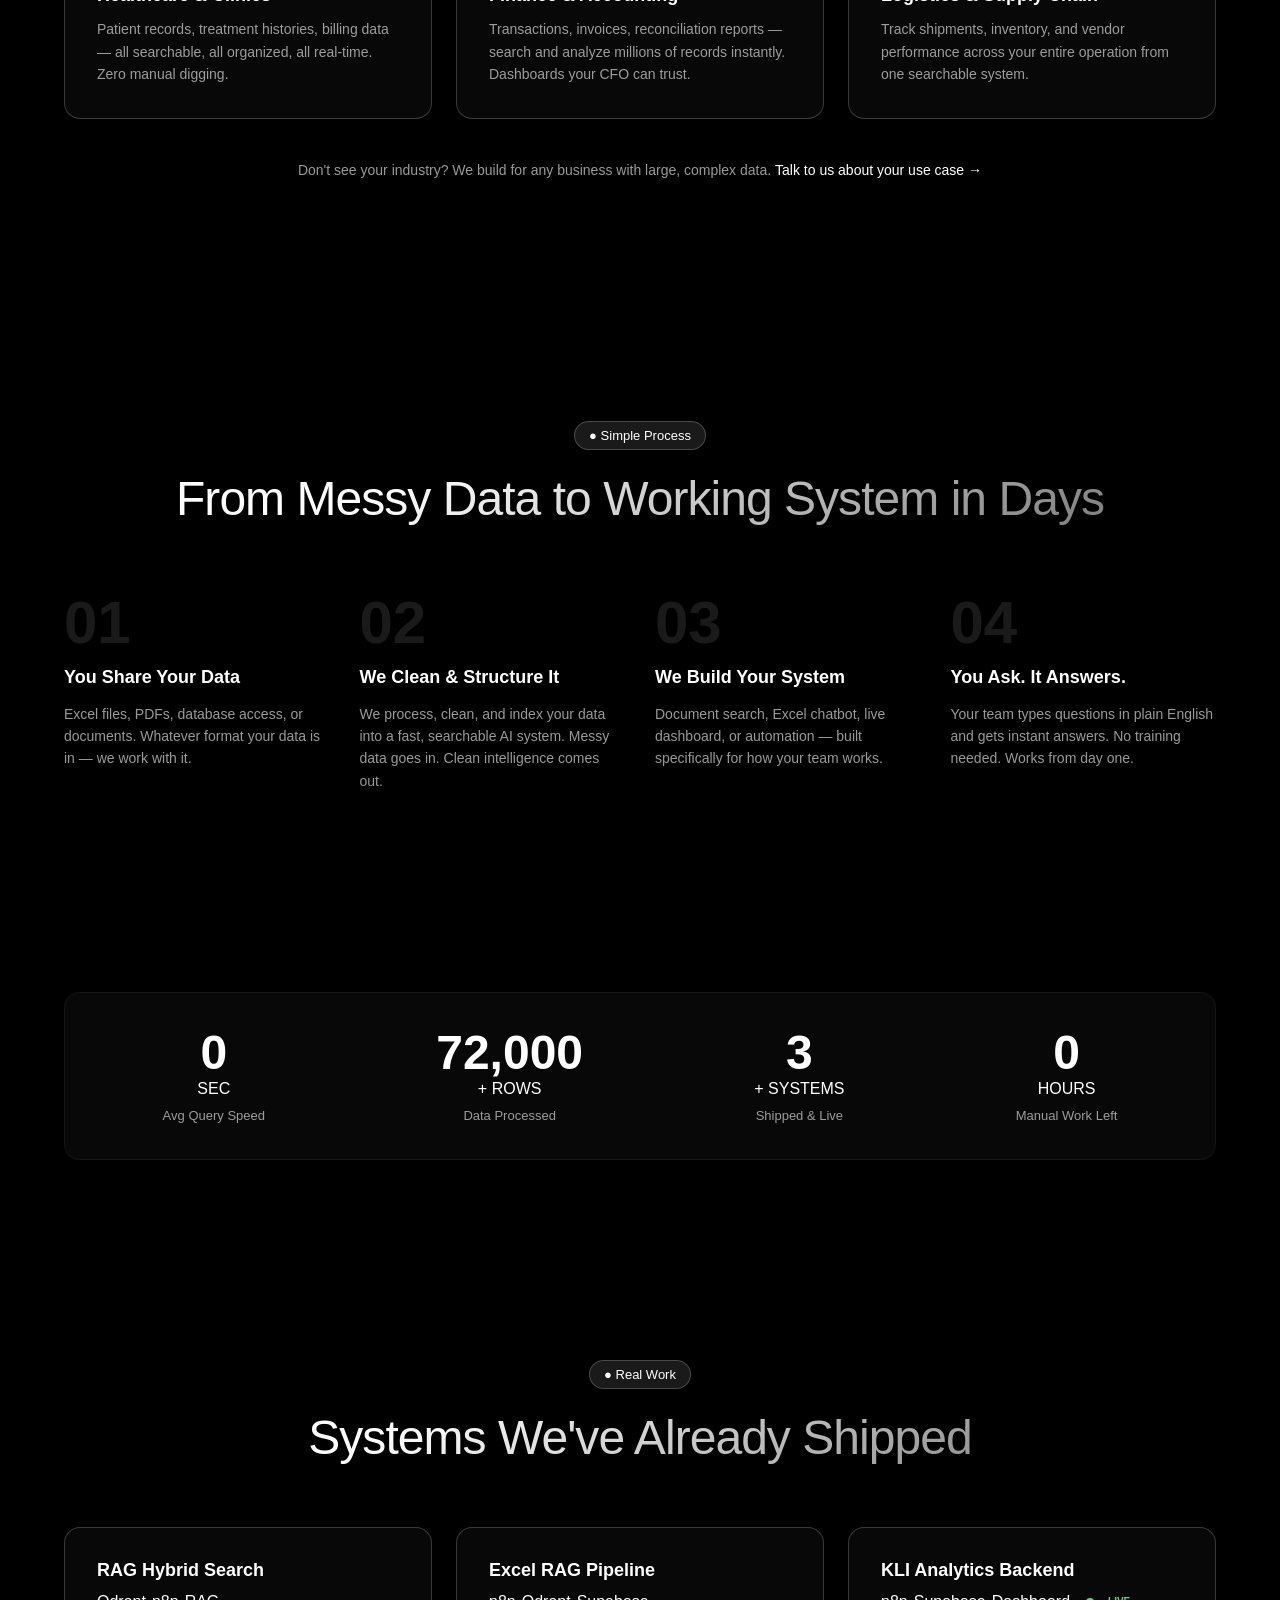
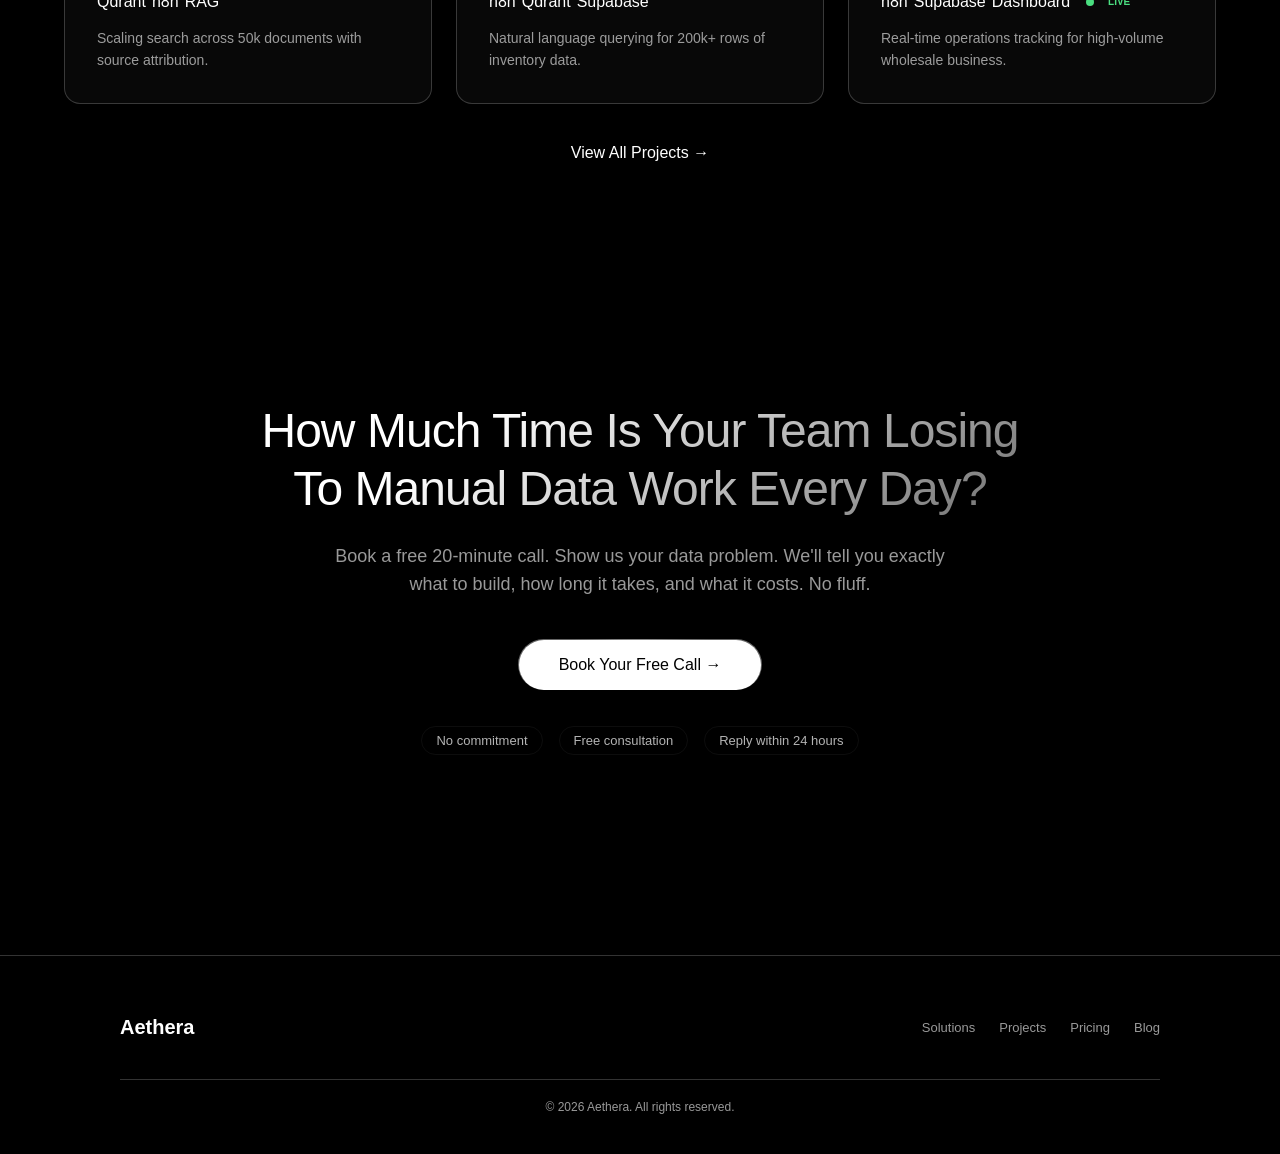
==== commit 6430996e: "Fix tech ticker mobile overflow, clipping, and optimize aesthetic animation" ====
--- a/index.html
+++ b/index.html
@@ -163,33 +163,36 @@
       </div>
     </div>
 
-    <!-- Tech Stack Ticker -->
-    <div class="tech-ticker-wrapper">
-      <div class="tech-ticker-track">
-        <!-- We duplicate the group twice to ensure seamless infinite scroll -->
-        <div class="tech-ticker-group">
-          <div class="tech-item"><img src="https://cdn.simpleicons.org/n8n" alt="n8n"> n8n</div>
-          <div class="tech-item"><img src="https://cdn.simpleicons.org/supabase" alt="Supabase"> Supabase</div>
-          <div class="tech-item"><img src="https://cdn.simpleicons.org/qdrant" alt="Qdrant"> Qdrant</div>
-          <div class="tech-item"><img src="https://cdn.simpleicons.org/openai/10A37F" alt="OpenAI"> OpenAI</div>
-          <div class="tech-item"><img src="https://cdn.simpleicons.org/googlegemini" alt="Gemini"> Gemini</div>
-          <div class="tech-item"><span style="font-size: 26px;">🚀</span> Antigravity</div>
-          <div class="tech-item"><img src="https://cdn.simpleicons.org/anthropic" alt="Claude"> Claude Code</div>
-          <div class="tech-item"><span style="font-size: 26px;">🦙</span> LlamaIndex</div>
-        </div>
-        <div class="tech-ticker-group">
-          <div class="tech-item"><img src="https://cdn.simpleicons.org/n8n" alt="n8n"> n8n</div>
-          <div class="tech-item"><img src="https://cdn.simpleicons.org/supabase" alt="Supabase"> Supabase</div>
-          <div class="tech-item"><img src="https://cdn.simpleicons.org/qdrant" alt="Qdrant"> Qdrant</div>
-          <div class="tech-item"><img src="https://cdn.simpleicons.org/openai/10A37F" alt="OpenAI"> OpenAI</div>
-          <div class="tech-item"><img src="https://cdn.simpleicons.org/googlegemini" alt="Gemini"> Gemini</div>
-          <div class="tech-item"><span style="font-size: 26px;">🚀</span> Antigravity</div>
-          <div class="tech-item"><img src="https://cdn.simpleicons.org/anthropic" alt="Claude"> Claude Code</div>
-          <div class="tech-item"><span style="font-size: 26px;">🦙</span> LlamaIndex</div>
-        </div>
       </div>
     </div>
   </main>
+
+  <!-- Tech Stack Ticker -->
+  <div class="tech-ticker-wrapper">
+    <div class="tech-ticker-track">
+      <!-- We duplicate the group twice to ensure seamless infinite scroll -->
+      <div class="tech-ticker-group">
+        <div class="tech-item"><img src="https://cdn.simpleicons.org/n8n" alt="n8n"> n8n</div>
+        <div class="tech-item"><img src="https://cdn.simpleicons.org/supabase" alt="Supabase"> Supabase</div>
+        <div class="tech-item"><img src="https://cdn.simpleicons.org/qdrant" alt="Qdrant"> Qdrant</div>
+        <div class="tech-item"><img src="https://cdn.simpleicons.org/openai/10a37f" alt="OpenAI"> OpenAI</div>
+        <div class="tech-item"><img src="https://cdn.simpleicons.org/googlegemini" alt="Gemini"> Gemini</div>
+        <div class="tech-item"><span style="font-size: 26px;">🚀</span> Antigravity</div>
+        <div class="tech-item"><img src="https://cdn.simpleicons.org/anthropic" alt="Claude"> Claude Code</div>
+        <div class="tech-item"><span style="font-size: 26px;">🦙</span> LlamaIndex</div>
+      </div>
+      <div class="tech-ticker-group">
+        <div class="tech-item"><img src="https://cdn.simpleicons.org/n8n" alt="n8n"> n8n</div>
+        <div class="tech-item"><img src="https://cdn.simpleicons.org/supabase" alt="Supabase"> Supabase</div>
+        <div class="tech-item"><img src="https://cdn.simpleicons.org/qdrant" alt="Qdrant"> Qdrant</div>
+        <div class="tech-item"><img src="https://cdn.simpleicons.org/openai/10a37f" alt="OpenAI"> OpenAI</div>
+        <div class="tech-item"><img src="https://cdn.simpleicons.org/googlegemini" alt="Gemini"> Gemini</div>
+        <div class="tech-item"><span style="font-size: 26px;">🚀</span> Antigravity</div>
+        <div class="tech-item"><img src="https://cdn.simpleicons.org/anthropic" alt="Claude"> Claude Code</div>
+        <div class="tech-item"><span style="font-size: 26px;">🦙</span> LlamaIndex</div>
+      </div>
+    </div>
+  </div>
 
   <!-- PAIN POINTS SECTION -->
   <section class="w3-container reveal" style="padding: 120px 24px; text-align: center;">
--- a/css/landing.css
+++ b/css/landing.css
@@ -231,12 +231,12 @@
    ============================================================ */
 .tech-ticker-wrapper {
   position: relative;
-  margin-top: auto; /* Pushes ticker to the bottom of the flex container */
   width: 100%;
-  padding: 30px 0;
-  background: transparent;
+  padding: 40px 0;
+  background: #000; /* Solid background since it's now outside hero */
   overflow: hidden;
   z-index: 10;
+  border-bottom: 1px solid rgba(255,255,255,0.05);
 }
 
 .tech-ticker-wrapper::before,
@@ -244,7 +244,7 @@
   content: "";
   position: absolute;
   top: 0;
-  width: 20%;
+  width: 25%;
   height: 100%;
   pointer-events: none;
   z-index: 2;
@@ -252,18 +252,18 @@
 
 .tech-ticker-wrapper::before {
   left: 0;
-  background: linear-gradient(to right, #000 0%, transparent 100%);
+  background: linear-gradient(to right, #000 20%, transparent 100%);
 }
 
 .tech-ticker-wrapper::after {
   right: 0;
-  background: linear-gradient(to left, #000 0%, transparent 100%);
+  background: linear-gradient(to left, #000 20%, transparent 100%);
 }
 
 .tech-ticker-track {
   display: flex;
   width: max-content;
-  animation: tech-scroll 30s linear infinite;
+  animation: tech-scroll 60s linear infinite; /* Much slower, majestic float */
   align-items: center;
 }
 
@@ -275,19 +275,22 @@
   display: flex;
   align-items: center;
   gap: 16px;
-  padding: 0 60px;
-  color: rgba(255, 255, 255, 0.8);
-  font-size: 20px;
+  padding: 0 80px;
+  color: rgba(255, 255, 255, 0.85);
+  font-size: 22px;
   font-weight: 500;
   letter-spacing: 0.02em;
-  transition: transform 0.3s ease;
+  transition: transform 0.4s cubic-bezier(0.175, 0.885, 0.32, 1.275), color 0.3s;
   white-space: nowrap;
+  flex-shrink: 0;
 }
 
 .tech-item img {
-  height: 36px;
+  display: block;
+  height: 40px;
   width: auto;
-  transition: transform 0.3s ease;
+  object-fit: contain;
+  transition: transform 0.4s cubic-bezier(0.175, 0.885, 0.32, 1.275);
 }
 
 .tech-item:hover {
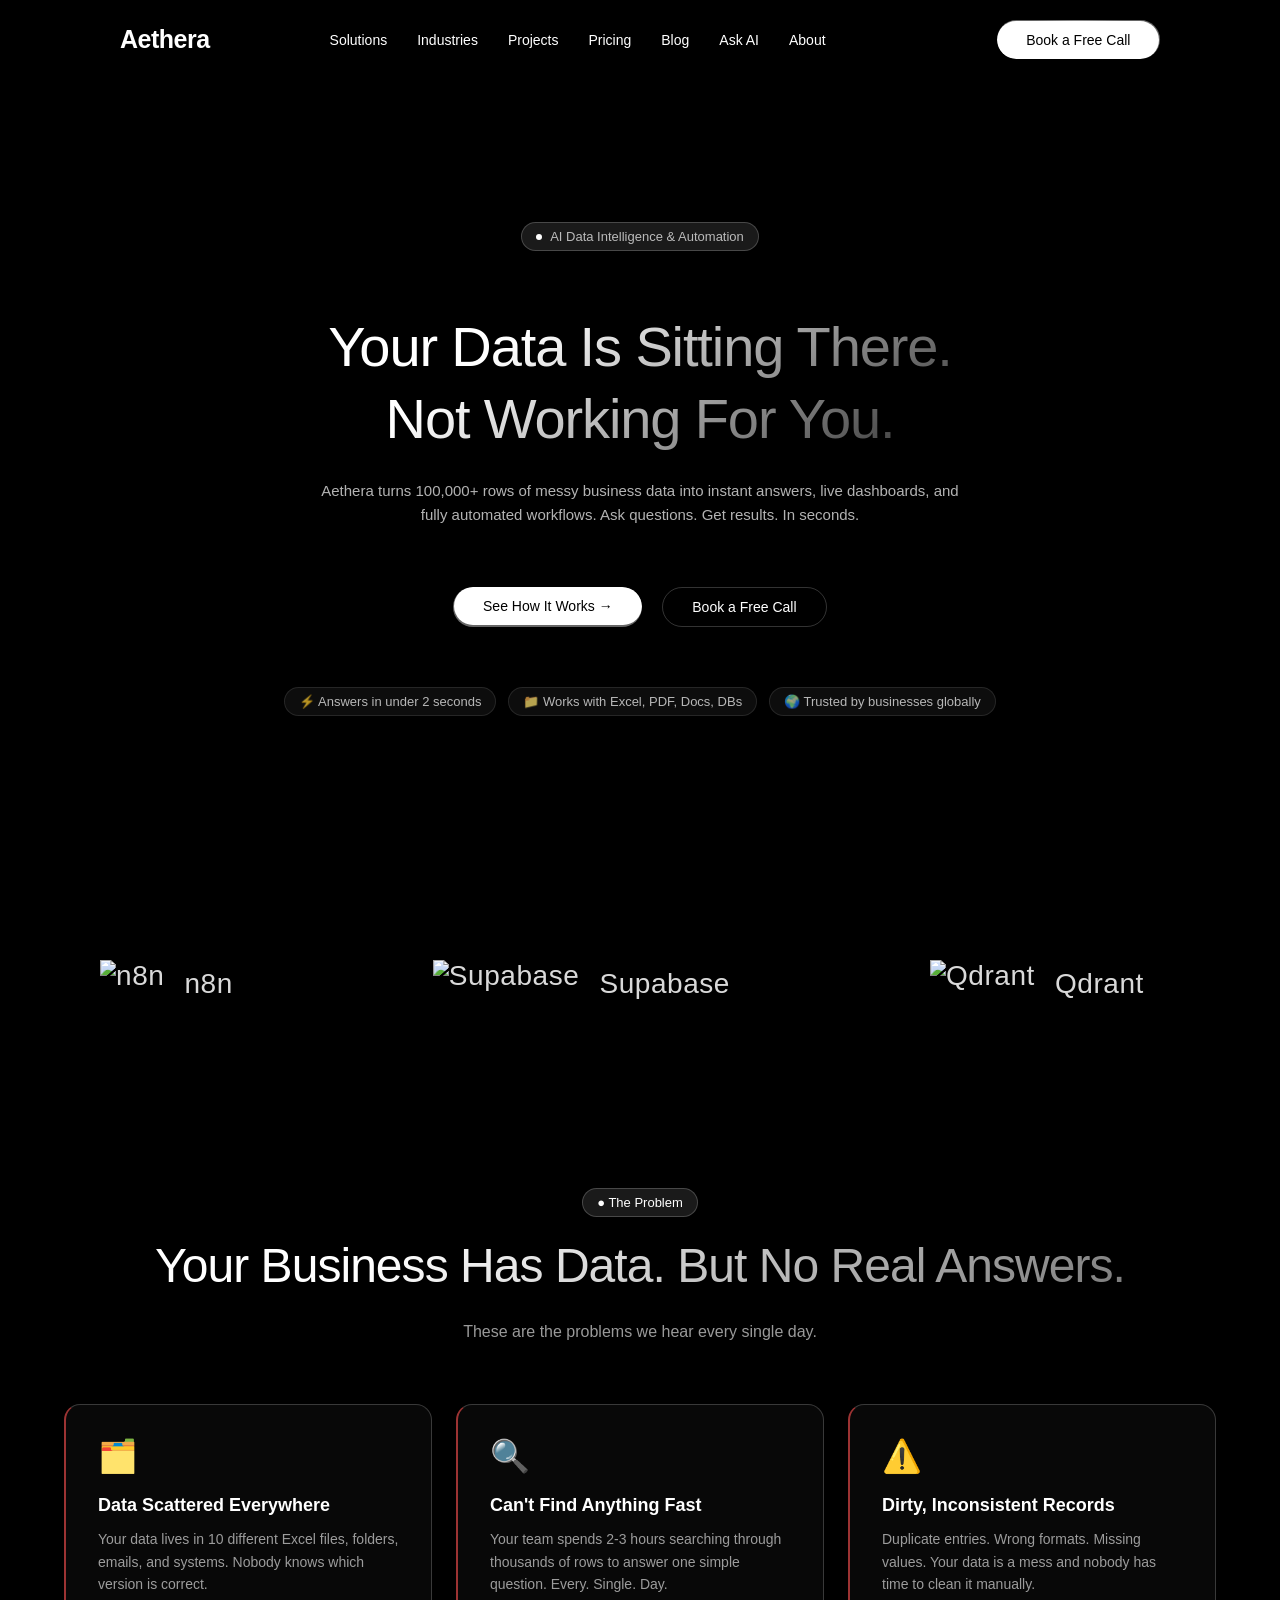
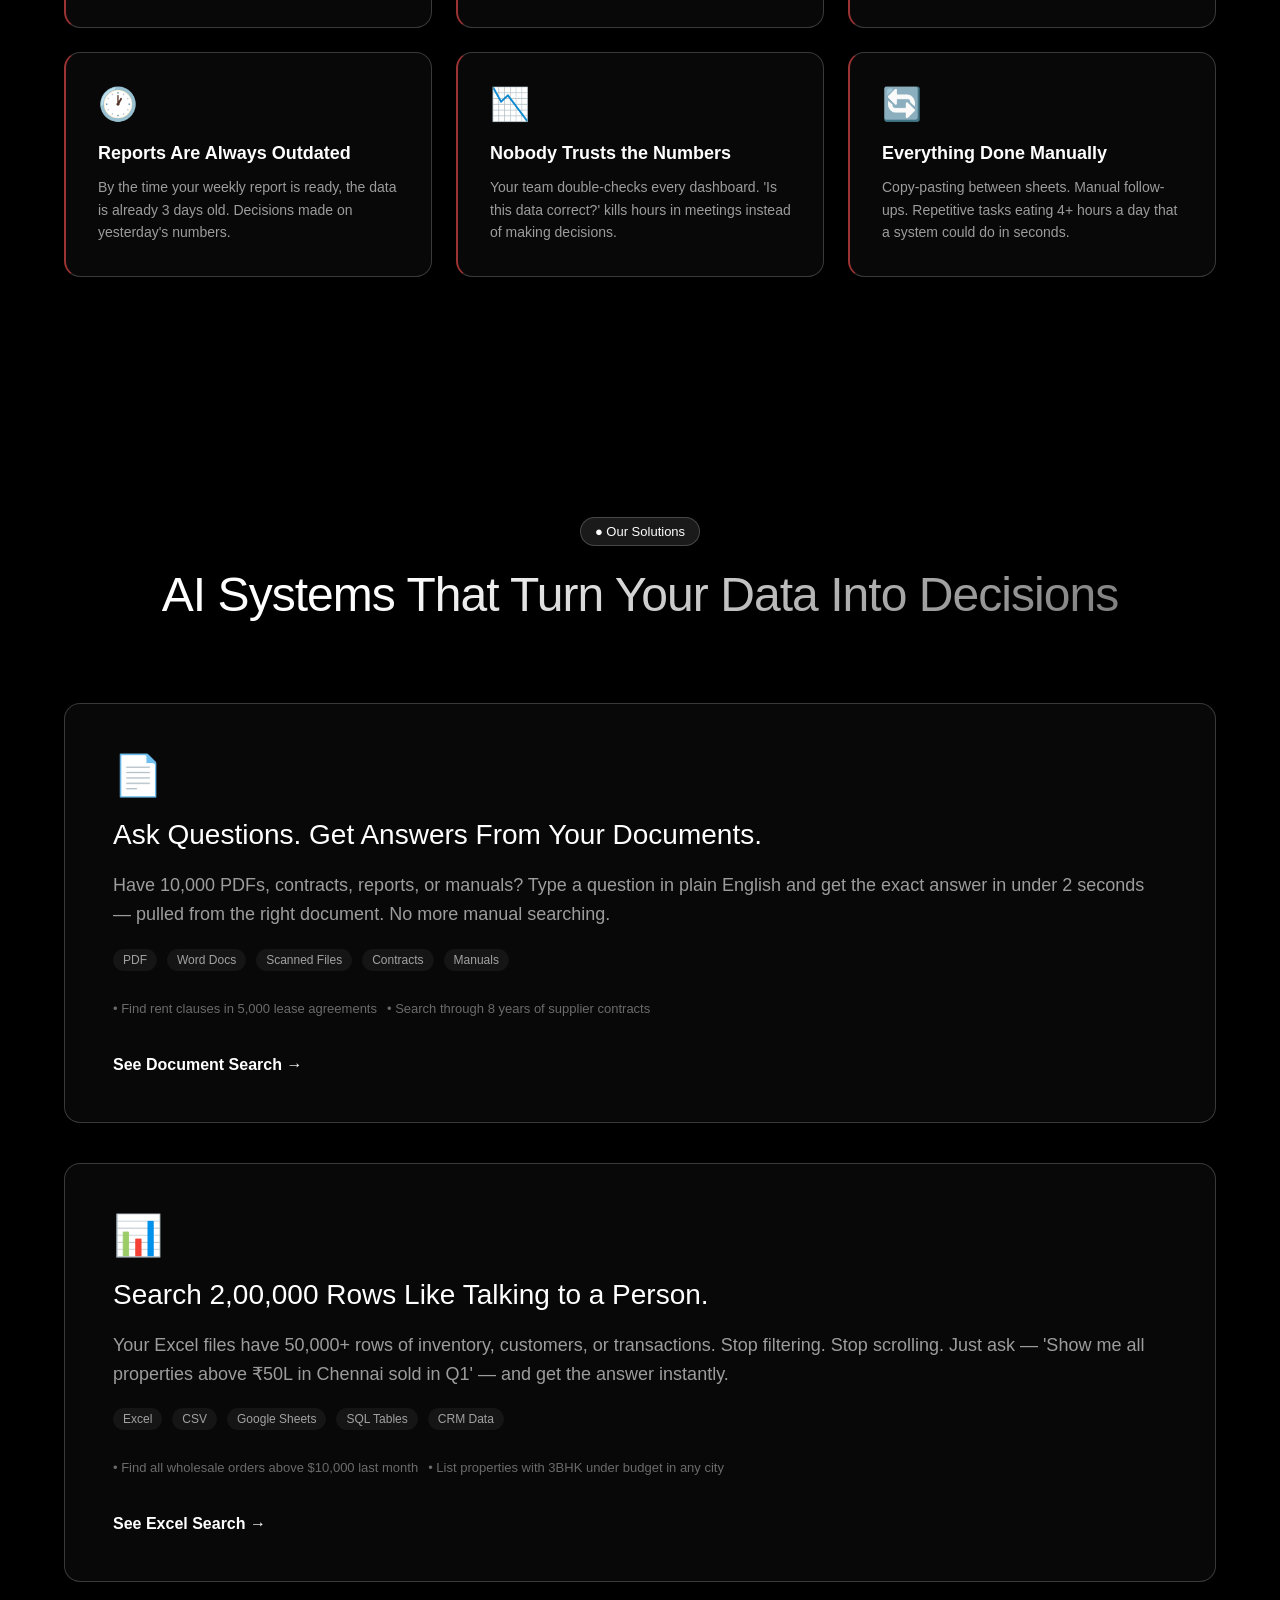
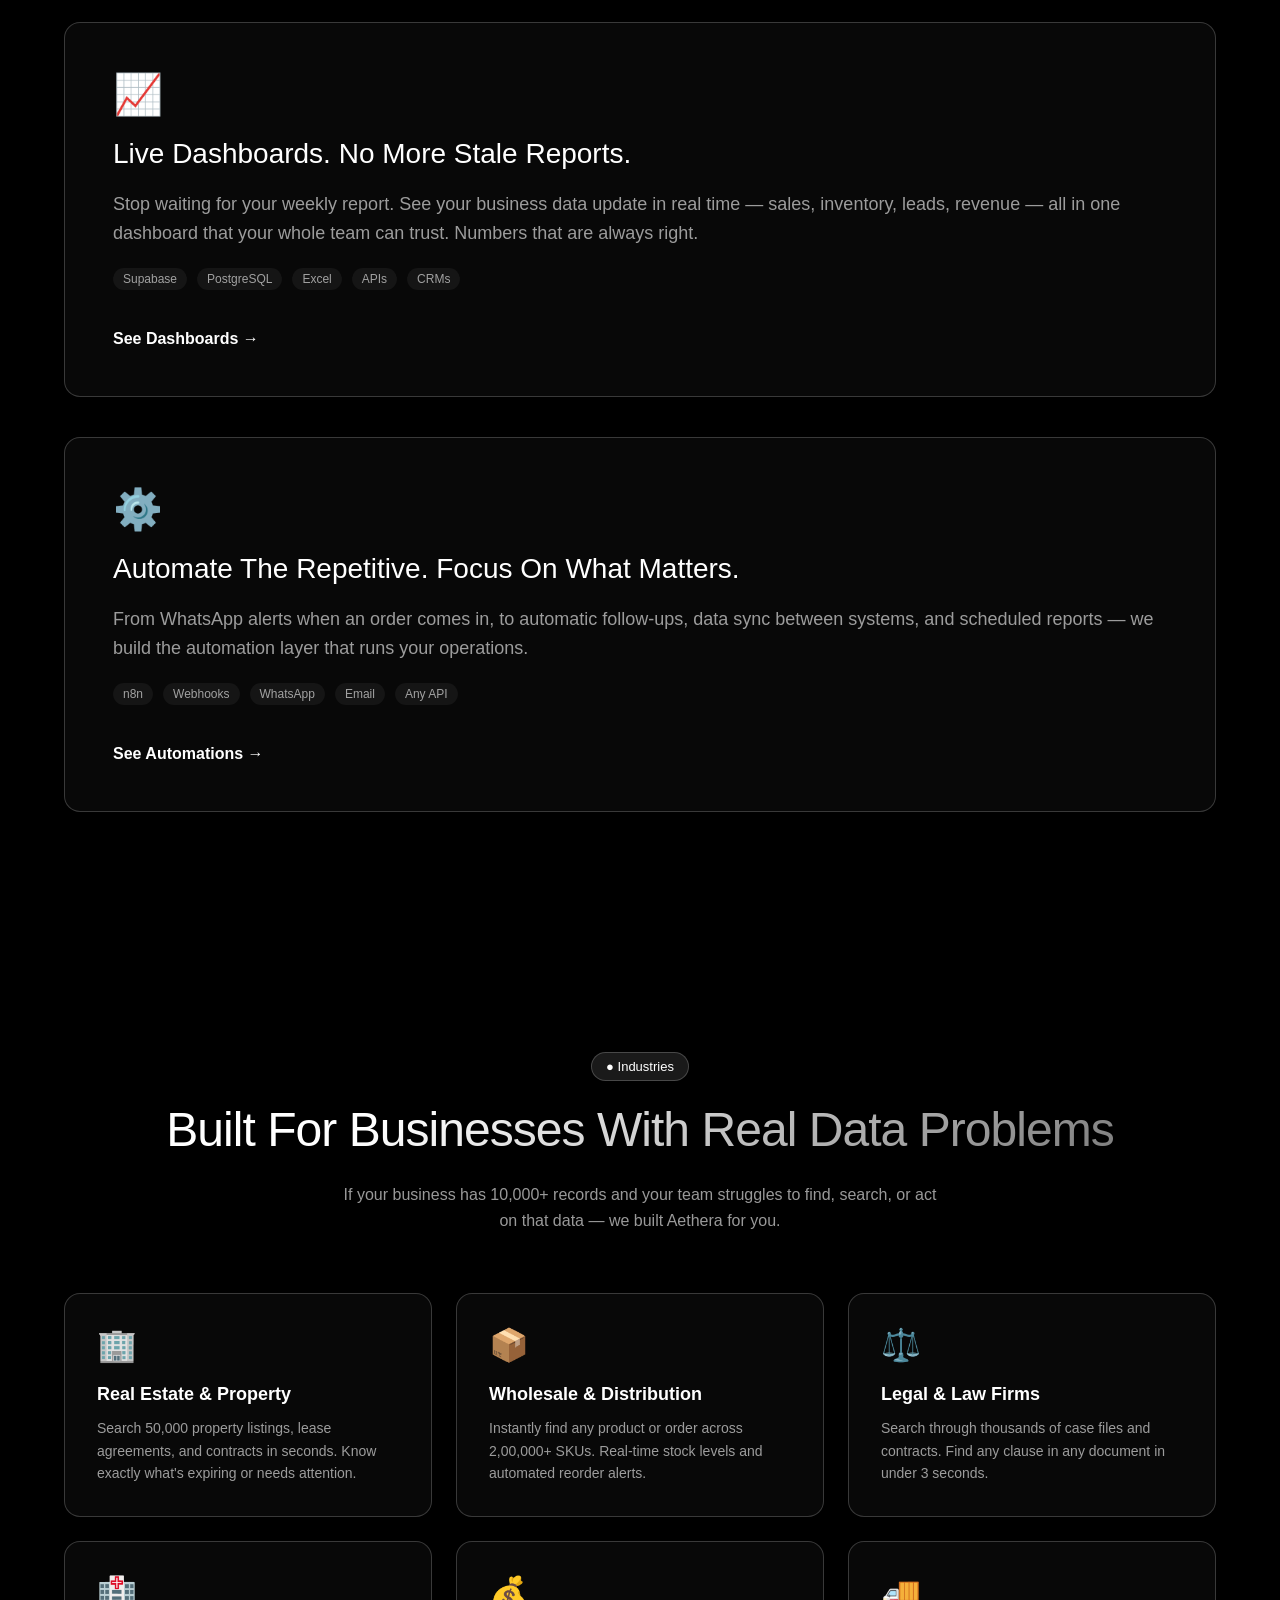
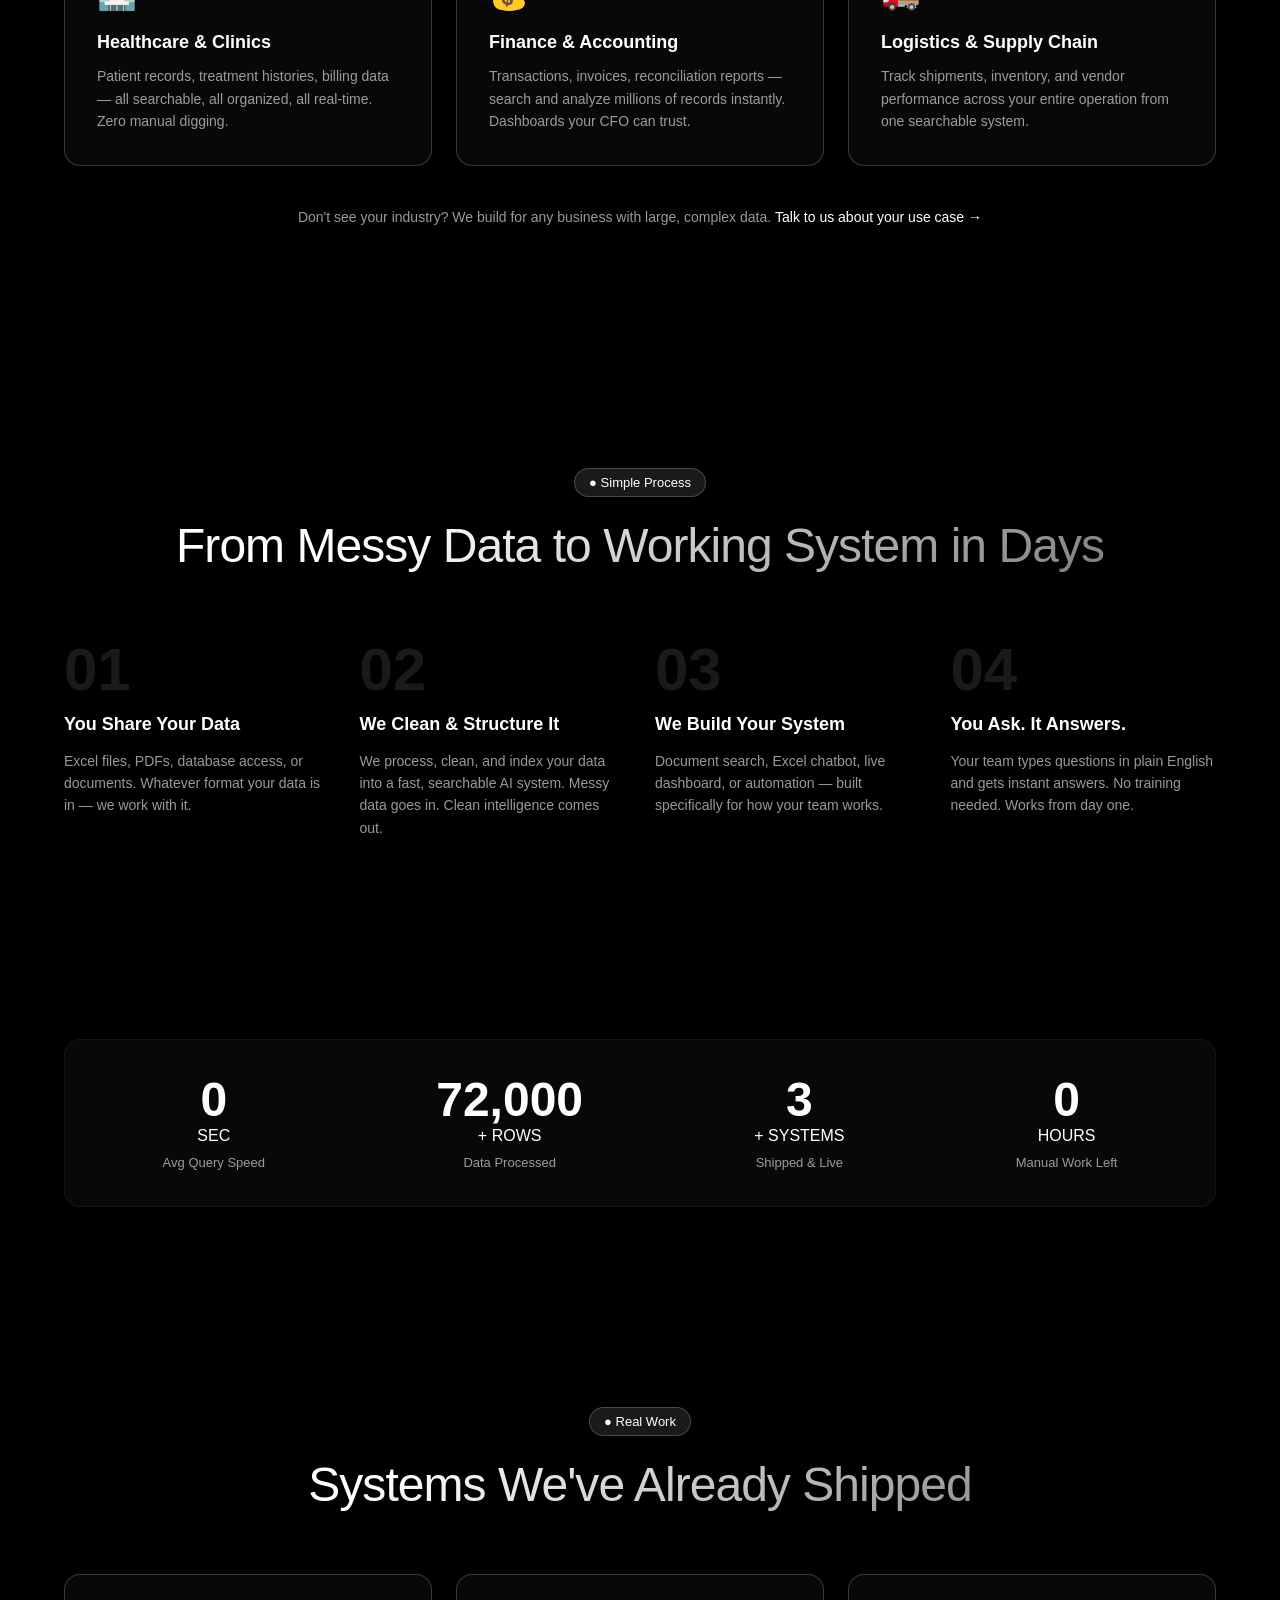
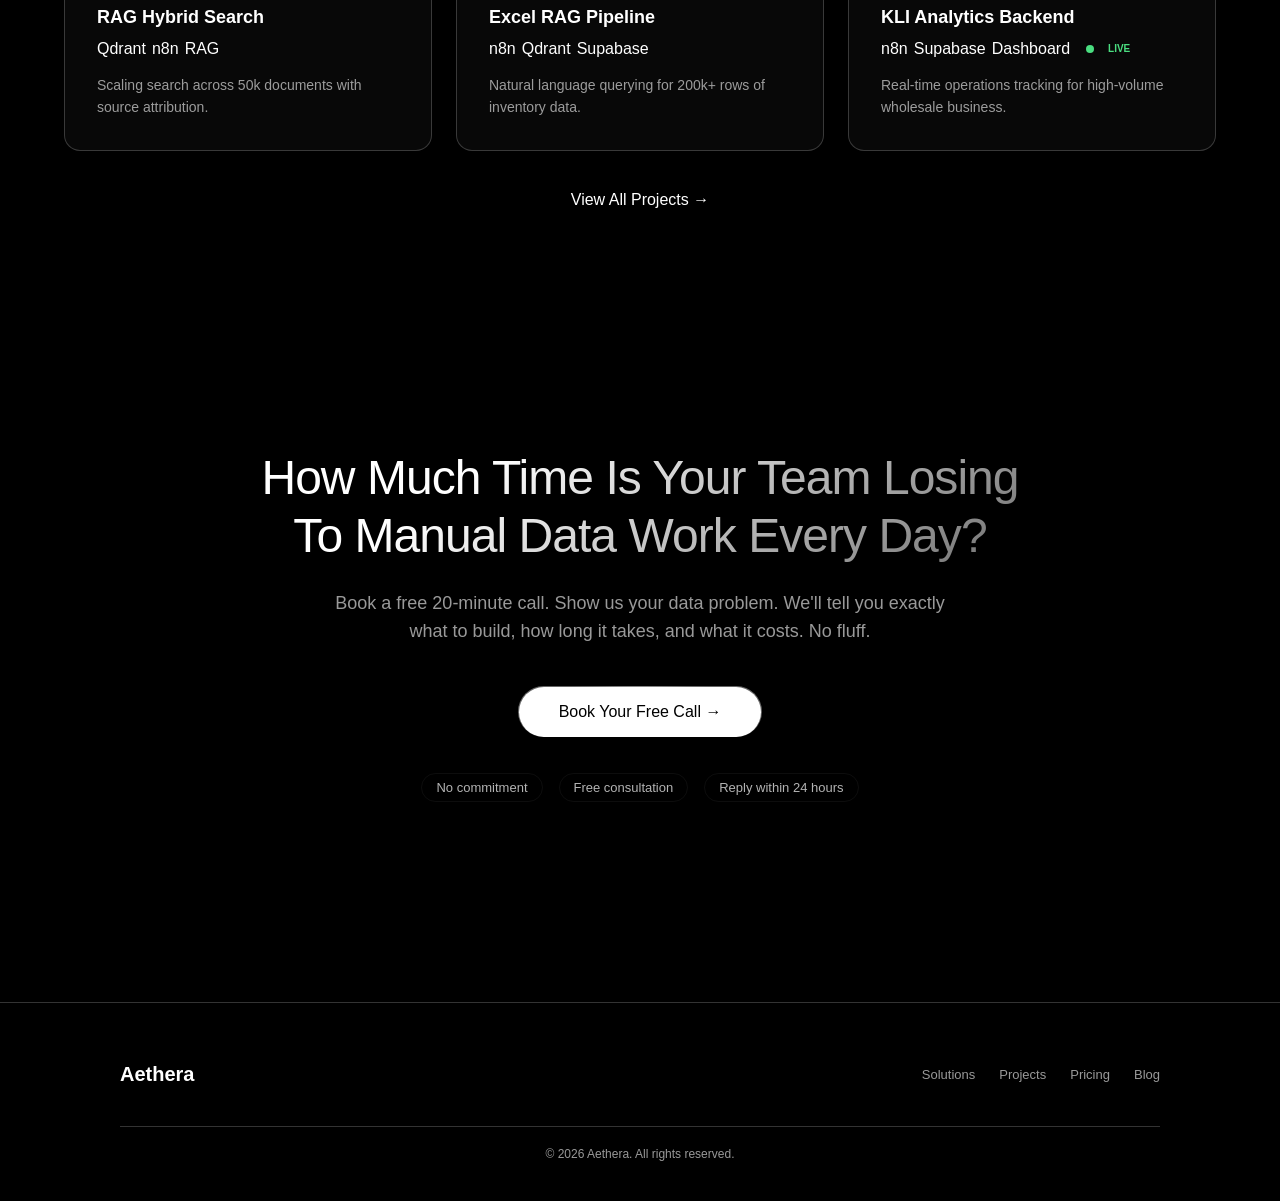
==== commit 4e9f4272: "Increase tech ticker dimensions, embed inline OpenAI SVG to fix loading failures, and remove border/" ====
--- a/index.html
+++ b/index.html
@@ -175,7 +175,7 @@
         <div class="tech-item"><img src="https://cdn.simpleicons.org/n8n" alt="n8n"> n8n</div>
         <div class="tech-item"><img src="https://cdn.simpleicons.org/supabase" alt="Supabase"> Supabase</div>
         <div class="tech-item"><img src="https://cdn.simpleicons.org/qdrant" alt="Qdrant"> Qdrant</div>
-        <div class="tech-item"><img src="https://cdn.simpleicons.org/openai/10a37f" alt="OpenAI"> OpenAI</div>
+        <div class="tech-item"><svg viewBox="0 0 24 24" style="height: 48px; width: auto; object-fit: contain; transition: transform 0.4s cubic-bezier(0.175, 0.885, 0.32, 1.275);" fill="#10A37F" xmlns="http://www.w3.org/2000/svg"><path d="M22.2819 9.8211a5.9847 5.9847 0 0 0-.5157-4.9108 6.0462 6.0462 0 0 0-6.5098-2.9A6.0651 6.0651 0 0 0 4.9807 4.1818a5.9847 5.9847 0 0 0-3.9977 2.9 6.0462 6.0462 0 0 0 .7427 7.0966 5.98 5.98 0 0 0 .511 4.9107 6.051 6.051 0 0 0 6.5146 2.9001A5.9847 5.9847 0 0 0 13.2599 24a6.0557 6.0557 0 0 0 5.7718-4.2058 5.9894 5.9894 0 0 0 3.9977-2.9001 6.0557 6.0557 0 0 0-.7475-7.073zm-9.022 12.6081a4.4755 4.4755 0 0 1-2.8764-1.0408l.1419-.0804 4.7783-2.7582a.7948.7948 0 0 0 .3927-.6813v-6.7369l2.02 1.1686a.071.071 0 0 1 .038.052v5.5826a4.504 4.504 0 0 1-4.4945 4.4944zm-9.6607-4.1254a4.4708 4.4708 0 0 1-.5346-3.0137l.142.0852 4.783 2.7582a.7712.7712 0 0 0 .7806 0l5.8428-3.3685v2.3324a.0804.0804 0 0 1-.0332.0615L9.74 19.9502a4.4992 4.4992 0 0 1-6.1408-1.6464zM2.3408 7.8956a4.485 4.485 0 0 1 2.3655-1.9728V11.6a.7664.7664 0 0 0 .3879.6765l5.8144 3.3543-2.0201 1.1685a.0757.0757 0 0 1-.071 0l-4.8303-2.7865A4.504 4.504 0 0 1 2.3408 7.8956zm16.0993 3.8558L12.5973 8.3829v-2.3323a.0757.0757 0 0 1 .0332-.0615l4.8303-2.7866a4.4992 4.4992 0 0 1 6.1408 1.6464 4.4708 4.4708 0 0 1 .5346 3.0137l-.1416-.0852-4.783-2.7582a.7712.7712 0 0 0-.7806 0l-5.8428 3.3685v2.3323zm2.0107-3.0231l-4.802-2.763a.7948.7948 0 0 0-.3927-.6813V.4816a.071.071 0 0 1-.038-.052v-5.5826A4.504 4.504 0 0 1 20.4508 1.05z" /></svg> OpenAI</div>
         <div class="tech-item"><img src="https://cdn.simpleicons.org/googlegemini" alt="Gemini"> Gemini</div>
         <div class="tech-item"><span style="font-size: 26px;">🚀</span> Antigravity</div>
         <div class="tech-item"><img src="https://cdn.simpleicons.org/anthropic" alt="Claude"> Claude Code</div>
@@ -185,7 +185,7 @@
         <div class="tech-item"><img src="https://cdn.simpleicons.org/n8n" alt="n8n"> n8n</div>
         <div class="tech-item"><img src="https://cdn.simpleicons.org/supabase" alt="Supabase"> Supabase</div>
         <div class="tech-item"><img src="https://cdn.simpleicons.org/qdrant" alt="Qdrant"> Qdrant</div>
-        <div class="tech-item"><img src="https://cdn.simpleicons.org/openai/10a37f" alt="OpenAI"> OpenAI</div>
+        <div class="tech-item"><svg viewBox="0 0 24 24" style="height: 48px; width: auto; object-fit: contain; transition: transform 0.4s cubic-bezier(0.175, 0.885, 0.32, 1.275);" fill="#10A37F" xmlns="http://www.w3.org/2000/svg"><path d="M22.2819 9.8211a5.9847 5.9847 0 0 0-.5157-4.9108 6.0462 6.0462 0 0 0-6.5098-2.9A6.0651 6.0651 0 0 0 4.9807 4.1818a5.9847 5.9847 0 0 0-3.9977 2.9 6.0462 6.0462 0 0 0 .7427 7.0966 5.98 5.98 0 0 0 .511 4.9107 6.051 6.051 0 0 0 6.5146 2.9001A5.9847 5.9847 0 0 0 13.2599 24a6.0557 6.0557 0 0 0 5.7718-4.2058 5.9894 5.9894 0 0 0 3.9977-2.9001 6.0557 6.0557 0 0 0-.7475-7.073zm-9.022 12.6081a4.4755 4.4755 0 0 1-2.8764-1.0408l.1419-.0804 4.7783-2.7582a.7948.7948 0 0 0 .3927-.6813v-6.7369l2.02 1.1686a.071.071 0 0 1 .038.052v5.5826a4.504 4.504 0 0 1-4.4945 4.4944zm-9.6607-4.1254a4.4708 4.4708 0 0 1-.5346-3.0137l.142.0852 4.783 2.7582a.7712.7712 0 0 0 .7806 0l5.8428-3.3685v2.3324a.0804.0804 0 0 1-.0332.0615L9.74 19.9502a4.4992 4.4992 0 0 1-6.1408-1.6464zM2.3408 7.8956a4.485 4.485 0 0 1 2.3655-1.9728V11.6a.7664.7664 0 0 0 .3879.6765l5.8144 3.3543-2.0201 1.1685a.0757.0757 0 0 1-.071 0l-4.8303-2.7865A4.504 4.504 0 0 1 2.3408 7.8956zm16.0993 3.8558L12.5973 8.3829v-2.3323a.0757.0757 0 0 1 .0332-.0615l4.8303-2.7866a4.4992 4.4992 0 0 1 6.1408 1.6464 4.4708 4.4708 0 0 1 .5346 3.0137l-.1416-.0852-4.783-2.7582a.7712.7712 0 0 0-.7806 0l-5.8428 3.3685v2.3323zm2.0107-3.0231l-4.802-2.763a.7948.7948 0 0 0-.3927-.6813V.4816a.071.071 0 0 1-.038-.052v-5.5826A4.504 4.504 0 0 1 20.4508 1.05z" /></svg> OpenAI</div>
         <div class="tech-item"><img src="https://cdn.simpleicons.org/googlegemini" alt="Gemini"> Gemini</div>
         <div class="tech-item"><span style="font-size: 26px;">🚀</span> Antigravity</div>
         <div class="tech-item"><img src="https://cdn.simpleicons.org/anthropic" alt="Claude"> Claude Code</div>
--- a/css/landing.css
+++ b/css/landing.css
@@ -232,38 +232,16 @@
 .tech-ticker-wrapper {
   position: relative;
   width: 100%;
-  padding: 40px 0;
-  background: #000; /* Solid background since it's now outside hero */
+  padding: 60px 0;
+  background: #000;
   overflow: hidden;
   z-index: 10;
-  border-bottom: 1px solid rgba(255,255,255,0.05);
-}
-
-.tech-ticker-wrapper::before,
-.tech-ticker-wrapper::after {
-  content: "";
-  position: absolute;
-  top: 0;
-  width: 25%;
-  height: 100%;
-  pointer-events: none;
-  z-index: 2;
-}
-
-.tech-ticker-wrapper::before {
-  left: 0;
-  background: linear-gradient(to right, #000 20%, transparent 100%);
-}
-
-.tech-ticker-wrapper::after {
-  right: 0;
-  background: linear-gradient(to left, #000 20%, transparent 100%);
 }
 
 .tech-ticker-track {
   display: flex;
   width: max-content;
-  animation: tech-scroll 60s linear infinite; /* Much slower, majestic float */
+  animation: tech-scroll 60s linear infinite;
   align-items: center;
 }
 
@@ -274,10 +252,10 @@
 .tech-item {
   display: flex;
   align-items: center;
-  gap: 16px;
-  padding: 0 80px;
+  gap: 20px;
+  padding: 0 100px;
   color: rgba(255, 255, 255, 0.85);
-  font-size: 22px;
+  font-size: 28px;
   font-weight: 500;
   letter-spacing: 0.02em;
   transition: transform 0.4s cubic-bezier(0.175, 0.885, 0.32, 1.275), color 0.3s;
@@ -287,7 +265,7 @@
 
 .tech-item img {
   display: block;
-  height: 40px;
+  height: 48px;
   width: auto;
   object-fit: contain;
   transition: transform 0.4s cubic-bezier(0.175, 0.885, 0.32, 1.275);
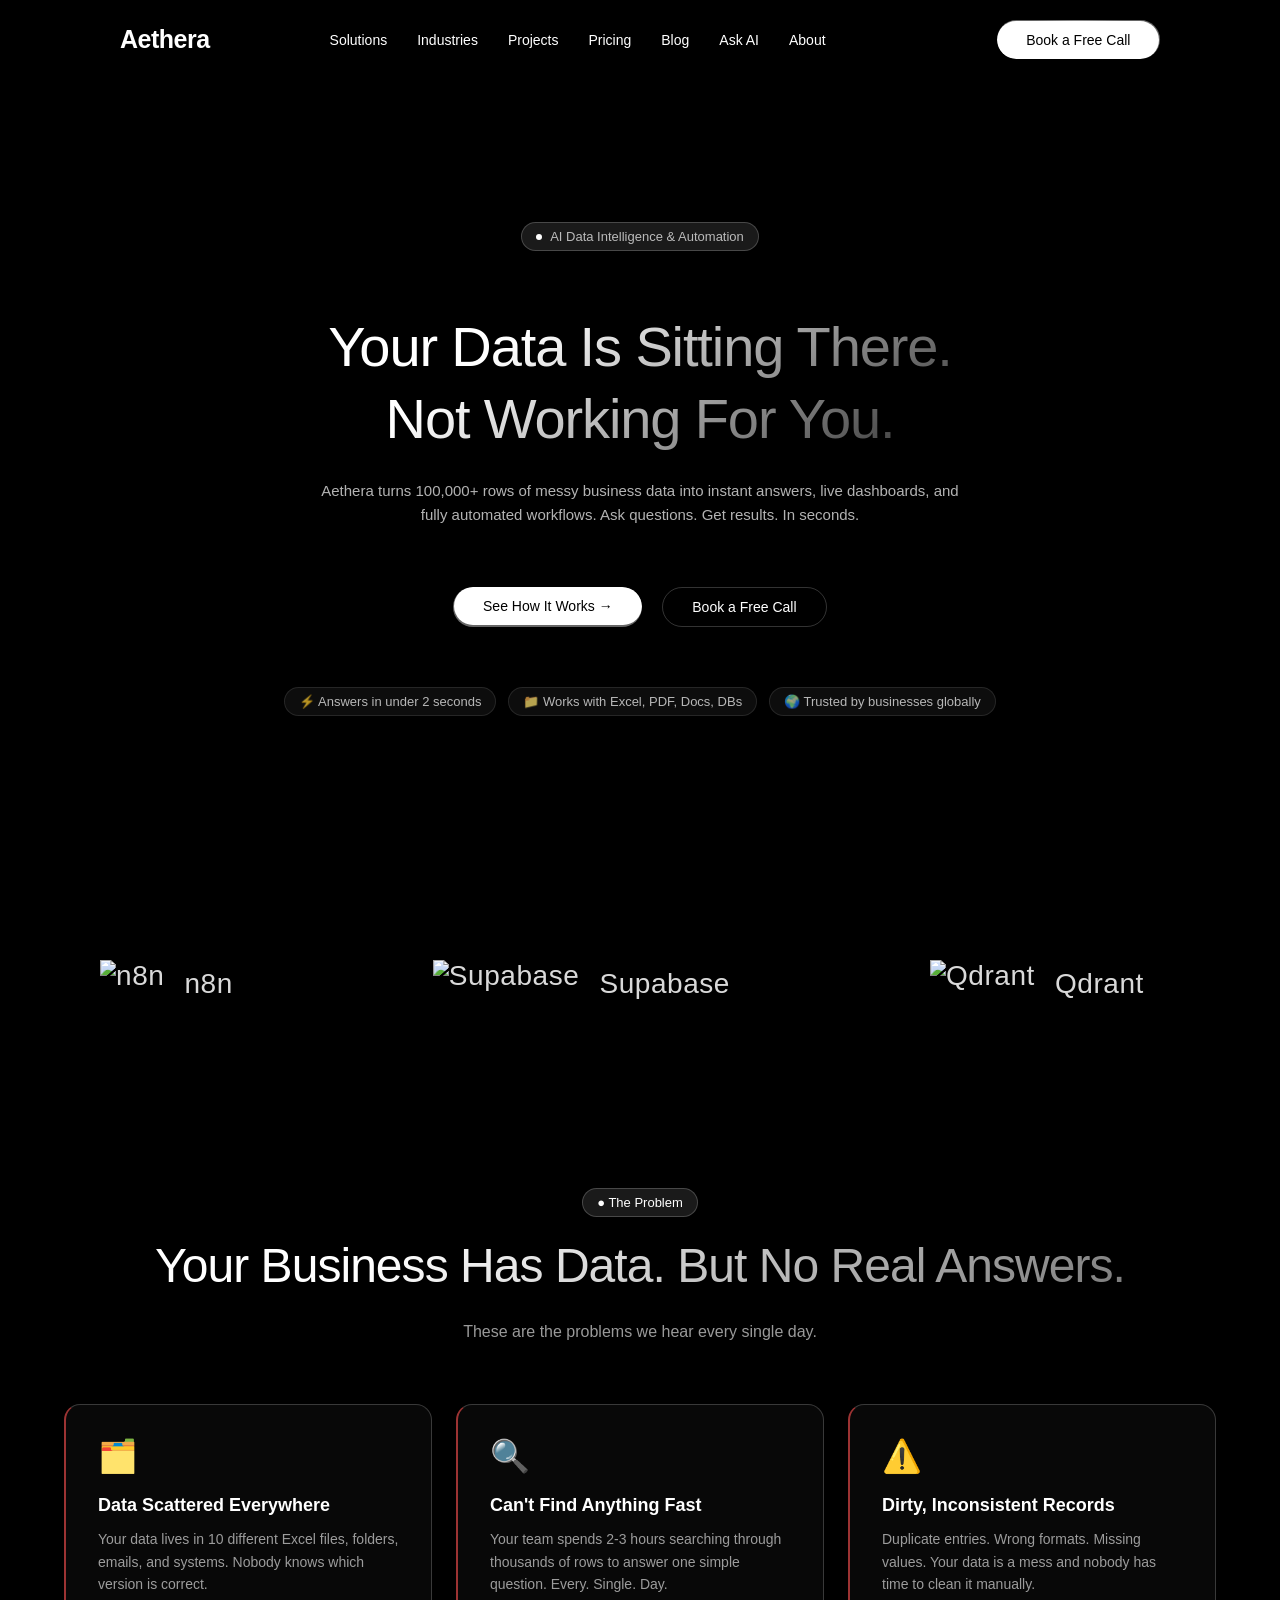
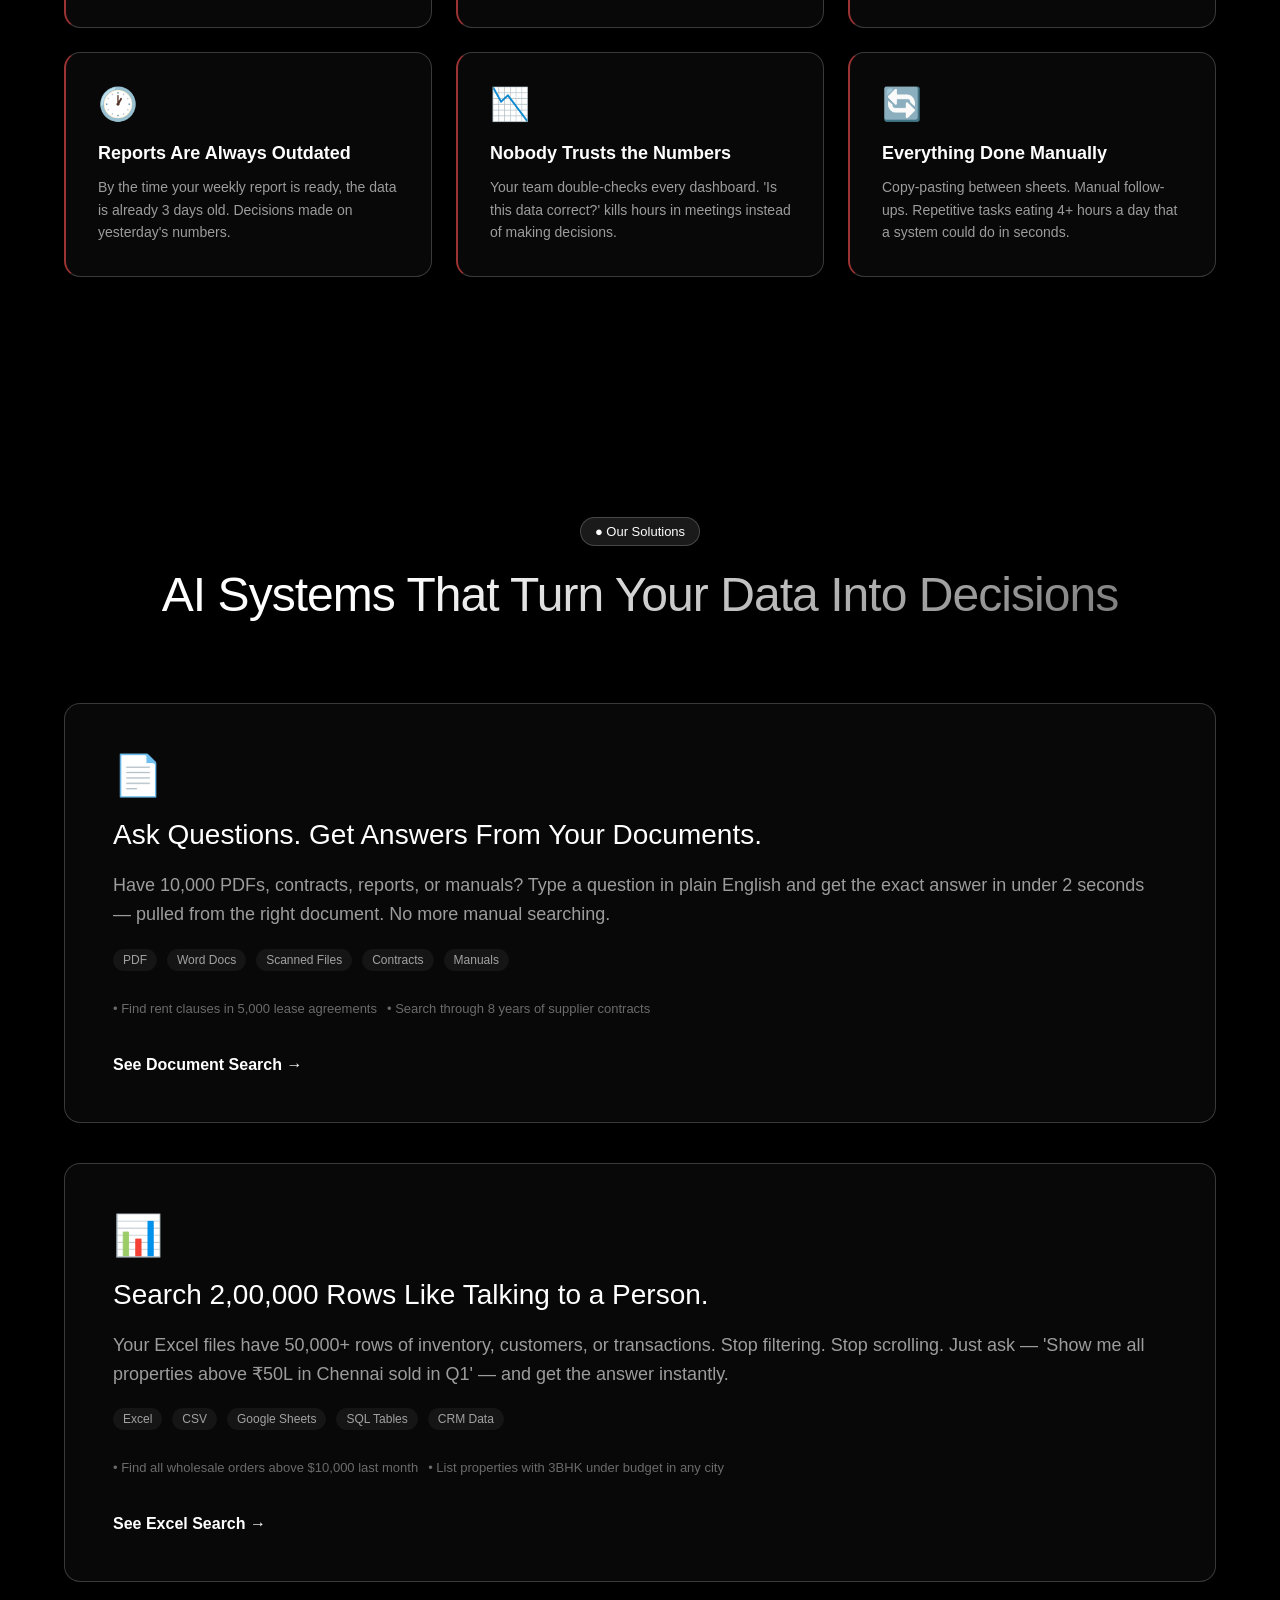
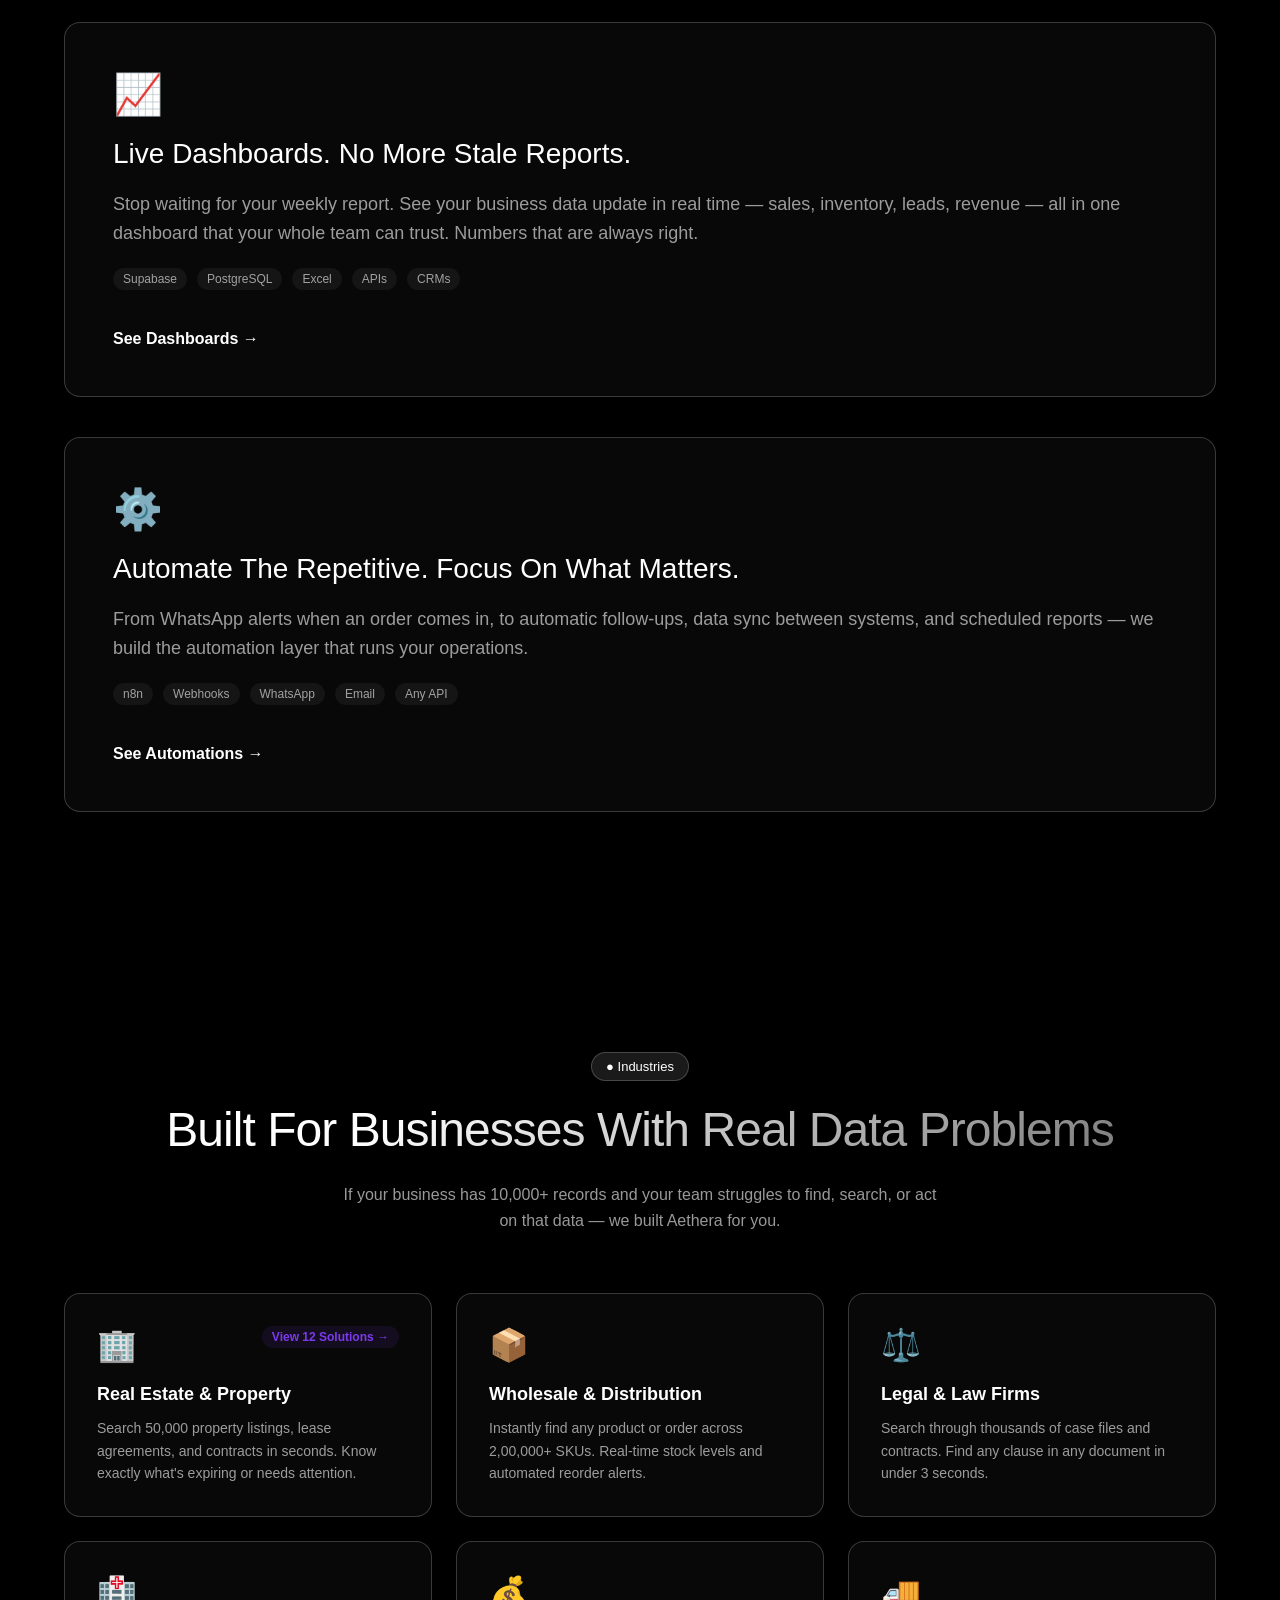
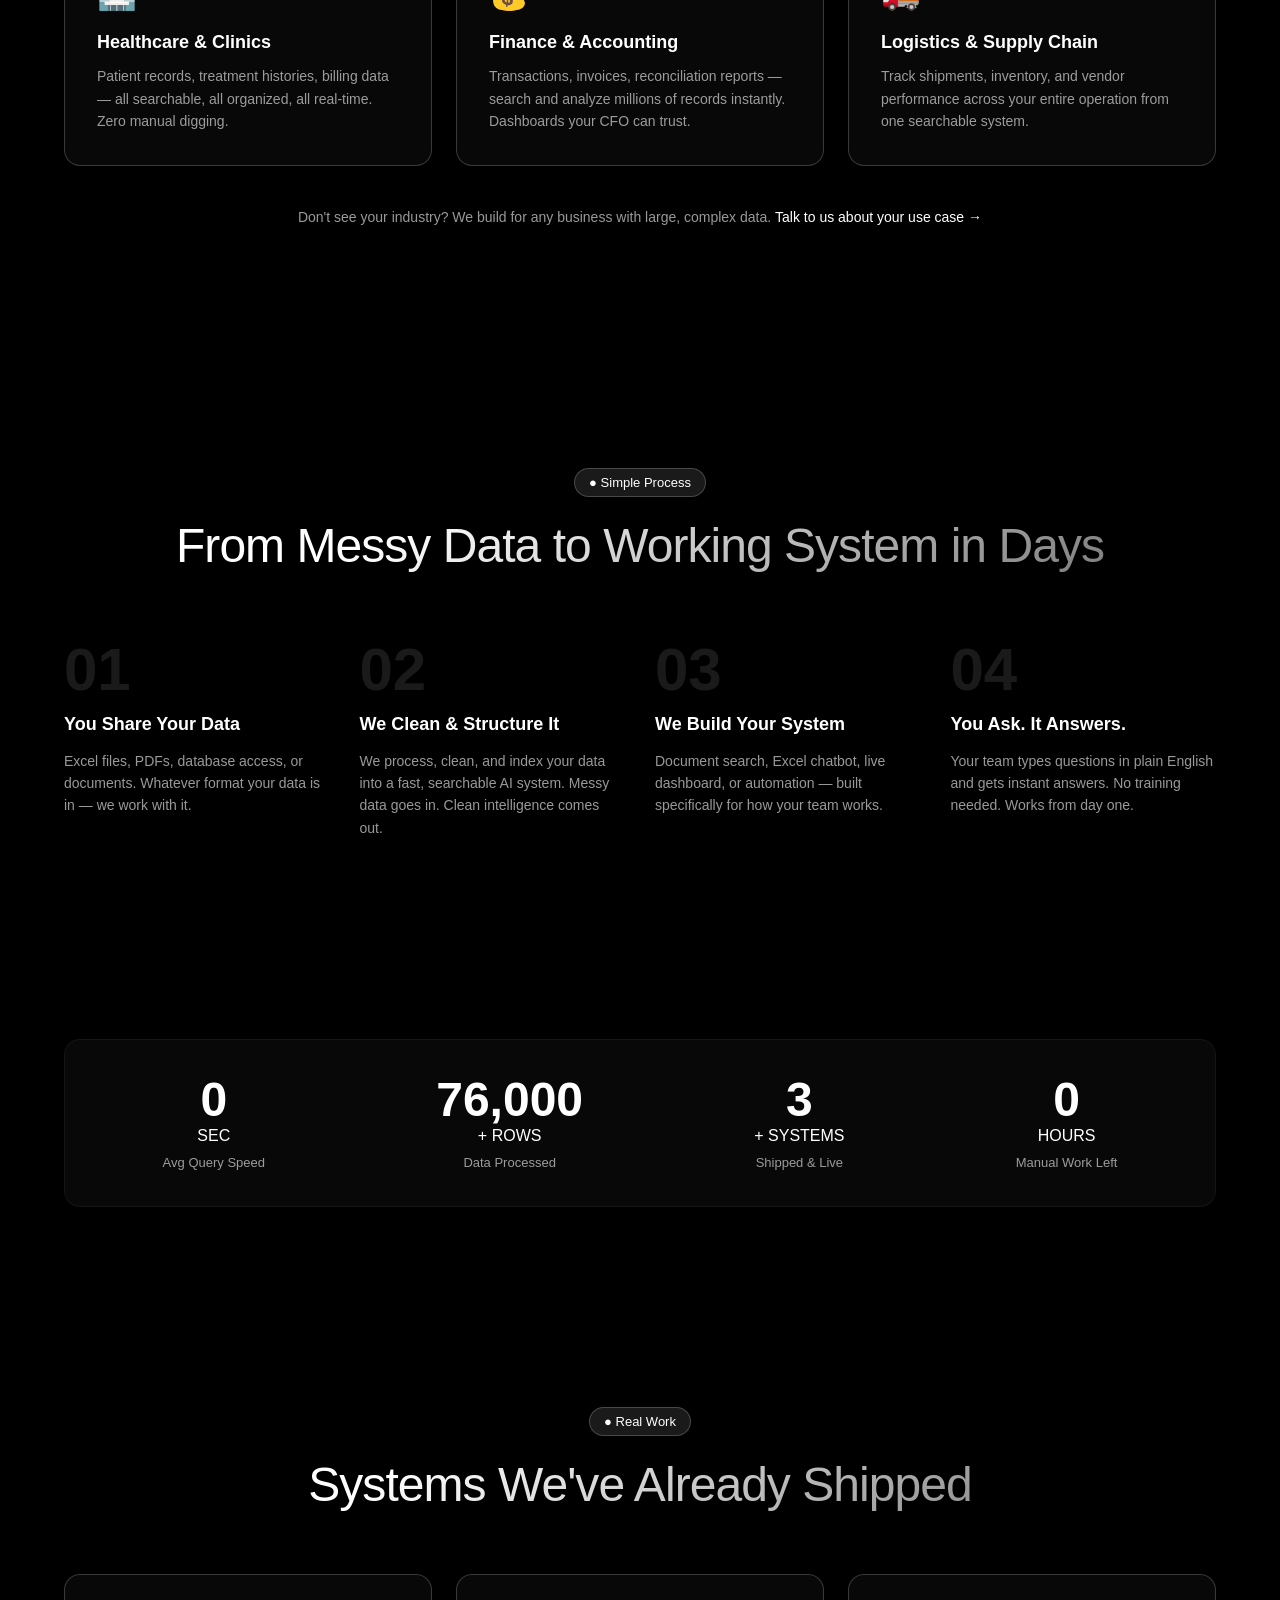
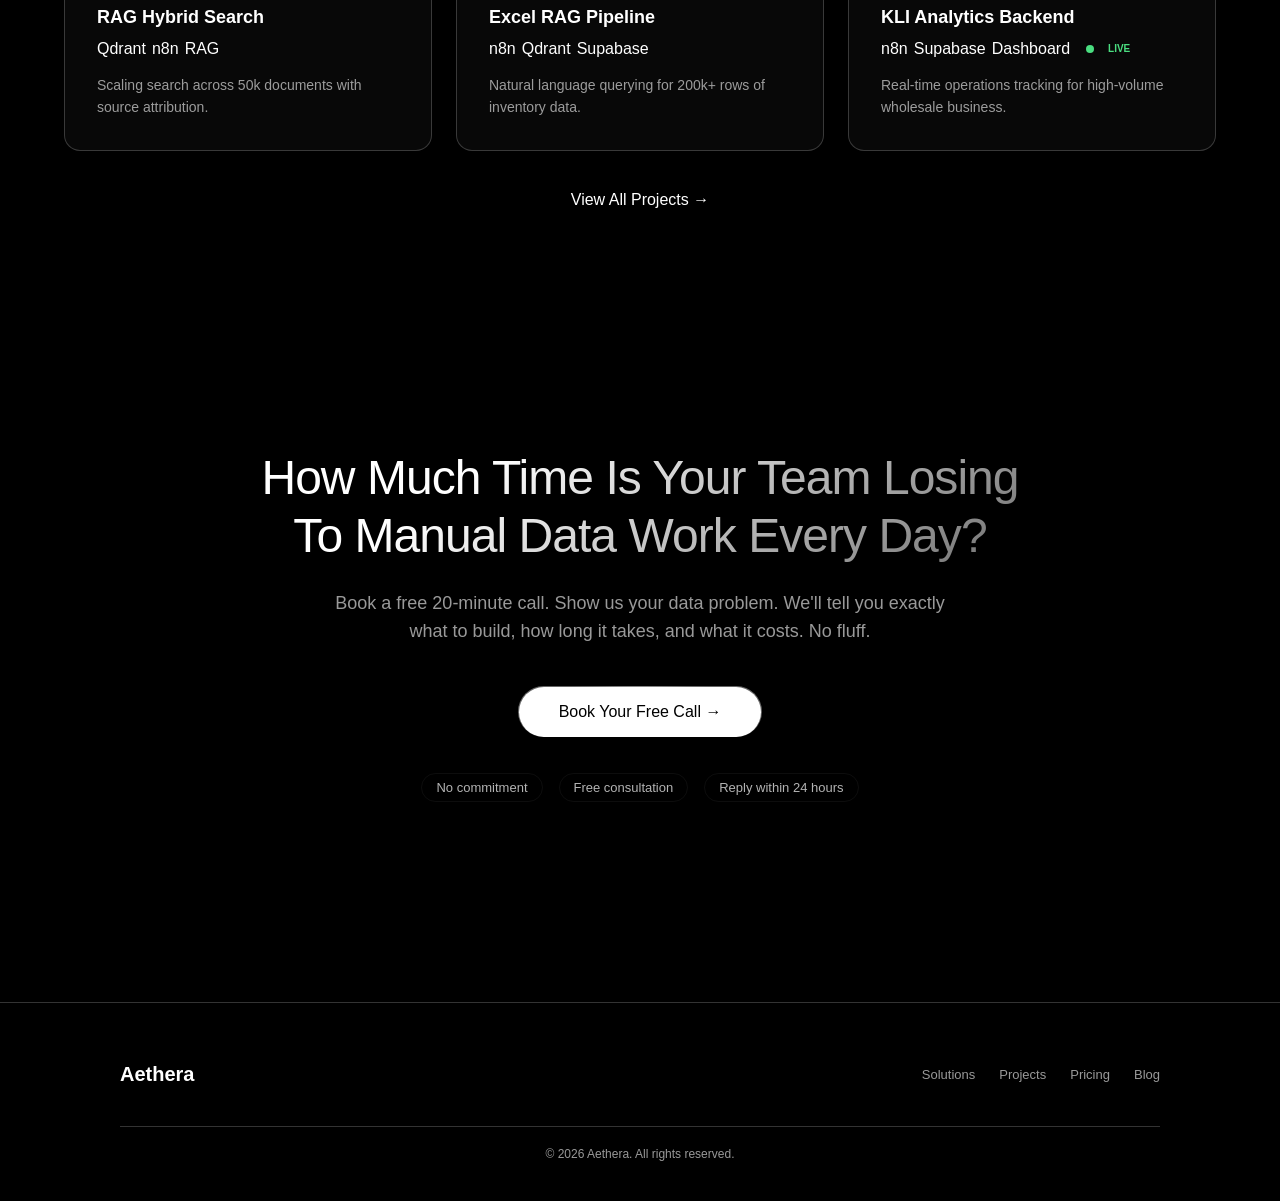
==== commit 696a4536: "feat: added real estate industry page, lease intelligence and real estate blog posts" ====
--- a/index.html
+++ b/index.html
@@ -317,11 +317,16 @@
     </p>
 
     <div class="grid-3x2">
-      <div class="w3-card industry-card" style="text-align: left;">
-        <div style="font-size: 32px; margin-bottom: 20px;">🏢</div>
-        <h3 style="color: white; font-size: 18px; margin-bottom: 12px;">Real Estate & Property</h3>
-        <p class="w3-text-muted" style="font-size: 14px;">Search 50,000 property listings, lease agreements, and contracts in seconds. Know exactly what's expiring or needs attention.</p>
-      </div>
+      <a href="industry-real-estate.html" style="text-decoration: none; color: inherit; display: block;">
+        <div class="w3-card industry-card" style="text-align: left; transition: transform 0.2s; cursor: pointer;" onmouseover="this.style.transform='translateY(-2px)';" onmouseout="this.style.transform='translateY(0)';">
+          <div style="display: flex; justify-content: space-between; align-items: flex-start; margin-bottom: 20px;">
+            <div style="font-size: 32px;">🏢</div>
+            <span style="font-size: 12px; font-weight: bold; color: #7C3AED; background: rgba(124,58,237,0.1); padding: 4px 10px; border-radius: 20px;">View 12 Solutions &rarr;</span>
+          </div>
+          <h3 style="color: white; font-size: 18px; margin-bottom: 12px;">Real Estate & Property</h3>
+          <p class="w3-text-muted" style="font-size: 14px;">Search 50,000 property listings, lease agreements, and contracts in seconds. Know exactly what's expiring or needs attention.</p>
+        </div>
+      </a>
       <div class="w3-card industry-card" style="text-align: left;">
         <div style="font-size: 32px; margin-bottom: 20px;">📦</div>
         <h3 style="color: white; font-size: 18px; margin-bottom: 12px;">Wholesale & Distribution</h3>
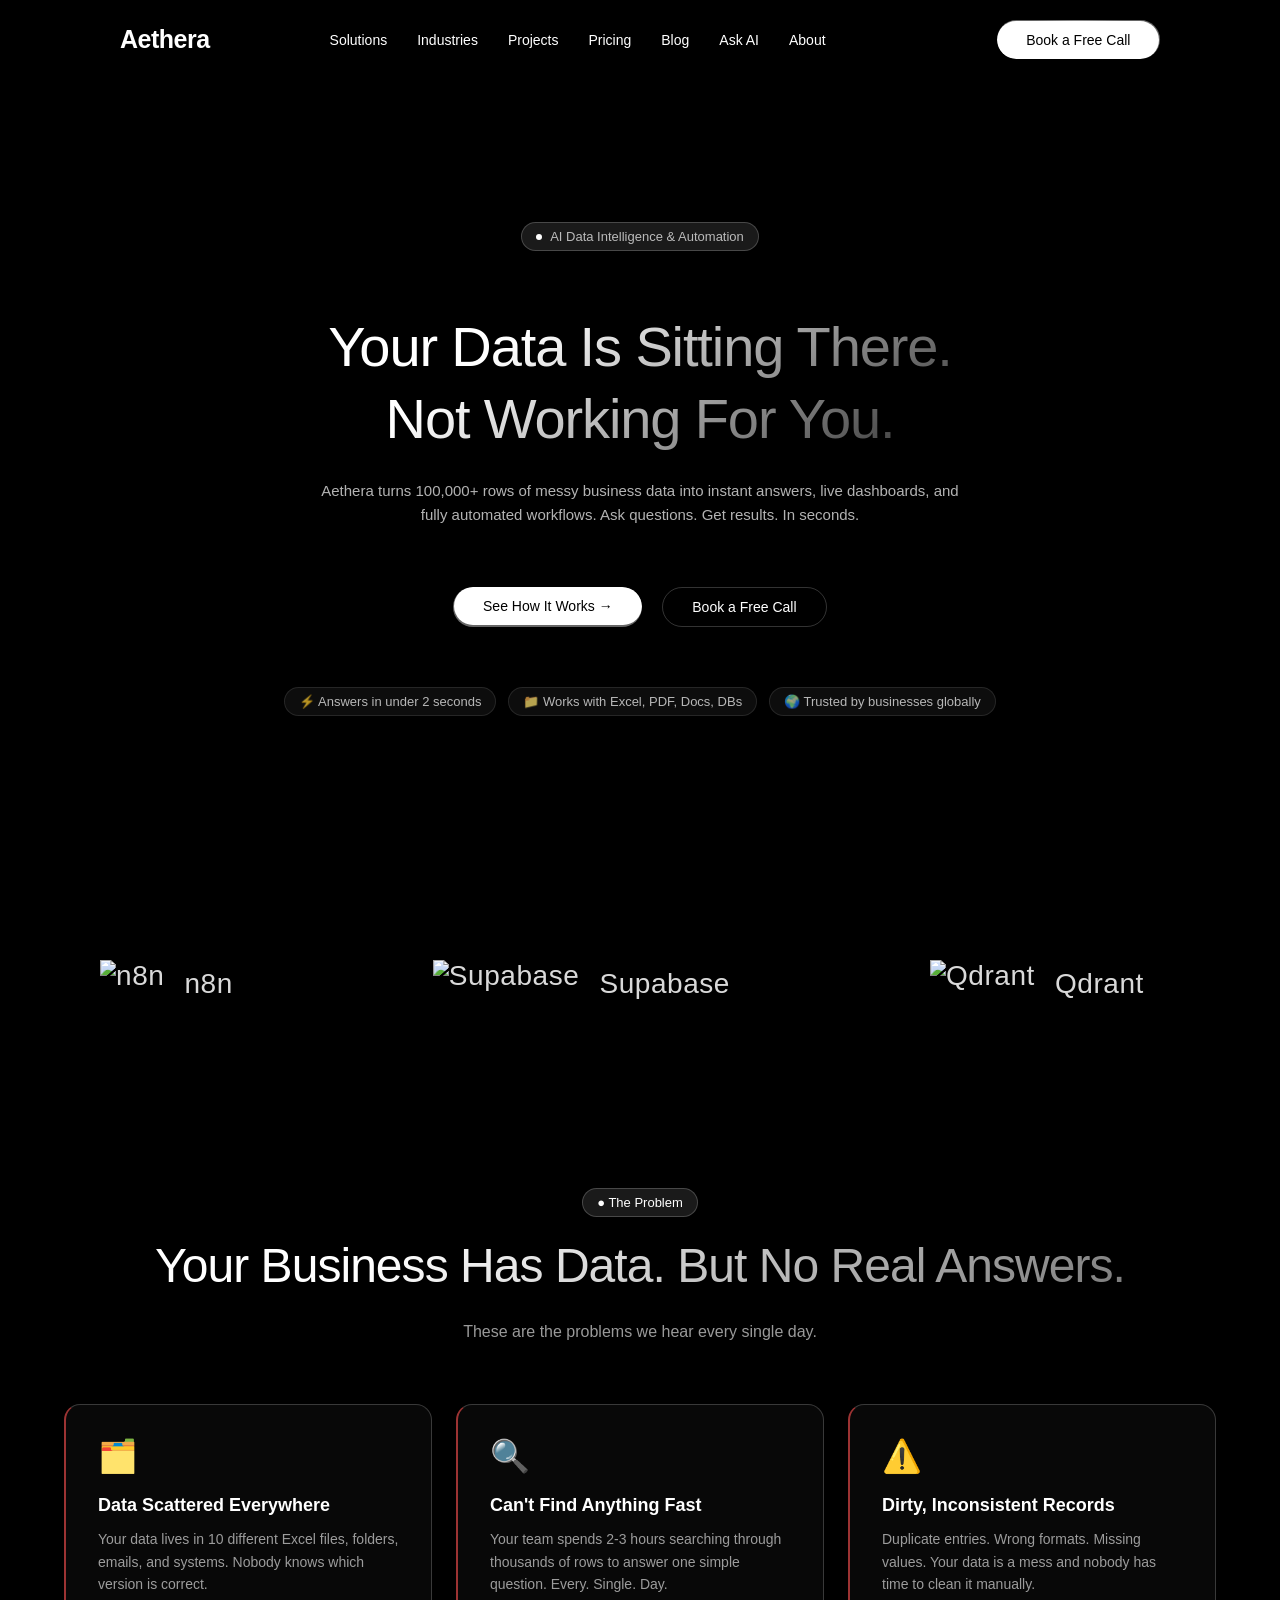
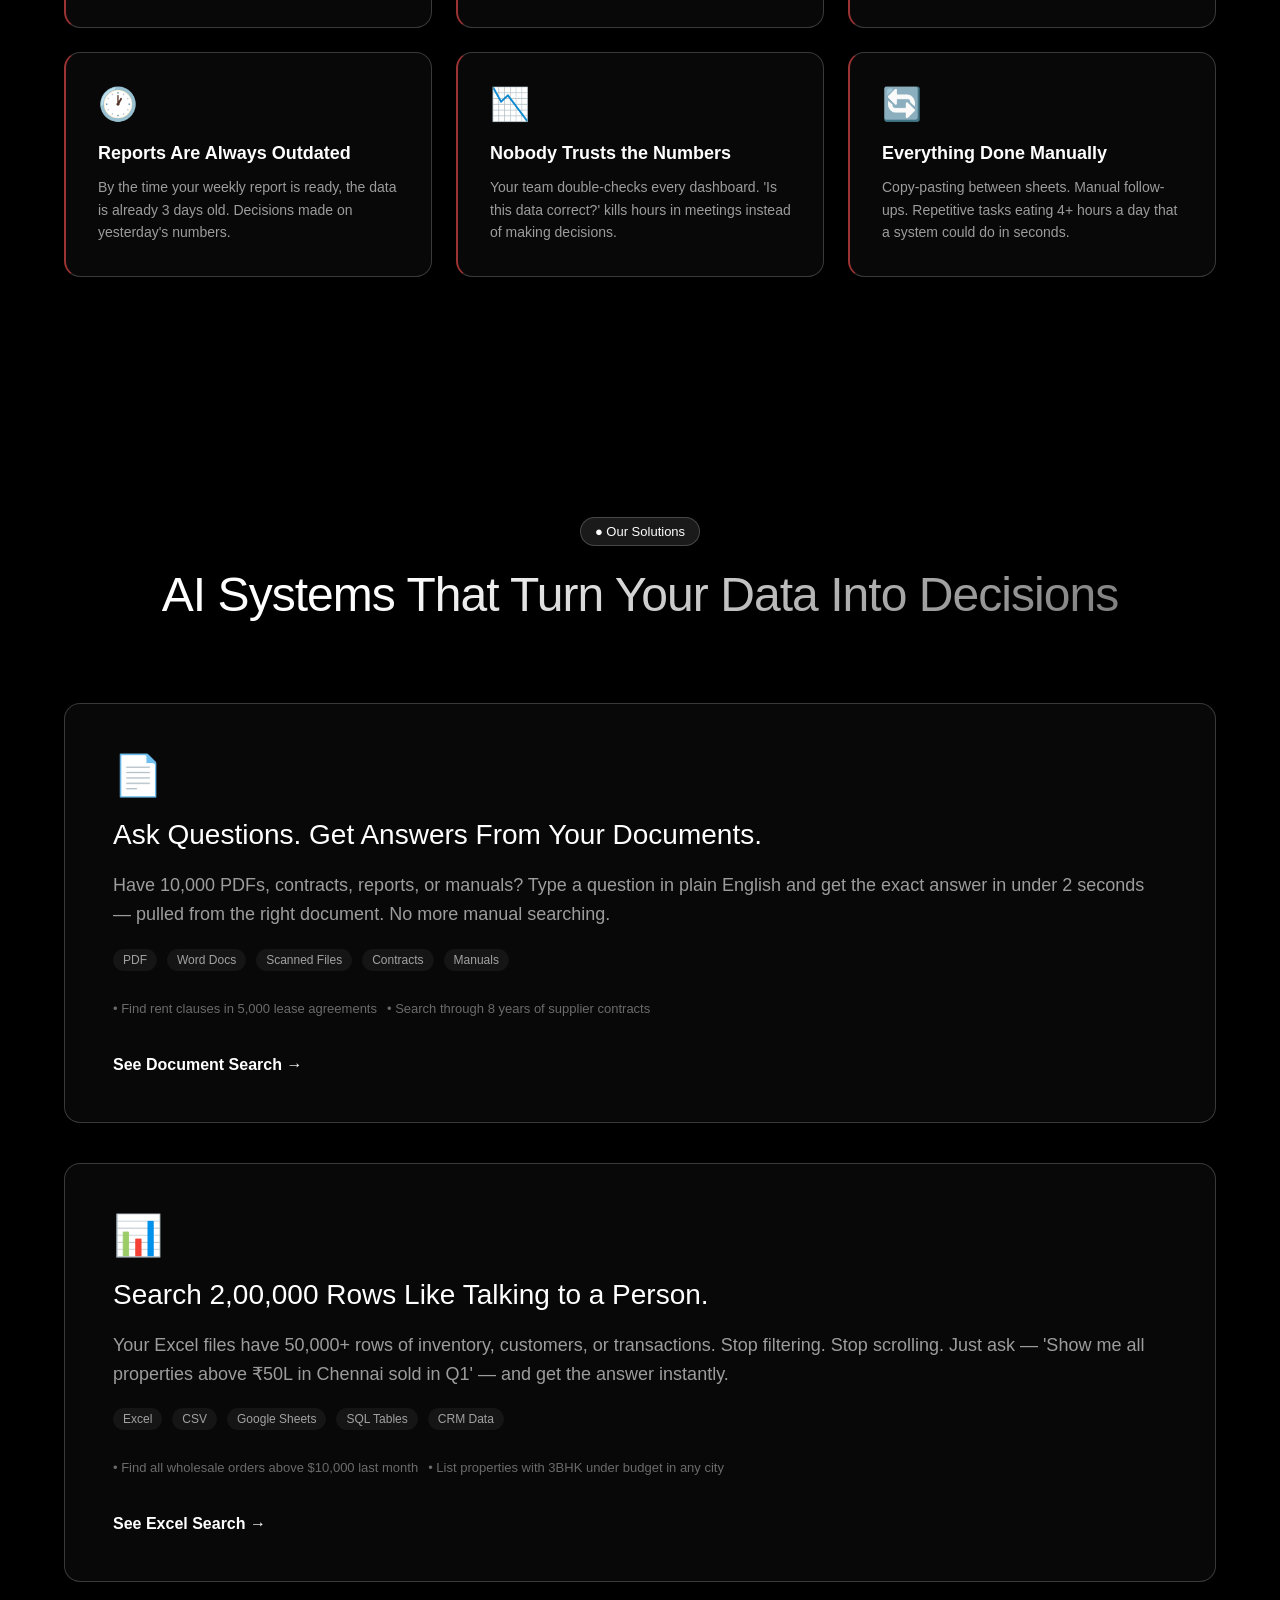
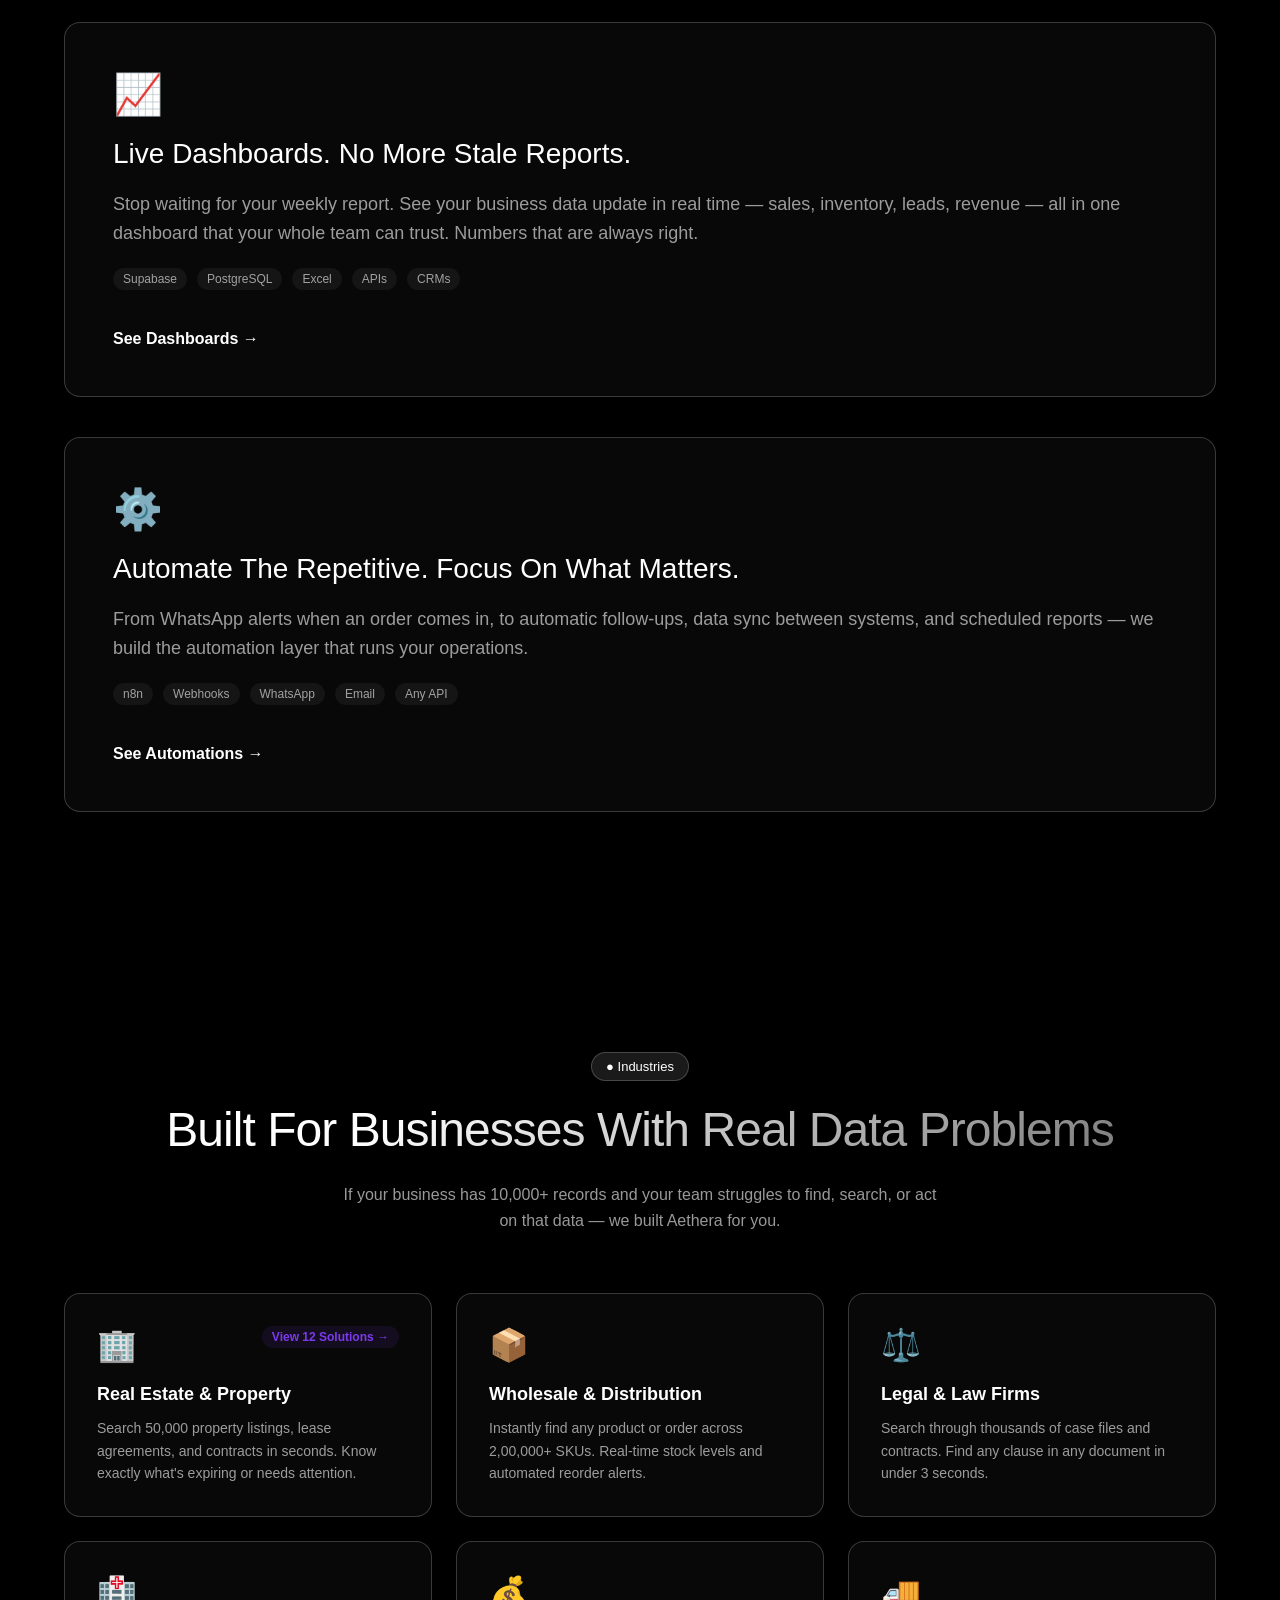
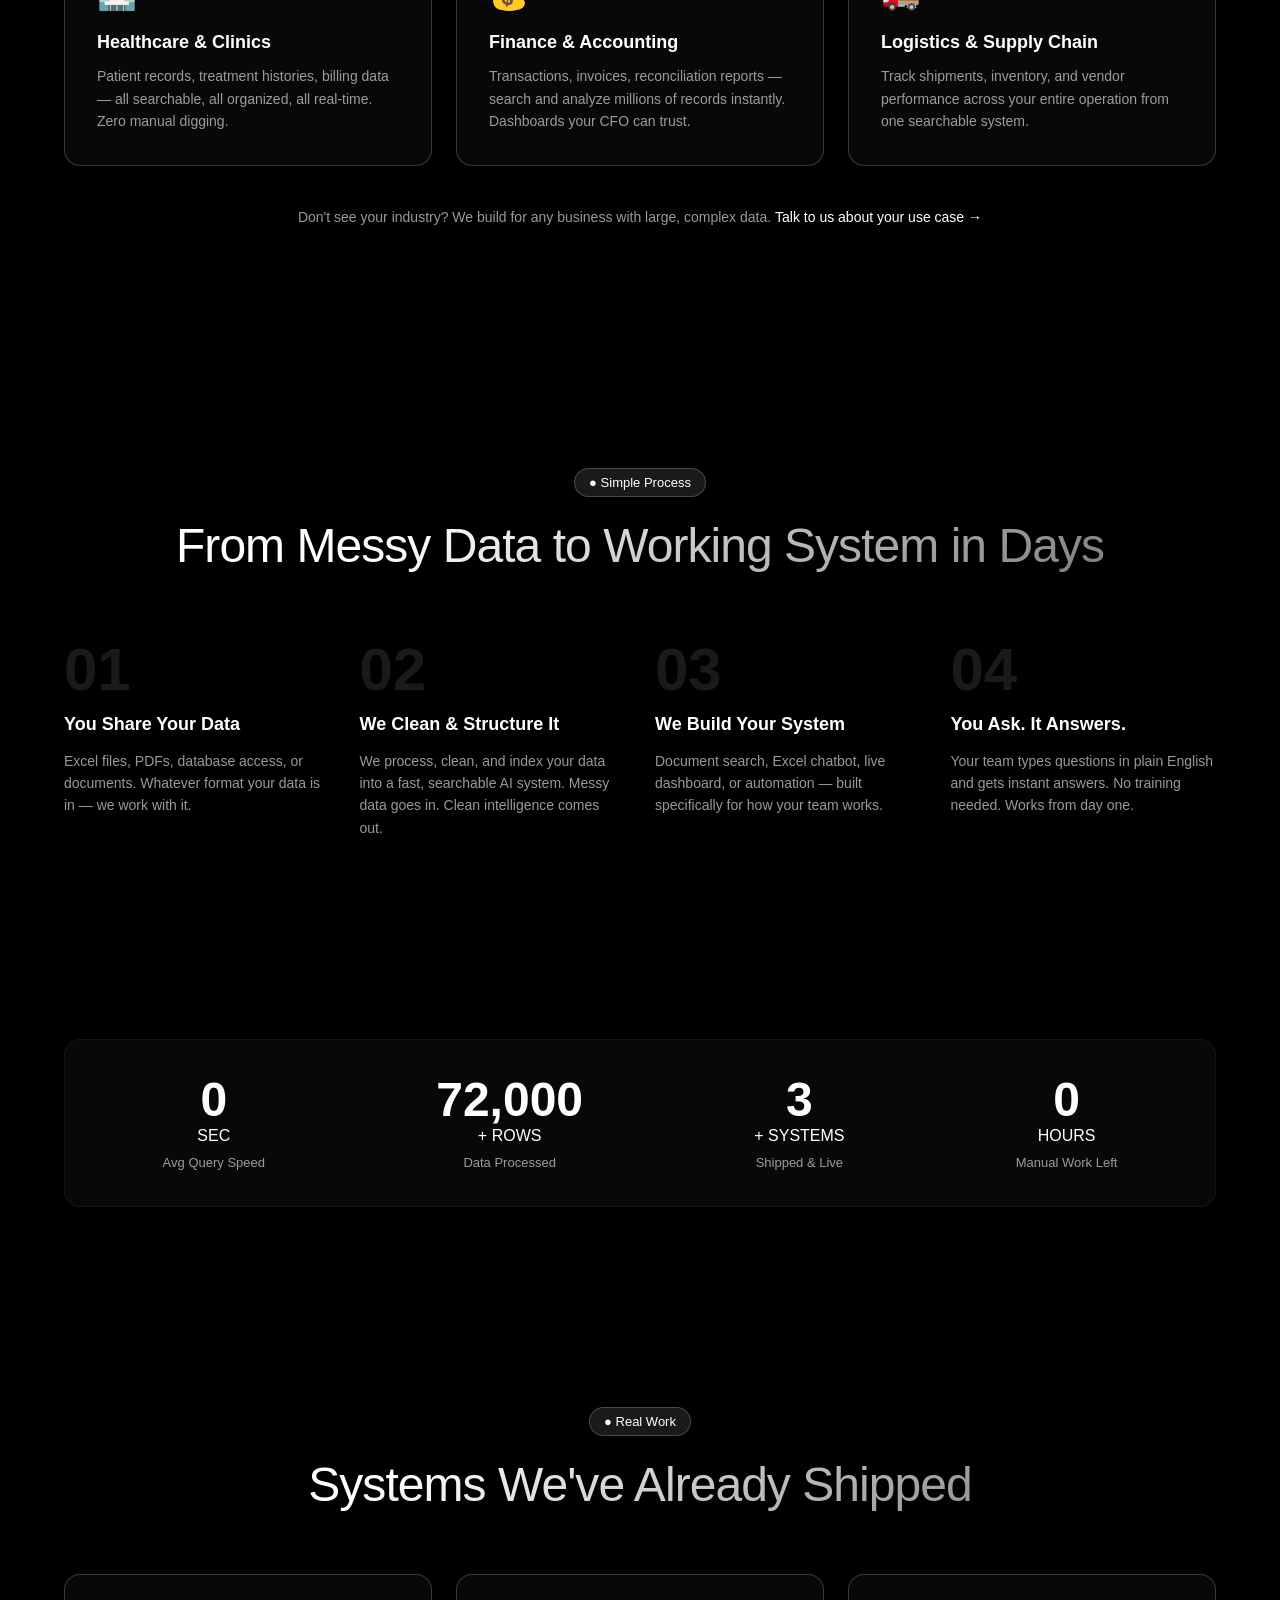
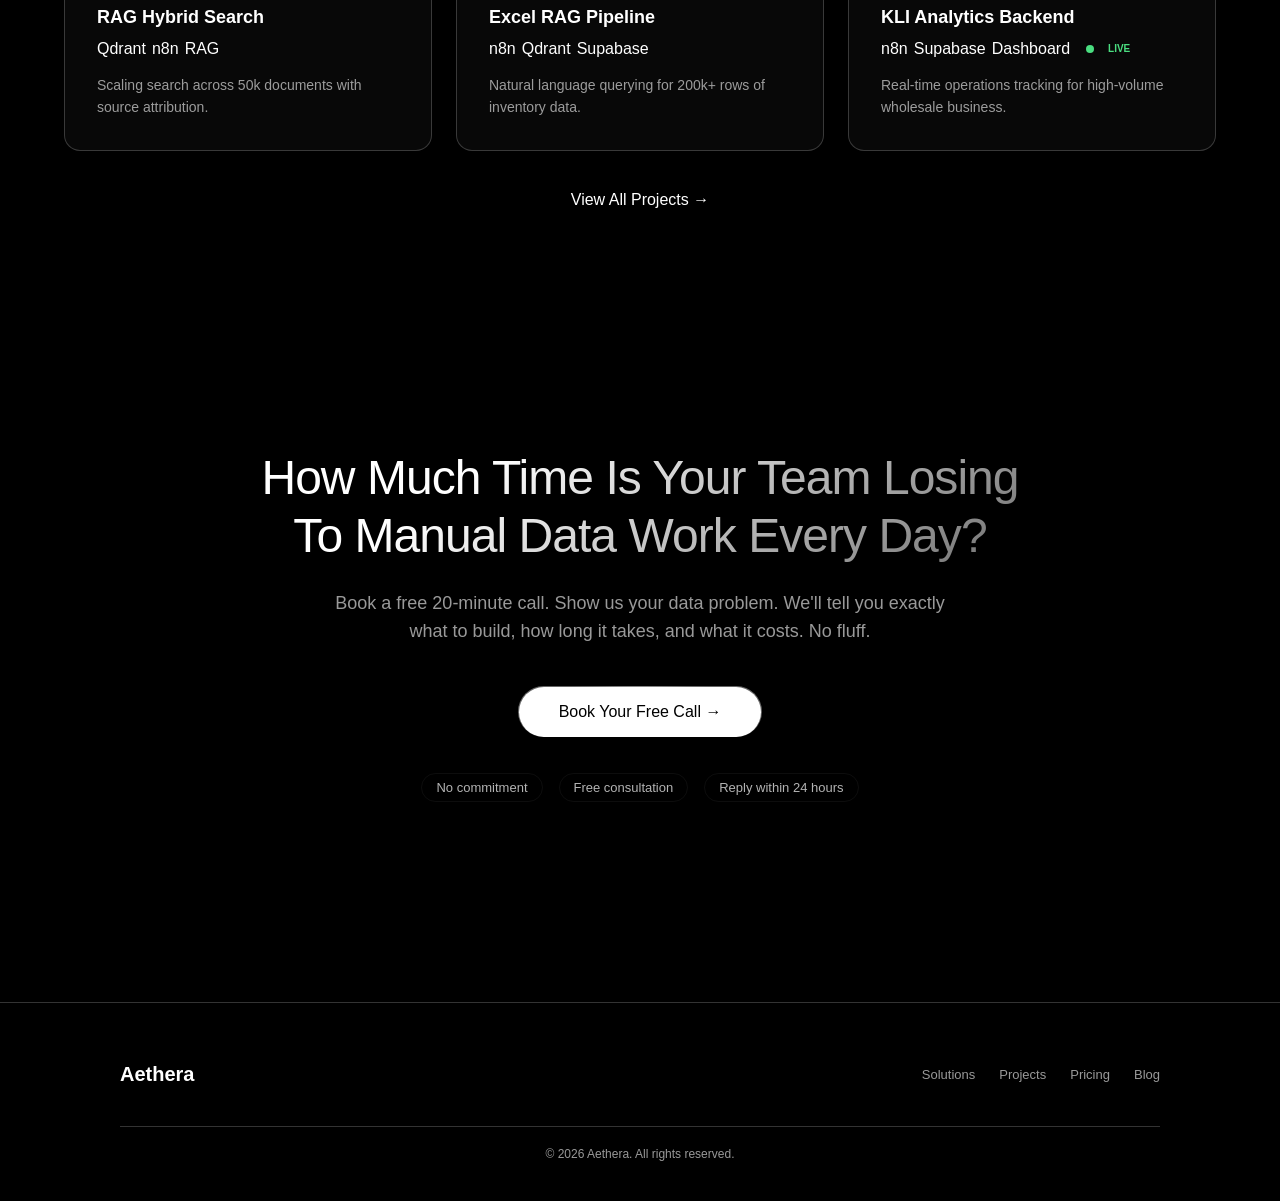
==== commit 8bf4fbe8: "chore: comprehensive SEO and Core Web Vitals optimization" ====
--- a/index.html
+++ b/index.html
@@ -5,77 +5,73 @@
   <link rel="stylesheet" href="css/landing.css">
   <link rel="stylesheet" href="css/components.css">
 
+  <meta http-equiv="X-UA-Compatible" content="IE=edge">
+  
+  <!-- SEO Meta -->
+  <meta name="robots" content="index, follow">
+  <meta name="language" content="English">
+
+  <!-- Fonts -->
+  <!-- JSON-LD Schema -->
+  <!-- FAQ Schema -->
+  
   <meta charset="UTF-8">
   <meta name="viewport" content="width=device-width, initial-scale=1.0">
   <meta http-equiv="X-UA-Compatible" content="IE=edge">
-  
-  <!-- SEO Meta -->
-  <title>Aethera — AI Data Search & Automation for Data-Heavy Businesses</title>
-  <meta name="description" content="Aethera builds AI systems that search 200,000+ rows of business data, automate workflows, and deliver live dashboards. Real estate, wholesale, legal, finance. Book a free call.">
-  <meta name="keywords" content="AI document search, Excel AI search, RAG system business, large data search AI, business data automation, real estate AI search, wholesale data management, n8n automation, Qdrant search, AI analytics dashboard">
+  <meta name="keywords" content="n8n automation India, RAG system India, AI chatbot small business, Qdrant hybrid search, Supabase backend, AI automation agency India, real estate AI, document intelligence">
   <meta name="author" content="Nithesh Devarla">
   <meta name="robots" content="index, follow">
   <meta name="language" content="English">
 
-  <!-- Fonts -->
+  <link rel="icon" type="image/png" sizes="32x32" href="/favicon-32x32.png">
+  <link rel="icon" type="image/png" sizes="16x16" href="/favicon-16x16.png">
+  <link rel="apple-touch-icon" sizes="180x180" href="/apple-touch-icon.png">
+  <meta name="theme-color" content="#000000">
+
+  <!-- Performance: Preconnect & Font Loading -->
   <link rel="preconnect" href="https://api.fontshare.com" crossorigin>
   <link rel="preload" as="style" href="https://api.fontshare.com/v2/css?f[]=general-sans@400,500,600,700&display=swap">
   <link rel="stylesheet" href="https://api.fontshare.com/v2/css?f[]=general-sans@400,500,600,700&display=swap">
 
-  <!-- JSON-LD Schema -->
+  <title>Aethera — AI Automation for Data-Heavy Businesses | Real Estate & Wholesale</title>
+  <meta name="description" content="Aethera builds AI systems that search large datasets, automate complex workflows, and deliver live dashboards. Custom RAG & n8n solutions from ₹4,999.">
+  <link rel="canonical" href="https://aethera.in/">
+
+  <!-- Open Graph -->
+  <meta property="og:type" content="website">
+  <meta property="og:site_name" content="Aethera">
+  <meta property="og:title" content="Aethera — AI Automation for Data-Heavy Businesses | Real Estate & Wholesale">
+  <meta property="og:description" content="Aethera builds AI systems that search large datasets, automate complex workflows, and deliver live dashboards. Custom RAG & n8n solutions from ₹4,999.">
+  <meta property="og:url" content="https://aethera.in/">
+  <meta property="og:image" content="https://aethera.in/og-image.png">
+  <meta property="og:image:width" content="1200">
+  <meta property="og:image:height" content="630">
+  <meta property="og:image:alt" content="Aethera — AI Automation for Data-Heavy Businesses | Real Estate & Wholesale">
+  <meta property="og:locale" content="en_IN">
+
+  <!-- Twitter Card -->
+  <meta name="twitter:card" content="summary_large_image">
+  <meta name="twitter:site" content="@__aethera__ai">
+  <meta name="twitter:creator" content="@__aethera__ai">
+  <meta name="twitter:title" content="Aethera — AI Automation for Data-Heavy Businesses | Real Estate & Wholesale">
+  <meta name="twitter:description" content="Aethera builds AI systems that search large datasets, automate complex workflows, and deliver live dashboards. Custom RAG & n8n solutions from ₹4,999.">
+  <meta name="twitter:image" content="https://aethera.in/og-image.png">
+
   <script type="application/ld+json">
   {
     "@context": "https://schema.org",
-    "@type": "SoftwareApplication",
+    "@type": "Organization",
     "name": "Aethera",
-    "description": "AI data intelligence platform for searching large business datasets, automating workflows, and delivering real-time analytics",
-    "applicationCategory": "BusinessApplication",
-    "offers": {
-      "@type": "Offer",
-      "price": "4999",
-      "priceCurrency": "INR"
-    }
-  }
-  </script>
-
-  <!-- FAQ Schema -->
-  <script type="application/ld+json">
-  {
-    "@context": "https://schema.org",
-    "@type": "FAQPage",
-    "mainEntity": [
-      {
-        "@type": "Question",
-        "name": "Can your AI search through 200,000 rows of Excel data?",
-        "acceptedAnswer": {
-          "@type": "Answer",
-          "text": "Yes. Aethera's RAG system indexes your entire Excel or CSV dataset and answers questions in plain English in under 2 seconds, regardless of file size."
-        }
-      },
-      {
-        "@type": "Question",
-        "name": "What industries do you build AI data systems for?",
-        "acceptedAnswer": {
-          "@type": "Answer",
-          "text": "Real estate, wholesale distribution, legal firms, healthcare, finance, and logistics — any business with large, complex datasets that need to be searched and analyzed quickly."
-        }
-      },
-      {
-        "@type": "Question",
-        "name": "How long does it take to build an AI data search system?",
-        "acceptedAnswer": {
-          "@type": "Answer",
-          "text": "Typically 10-14 days for document or Excel search systems. Full analytics dashboards take 14-21 days. We provide a clear timeline before starting."
-        }
-      },
-      {
-        "@type": "Question",
-        "name": "Do you work with businesses outside India?",
-        "acceptedAnswer": {
-          "@type": "Answer",
-          "text": "Yes. Aethera builds AI data systems for businesses globally. We work remotely and have delivered systems for clients across multiple countries."
-        }
-      }
+    "url": "https://aethera.in",
+    "logo": "https://aethera.in/og-image.png",
+    "description": "AI automation agency building chatbots, RAG systems, and n8n workflows.",
+    "founder": {
+      "@type": "Person",
+      "name": "Nithesh Devarla"
+    },
+    "sameAs": [
+      "https://github.com/nithesh454",
+      "https://www.linkedin.com/in/nithesh-devarla-7a887a358"
     ]
   }
   </script>
@@ -84,7 +80,7 @@
 
   <!-- HERO SECTION -->
   <main class="hero-fullscreen">
-    <video class="hero-video-bg" autoplay loop muted playsinline>
+    <video class="hero-video-bg" autoplay loop muted playsinline poster="images/og-image.png">
       <source src="https://d8j0ntlcm91z4.cloudfront.net/user_38xzZboKViGWJOttwIXH07lWA1P/hf_20260217_030345_246c0224-10a4-422c-b324-070b7c0eceda.mp4" type="video/mp4">
     </video>
     <div class="hero-overlay"></div>
@@ -485,7 +481,7 @@
     </div>
   </footer>
 
-  <script src="js/config.js"></script>
-  <script src="js/main.js"></script>
+  <script src="js/config.js" defer></script>
+  <script src="js/main.js" defer></script>
 </body>
 </html>
